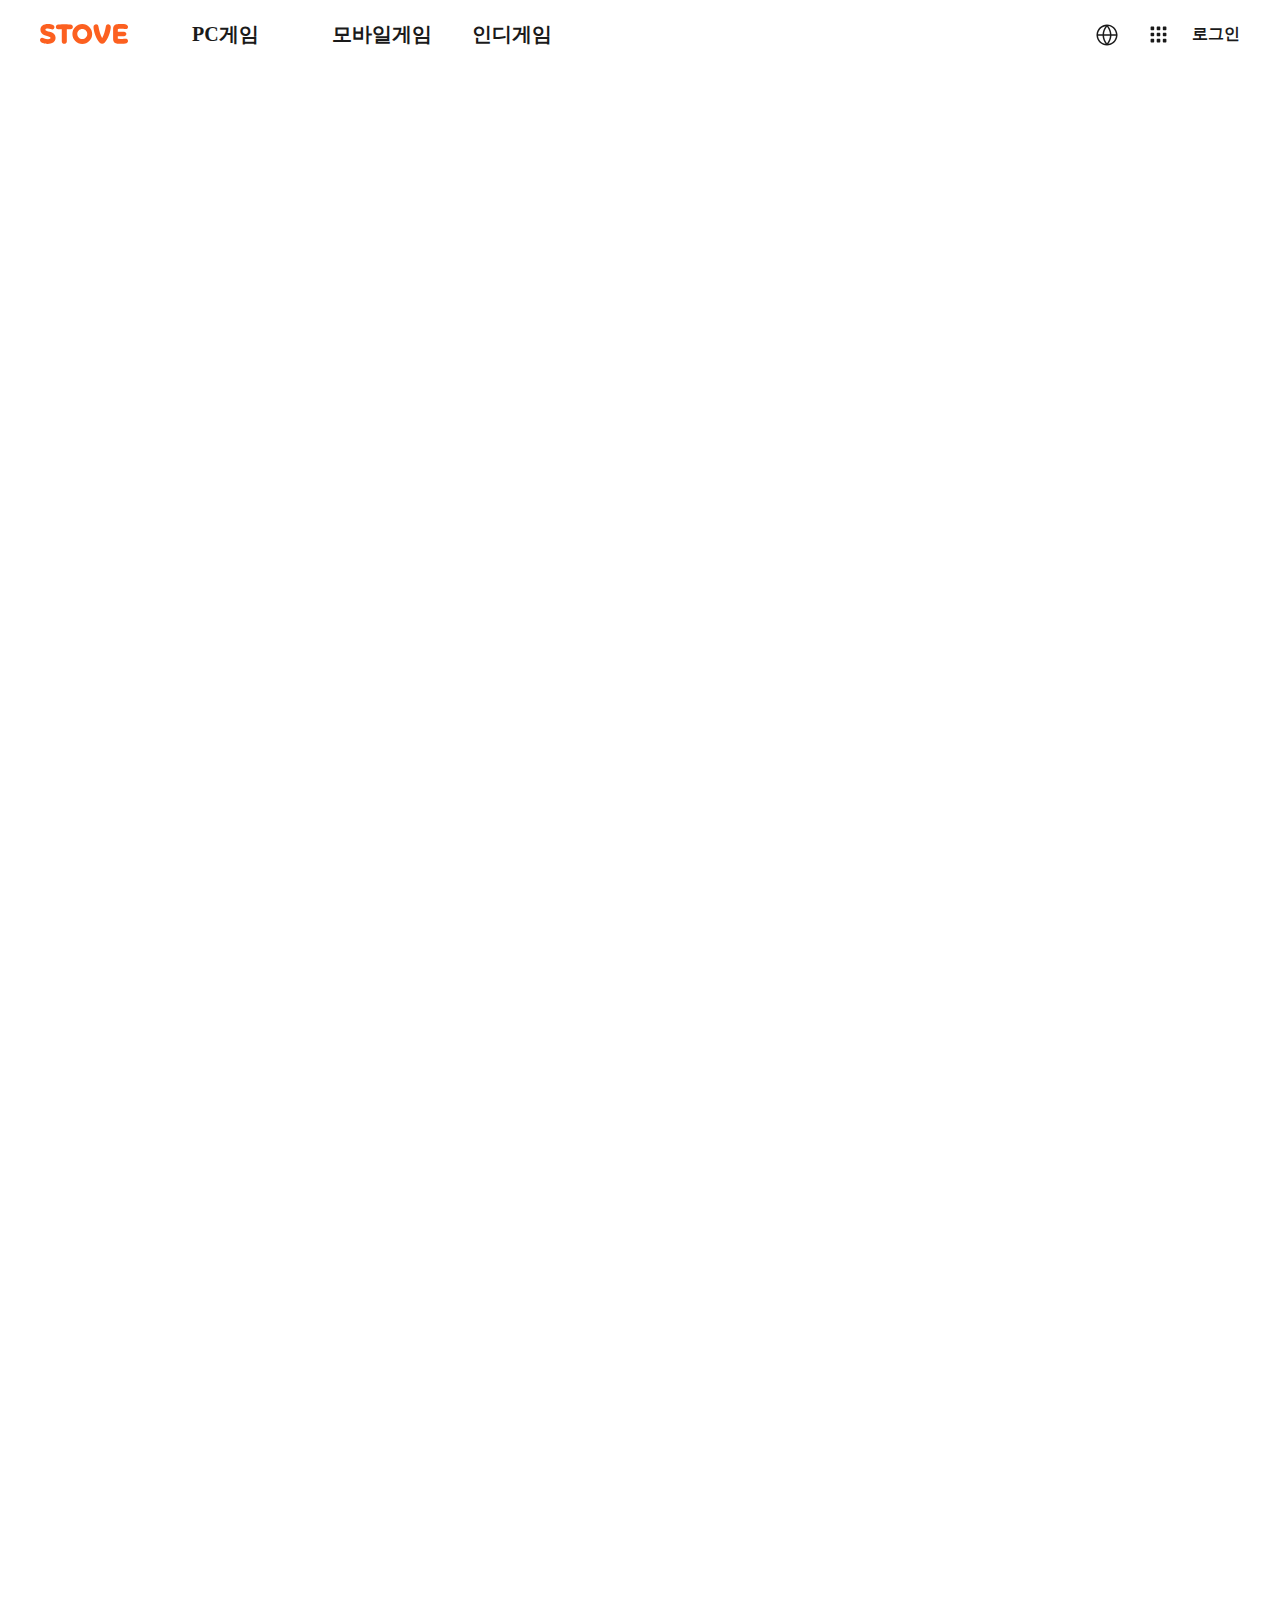
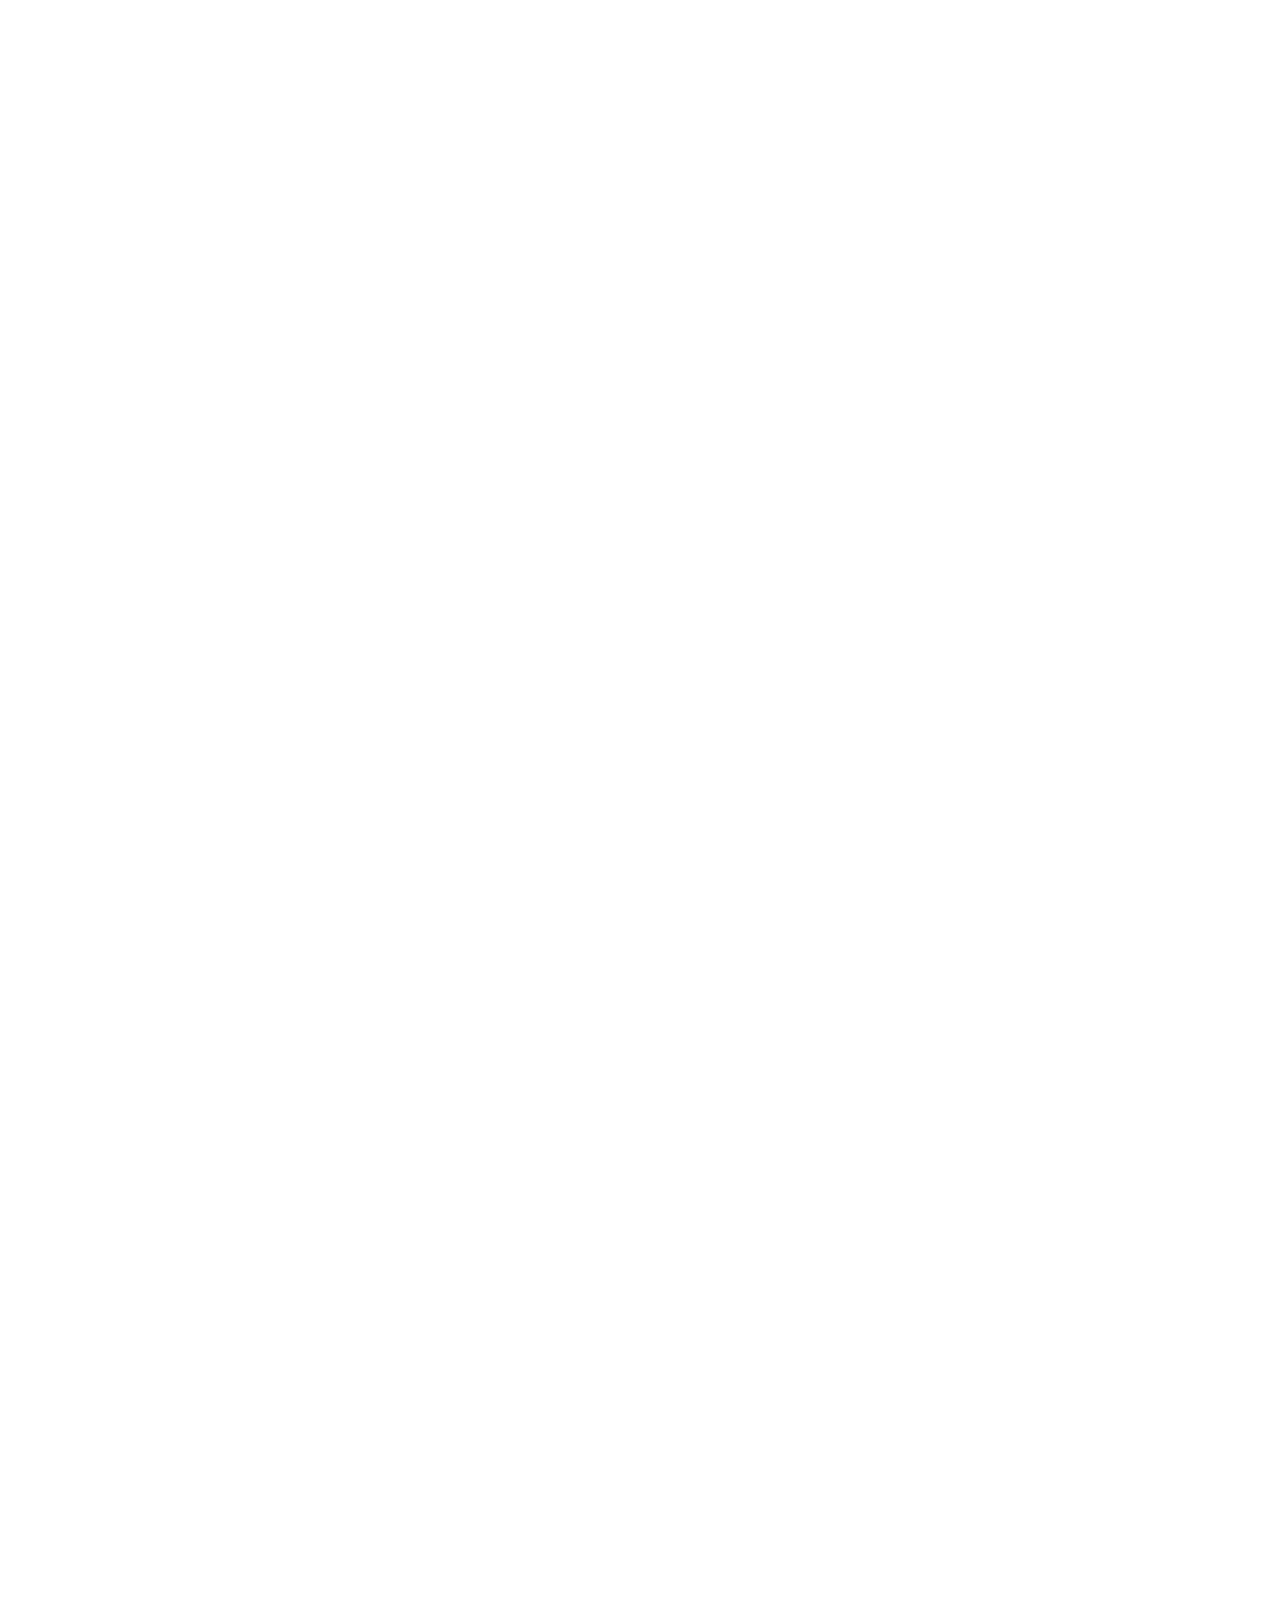
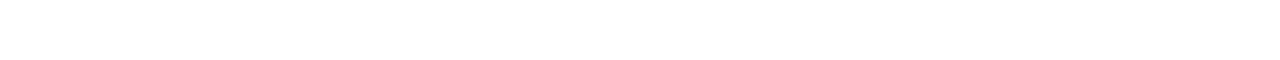
==== index.html @ 9a907efb "save" ====
<!DOCTYPE html>
<html lang="en">
<head>
    <meta charset="UTF-8">
    <meta http-equiv="X-UA-Compatible" content="IE=edge">
    <meta name="viewport" content="width=device-width, initial-scale=1.0">
    <title>STOVE - 스토브, 식지 않는 재미</title>
    <Link href="./TestCss/Test-01.css" rel="stylesheet">
    <meta name="viewport" content="width=device-width, initial-scale=1">

    <meta property="og:url"                content="https://tkdguswjs1212.github.io/cloneStove/" />
    <meta property="og:type"               content="website" />
    <meta property="og:title"              content="STOVE" />
    <meta property="og:description"        content="STOVE main site" />
    <meta property="og:image"              content="./TestImg/메인_01_통합형배너_스토브보안_main_long_LMS.png" />

    <meta property="twitter:url"                content="https://tkdguswjs1212.github.io/cloneStove/" />
    <meta property="twitter:card"               content="summary" />
    <meta property="twitter:site"               content="STOVE">
    <meta property="twitter:title"              content="STOVE" />
    <meta property="twitter:description"        content="STOVE main site" />
    <meta property="twitter:image"              content="./TestImg/메인_01_통합형배너_스토브보안_main_long_LMS.png" />
    <link rel ="icon" href="./TestImg/rogo.jpg">
    <link
    rel="stylesheet"
    href="https://cdn.jsdelivr.net/npm/swiper/swiper-bundle.min.css"
   
  />  
</head>
<body class ='bodyMain'>
    <div class="main">
        <header class="mheader">
            <div class="mhdiv">
                <h1>
                    <a><img src="./TestImg/bi.svg"></a>
                </h1>
               
               
                <div class="hdiv-01">
                    <div>
                        <span class="menu-01"><a href="#">PC게임</a></span>                         
                        <ul class="HideMune-01">
                            <li>
                                <a><img src="./TestImg/500_500_1597184530.png"></a>
                                <div>
                                    <b>LOST ARK</b>
                                    <span>UPDATE</span>
                                    <button>공식 홈페이지</button>
                                    <button>커뮤니티</button>
                                </div>
                            </li>
                            <li>
                                <a><img src="./TestImg/img_thumb_tr_1588025867.jpeg"></a>
                                <div>
                                    <b>테일즈런너</b>
                                    <span>UPDATE</span>
                                    <button>공식 홈페이지</button>
                                    <button>커뮤니티</button>
                                </div>
                            </li>
                            <li>
                                <a><img src="./TestImg/caoa_500_500.jpg"></a>
                                <div>
                                    <b>센추리: 에이지 오브 애쉬즈</b>
                                    <span class="Ocolor">NEW</span>
                                    <button>공식 홈페이지</button>
                                    <button>커뮤니티</button>
                                </div>
                            </li>
                            <li>
                                <a><img src="./TestImg/GNB_대표이미지_500_500.jpg"></a>
                                <div>
                                    <b>KARDS</b>
                                    <span>UPDATE</span>
                                    <div>
                                        <button>공식 홈페이지</button>
                                        <button>커뮤니티</button>
                                    </div>                                    
                                </div>
                            </li>
                            <li>
                                <a><img src="./TestImg/03___ ___ ___(500X500)_1607475483.png"></a>
                                <div>
                                    <b>소울워커</b>
                                    <span></span>
                                    <div>
                                        <button>공식 홈페이지</button>                                    
                                    </div>                                    
                                </div>
                            </li>
                        </ul>                                                                
                    </div>                    
                    <div>
                        <span class="menu-02"><a>모바일게임</a></span>
                        <ul class="HideMune-02">
                            <li>
                                <a><img src="./TestImg/500_500_1597184530.png"></a>
                                <div>
                                    <b>LOST ARK</b>
                                    <span>UPDATE</span>
                                    <button>공식 홈페이지</button>
                                    <button>커뮤니티</button>
                                </div>
                            </li>
                            <li>
                                <a><img src="./TestImg/img_thumb_tr_1588025867.jpeg"></a>
                                <div>
                                    <b>테일즈런너</b>
                                    <span>UPDATE</span>
                                    <button>공식 홈페이지</button>
                                    <button>커뮤니티</button>
                                </div>
                            </li>
                            <li>
                                <a><img src="./TestImg/caoa_500_500.jpg"></a>
                                <div>
                                    <b>센추리: 에이지 오브 애쉬즈</b>
                                    <span class="Ocolor">NEW</span>
                                    <button>공식 홈페이지</button>
                                    <button>커뮤니티</button>
                                </div>
                            </li>
                            <li>
                                <a><img src="./TestImg/GNB_대표이미지_500_500.jpg"></a>
                                <div>
                                    <b>KARDS</b>
                                    <span>UPDATE</span>
                                    <div>
                                        <button>공식 홈페이지</button>
                                        <button>커뮤니티</button>
                                    </div>                                    
                                </div>
                            </li>
                            <li>
                                <a><img src="./TestImg/03___ ___ ___(500X500)_1607475483.png"></a>
                                <div>
                                    <b>소울워커</b>
                                    <span></span>
                                    <div>
                                        <button>공식 홈페이지</button>                                    
                                    </div>                                    
                                </div>
                            </li>
                        </ul> 
                      
                    </div>
                    <div>
                        <span class="menu-03"><a>인디게임</a></span>
                        <ul class="HideMune-03">
                            <li>
                                <a><img src="./TestImg/500_500_1597184530.png"></a>
                                <div>
                                    <b>LOST ARK</b>
                                    <span>UPDATE</span>
                                    <button>공식 홈페이지</button>
                                    <button>커뮤니티</button>
                                </div>
                            </li>
                            <li>
                                <a><img src="./TestImg/img_thumb_tr_1588025867.jpeg"></a>
                                <div>
                                    <b>테일즈런너</b>
                                    <span>UPDATE</span>
                                    <button>공식 홈페이지</button>
                                    <button>커뮤니티</button>
                                </div>
                            </li>
                            <li>
                                <a><img src="./TestImg/caoa_500_500.jpg"></a>
                                <div>
                                    <b>센추리: 에이지 오브 애쉬즈</b>
                                    <span class="Ocolor">NEW</span>
                                    <button>공식 홈페이지</button>
                                    <button>커뮤니티</button>
                                </div>
                            </li>
                            <li>
                                <a><img src="./TestImg/GNB_대표이미지_500_500.jpg"></a>
                                <div>
                                    <b>KARDS</b>
                                    <span>UPDATE</span>
                                    <div>
                                        <button>공식 홈페이지</button>
                                        <button>커뮤니티</button>
                                    </div>                                    
                                </div>
                            </li>
                            <li>
                                <a><img src="./TestImg/03___ ___ ___(500X500)_1607475483.png"></a>
                                <div>
                                    <b>소울워커</b>
                                    <span></span>
                                    <div>
                                        <button>공식 홈페이지</button>                                    
                                    </div>                                    
                                </div>
                            </li>
                        </ul> 
                          
                    </div>
                </div>
                <div class="hdiv-02">
                    <div>
                        <button><img src="./TestImg/ic-navigation-language-line-enabled.svg"></button>
                        <ul class="hdiv-02-menu01">
                            <li>
                                <a>
                                    <div><img src="https://static-cdn.onstove.com/0.0.1/img/gnb-responsive/ic-control-check-line.svg"></div>
                                    <span>한국어</span>
                                </a>                                
                            </li>
                            <li>
                                <a>
                                    <div><img src="https://static-cdn.onstove.com/0.0.1/img/gnb-responsive/ic-control-check-line.svg"></div>
                                    <span>Detucsh</span>
                                </a>
                            </li>
                            <li>
                                <a>
                                    <div><img src="https://static-cdn.onstove.com/0.0.1/img/gnb-responsive/ic-control-check-line.svg"></div>
                                    <span>English (US)</span>
                                </a>
                            </li>
                            <li>
                                <a>
                                    <div><img src="https://static-cdn.onstove.com/0.0.1/img/gnb-responsive/ic-control-check-line.svg"></div>
                                    <span>Español (LA)</span>
                                </a>
                            </li>
                            <li>
                                <a>
                                    <div><img src="https://static-cdn.onstove.com/0.0.1/img/gnb-responsive/ic-control-check-line.svg"></div>
                                    <span>Français</span>
                                </a>
                            </li>
                            <li>
                                <a>
                                    <div><img src="https://static-cdn.onstove.com/0.0.1/img/gnb-responsive/ic-control-check-line.svg"></div>
                                    <span>Português (BR)</span>
                                </a>
                            </li>
                            <li>
                                <a>
                                    <div><img src="https://static-cdn.onstove.com/0.0.1/img/gnb-responsive/ic-control-check-line.svg"></div>
                                    <span>中文 (繁體)</span>
                                </a>
                            </li>
                            <li>
                                <a>
                                    <div><img src="https://static-cdn.onstove.com/0.0.1/img/gnb-responsive/ic-control-check-line.svg"></div>
                                    <span>日本語</span>
                                </a>
                            </li>
                            <li>
                                <a>
                                    <div><img src="https://static-cdn.onstove.com/0.0.1/img/gnb-responsive/ic-control-check-line.svg"></div>
                                    <span>ภาษาไทย</span>
                                </a>
                            </li>
                            <li>
                                <a>
                                    <div><img src="https://static-cdn.onstove.com/0.0.1/img/gnb-responsive/ic-control-check-line.svg"></div>
                                    <span>Italiano</span>
                                </a>
                            </li>
                        </ul>
                    </div>
                    <div class=" hdiv-02-02" >
                        <button class="bmenuSpan"><img src="./TestImg/ic-navigation-apps-fill-enabled.svg"></button>
                        <div class="hdiv-02-02-m">
                            <div class="hdiv-02-02-m-01">
                                <ul>
                                    <b>PC게임</b>                                    
                                    <li>
                                        <div>
                                            <span>LOST ARK</span>
                                            <p>UPDATE</p>
                                        </div>                                       
                                        <a><img src="./TestImg/ic-navigation-community-line-enabled.svg"></a>
                                    </li>
                                    <li>
                                        <div>
                                            <span>테일즈런너</span>
                                            <p>UPDATE</p>
                                        </div>                                       
                                        <a><img src="./TestImg/ic-navigation-community-line-enabled.svg"></a>
                                    </li>
                                    <li>
                                        <div>
                                            <span>센추리:에이지 오브 애쉬즈</span>
                                            <p>NEW</p>
                                        </div>                                       
                                        <a><img src="./TestImg/ic-navigation-community-line-enabled.svg"></a>
                                    </li>
                                    <li>
                                        <div>
                                            <span>KARDS</span>
                                            <p>UPDATE</p>
                                        </div>                                       
                                        <a><img src="./TestImg/ic-navigation-community-line-enabled.svg"></a>
                                    </li>
                                    <li>
                                        <div>
                                            <span>소울워커</span>
                                           <!--  <p>UPDATE</p> -->
                                        </div>                                       
                                        <!-- <a><img src="./TestImg/ic-navigation-community-line-enabled.svg"></a> -->
                                    </li>
                                </ul>
                                <ul>
                                    <b>모바일 게임</b>                                    
                                    <li>
                                        <div>
                                            <span>와일드본</span>
                                            <p>UPDATE</p>
                                        </div>                                       
                                        <a><img src="./TestImg/ic-navigation-community-line-enabled.svg"></a>
                                    </li>
                                    <li>
                                        <div>
                                            <span>에피겟븐</span>
                                            <p>UPDATE</p>
                                        </div>                                       
                                        <!-- <a><img src="./TestImg/ic-navigation-community-line-enabled.svg"></a> -->
                                    </li>
                                    <li>
                                        <div>
                                            <span>마술양품점</span>
                                            <p>NEW</p>
                                        </div>                                       
                                        <!-- <a><img src="./TestImg/ic-navigation-community-line-enabled.svg"></a> -->
                                    </li>
                                    <li>
                                        <div>
                                            <span>슈퍼탱크대작전</span>
                                            <!-- <p>UPDATE</p> -->
                                        </div>                                       
                                        <!-- <a><img src="./TestImg/ic-navigation-community-line-enabled.svg"></a> -->
                                    </li>
                                    <li>
                                        <div>
                                            <span>큐라레를 추억하는 사서들</span>
                                           <!--  <p>UPDATE</p> -->
                                        </div>                                       
                                        <!-- <a><img src="./TestImg/ic-navigation-community-line-enabled.svg"></a> -->
                                    </li>
                                </ul>                               
                            </div>
                            <div class="hdiv-02-02-m-02">
                                <ul>
                                    <b>서비스</b>                                    
                                    <li>
                                        <a>
                                            <span>인디게임</span>                                            
                                        </a>                                                                               
                                    </li>
                                    <li>
                                        <a>
                                            <span>툰스푼</span>                                            
                                        </a>                                        
                                    </li>                                   
                                </ul>
                                <ul>
                                    <b>STOVE</b>                                    
                                    <li>
                                        <a>
                                            <span>홈</span>
                                            
                                        </a>                                       
                                        
                                    </li>
                                    <li>
                                        <a>
                                            <span>공식커뮤니티</span>
                                            
                                        </a>                                       
                                        
                                    </li>
                                    <li>
                                        <a>
                                            <span>클라이언트 설치</span>
                                       
                                        </a>                                       
                                        
                                    </li>                                  
                                </ul>                               
                            </div>
                        </div>
                    </div>
                    <div>
                        <span><a href="Test-02.html">로그인</a></span>
                    </div>
                </div>
            </div>           
        </header>
   
        <div class="bgmenu" id="bgmenu"> <!-- 버거메뉴 -->
            <div class="Bmenu">
                <div>
                    <div><img src="./TestImg/miss_profile_36x36.png"></div>
                    <div><span>로그인</span>후 이용하세요</div>
                    <div class="exit"><button><img src="./TestImg/ic-control-close-line.svg"></button>                        
                    </div>                    
                </div>
                <ul>
                    <li>
                        <div><img src="./TestImg/ic-navigation-home-line-enabled.svg"></div>
                        <span>STOVE</span>
                    </li>
                    <li>
                        <div><img src="./TestImg/ic-navigation-board-timeline-line-disabled.svg"></div>
                        <span>타임라인</span>
                    </li>
                    <li>
                        <div><img src="./TestImg/ic-community-person-line-disabled.svg"></div>
                        <span>내정보</span>
                    </li>
                    <li>
                        <div><img src="./TestImg/ic-navigation-alarm-line-disabled.svg"></div>
                        <span>알림</span>
                    </li>
                </ul>
                <div>
                    <div>
                        <p>STOVE 모바일앱으로<br>더욱 편리한 게임생활을 즐겨보세요</p>
                    </div>                     
                    <script>
                        
                        const hideMenuBtn = document.querySelector('.menu-01');                     
                        const hideMenu = document.querySelector('.HideMune-01');
                        const hideMenuBtn1 = document.querySelector('.menu-02');                     
                        const hideMenu1 = document.querySelector('.HideMune-02');
                        const hideMenuBtn2 = document.querySelector('.menu-03');                     
                        const hideMenu2 = document.querySelector('.HideMune-03');
                        const menu02btn = document.querySelector('.hdiv-02 > div > button');                     
                        const menu02menu = document.querySelector('.hdiv-02-menu01');
                        const menu03btn = document.querySelector('.bmenuSpan');                     
                        const menu03menu = document.querySelector('.hdiv-02-02-m');

                        let btns = [hideMenuBtn,hideMenuBtn1,hideMenuBtn2,menu02btn,menu03btn];
                        let hideMenus = [hideMenu,hideMenu1,hideMenu2,menu02menu,menu03menu];
                        let ck = 3,num=0;                        
                        btns.forEach((ele,key)=>{
                            if(window.innerWidth > 768 ){
                                
                                ele.addEventListener('click',function(){                         
                                
                            
                                hideMenus[ck].style.display =`none`;                                                  
                                if(key==4){                                                                        
                                hideMenus[key].style.display = `flex`;                                
                                }else{
                                hideMenus[key].style.display = `block`;                                
                                }   
                                                         
                                if(ck == key){
                                    num++;
                                    hideMenus[key].style.display =`none`;  
                                        
                                    if(num == 2){
                                        num = 0;
                                        if(key==4){                                                                        
                                        hideMenus[key].style.display = `flex`;                                
                                        }else{
                                        hideMenus[key].style.display = `block`;                                
                                        }
                                       
                                    }else{
                                        hideMenus[key].style.display =`none`;  
                                        }                                        
                                }
                                ck =key;
                                
                            });
                            }                           
                        });                    
                            
                        // bmenuSpan hdiv-01
                        const Condition01 = document.querySelector('.hdiv-01');
                        const Condition02 = document.querySelector('.bmenuSpan');
                        const Exit = document.querySelector('.exit');
                        
                         
                        function scrollenventTO(){                                                                  
                            if(window.pageYOffset > 50){                                            
                                window.scrollTo({
                                left:0,
                                top:50,                   
                                });
                            }                                 
                                                                  
                        };
                        function test(){                                                       
                           
                            
                            Condition02.addEventListener('click',function(){
                                document.getElementById("bgmenu").style.display ='block';                                   
                                window.addEventListener('scroll',scrollenventTO);
                            });
                            Exit.addEventListener('click',function(){
                                document.getElementById("bgmenu").style.display ='none';
                                window.removeEventListener('scroll',scrollenventTO);
                            });
                            
                        };                        
                        if(window.innerWidth <= 768 ){
                            test();
                        }
                                                  
                    </script>                  
                </div>
                <div>
                    <ul>
                        <li>
                            <a><img src="./TestImg/ic-hardware-smartphone-line-enabled-m.svg" alt=""></a>
                            <span>모바일게임</span>
                        </li>
                        <li>
                            <a><img src="./TestImg/ic-hardware-desktop-line-enabled-m.svg" alt=""></a>
                            <span>PC게임</span>
                        </li>
                        <li>
                            <a><img src="./TestImg/ic-object-game-line-enabled-m.svg" alt=""></a>
                            <span>인디게임</span>
                        </li>
                        <li>
                            <a><img src="./TestImg/ic-navigation-toonspoon-line-enabled-m.svg" alt=""></a>
                            <span>툰스푼</span>
                        </li>
                    </ul>
                </div>
                <div>
                    <ul>
                        <li>
                            <a><img src="./TestImg/ic-navigation-security-line-enabled-m.svg" alt=""></a>
                            <span>보안설정</span>
                        </li>
                        <li>
                            <a><img src="./TestImg/ic-object-help-center-line-enabled-m.svg" alt=""></a>
                            <span>고객센터</span>
                        </li>
                        <li>
                            <a><img src="./TestImg/ic-object-report-line-enabled-m.svg" alt=""></a>
                            <span>신고센터</span>
                        </li>
                        <li>
                            <a><img src="./TestImg/ic-navigation-language-line-enabled.svg" alt=""></a>
                            <span>한국어</span>
                        </li>
                    </ul>
                </div>
                <footer>
                    <div>
                        <a href="Test-02.html"><span>로그인</span></a>
                    </div>                   
                </footer>
                
            </div>
        </div>
        <div class="middiv">
            <div class="condiv">
                <div class="condiv-01">
                    <div class="slider">
                        <div class="swiper mySwiper">
                            <div class="swiper-wrapper">
                              <div class="swiper-slide"><img src=""></div>
                              <div class="swiper-slide"><img src=""></div>
                              <div class="swiper-slide"><img src=""></div>  
                              <div class="swiper-slide"><img src=""></div>
                              <div class="swiper-slide"><img src=""></div>  
                              <div class="swiper-slide"><img src=""></div>                                   
                            </div>
                            <div class="swiper-button-next"></div>
                            <div class="swiper-button-prev"></div>
                            <div class="swiper-pagination"></div>
                          </div>  
                           <!-- Swiper JS -->
                        <script src="https://cdn.jsdelivr.net/npm/swiper/swiper-bundle.min.js"></script>

                        <!-- Initialize Swiper -->
                        <script>
                        var swiper = new Swiper(".mySwiper", {
                            slidesPerView: 1,
                            spaceBetween: 30,
                            autoplay : true,
                            loop: true,
                            pagination: {
                            el: ".swiper-pagination",
                            clickable: true,
                            },
                            navigation: {
                            nextEl: ".swiper-button-next",
                            prevEl: ".swiper-button-prev",
                            },
                        });
                        let num2=1;
                        const swiperwrapper = document.querySelectorAll('.swiper-wrapper > div > img')
                      /*   function time(sec){
                            setTimeout(function(){
                            
                            if(num2 < 6){
                                num2++;
                            }else{
                                num2 =1;
                            }
                            time(num2);
                            console.log(num2);
                            },2000);
                            
                            swiperwrapper.forEach((ele,key)=>{
                            ele.src = `./TestImg/0${num2}.jpg`;
                           
                            if(key == 7)
                            {
                                ele.src = `./TestImg/0${1}.jpg`;
                            }else if(key == 0)
                            {
                                ele.src = `./TestImg/0${6}.jpg`;
                            }           
                            
                        })
                        };
                       
                        time();
                         */
                        swiperwrapper.forEach((ele,key)=>{
                            ele.src = `./TestImg/0${key}.jpg`;
                           
                            if(key == 7)
                            {
                                ele.src = `./TestImg/0${1}.jpg`;
                            }else if(key == 0)
                            {
                                ele.src = `./TestImg/0${6}.jpg`;
                            }
                         }); 
                       
                        
                        
                        </script>                     
                    </div>
                    <div>
                        <a><img src="https://d2x8kymwjom7h7.cloudfront.net/live/application_no/10009/application_no/10009/iop-center-front/(CAoA)드래곤관찰일지_온스토브메인_세로형(1).png")드래곤관찰일지_온스토브메인_세로형(1).png"></a>
                    </div>
                    <div>
                        <a><img src="https://d2x8kymwjom7h7.cloudfront.net/live/application_no/10009/application_no/10009/iop-center-front/메인_01_통합형배너_kards2_main_short_LM.png"></a>
                    </div>                    
                </div>
                <div class="condiv-02">
                    <h2>STOVE 인기게임!</h2>
                    <div class="condivm-02-Menu">
                        <div class="condivm-02-menu">
                            <button>LOST ARK</button>
                            <button>센츄리:에이지 오브 애쉬즈</button>
                            <button>테일즈런너</button>
                        </div>                        
                    </div>
                    <div class="condivm-02">
                       
                        <ul class="condiv-02-01">
                            <li><button><span>LOST ARK</span></button></li>
                            <li><button><span>센츄리:에이지 오브 애쉬즈</span></button></li>
                            <li><button><span>테일즈런너</span></button></li>
                        </ul>
                        <div>
                            <a class="simg-01"><img src="./TestImg/메인_01_썸네일-1.png"></a>                              
                        </div>                        
                    </div>
                    <script>
                        btn = document.querySelectorAll('.condiv-02-01 li  button');
                        btn02 = document.querySelectorAll('.condivm-02-menu  button');
                        elSpan = document.querySelectorAll('.condiv-02-01 li button span');
                        elimg = document.querySelector('.simg-01 img');   
                        
                        btn02.forEach((ele,key)=>{                                                       
                            ele.addEventListener('click',function(){  
                                elimg.src = `./TestImg/메인_0${key+1}_썸네일.png`;                                                             
                               
                            });
                        });
                        
                        let btnck=0;  
                        btn[0].style =`background-color:#1f1f1f;`;
                        elSpan[0].style = `color:#fff;`;                                    
                        btn.forEach((ele,key)=>{                                                       
                            ele.addEventListener('click',function(){  
                                elimg.src = `./TestImg/메인_0${key+1}_썸네일-1.png`;
                                btn[btnck].style = `background-color:#fff; `; 
                                elSpan[btnck].style = `color:626262;`;
                                this.style = `
                                    background-color:#1f1f1f;                                    
                                `;
                                elSpan[key].style = `color:#fff;`;
                                btnck = key;                                
                               
                            });
                        });
                       
                    </script>                  
                </div>
            </div>
        </div>
        <div class="mhdiv-01">
            <div class="mhdiv-01-bg"> 
                <div>
                    <div>
                        <a><span>승리를 위하여!<br>캐시 +50% 추가 지급 이벤트</span></a>
                    </div>                    
                    <a><img src="./TestImg/메인_03_풀사이즈배너형_full_obj_kards.png"></a>        
                </div>                              
            </div>
        </div>
        <div class="mhdiv-02">
            <div>
                <h2>INDIE GAME 리뷰</h2>
            </div>            
            <div class="mhdiv-00">                
                <div class="mhdiv-02-bg" >
                    <div class="mhdiv-02-c">
                        <div class="mhdiv-02-01">                            
                            <span><img src="./TestImg/메인_06_인디게임리뷰_orx_review_BI.png"></span>
                            <div>
                                <span>덱 빌딩 로그라이크의 새로운 패러다임</span>
                            </div>
                            <div>
                                <button><span>자세히보기</span></button>
                                <button><span>커뮤니티</span></button>
                            </div>                        
                        </div>
                    </div>
                    <div class="mhdiv-02-02">
                        <ul>
                            <li>
                                <div>
                                    <span>덱빌딩 + 로그라이크 + 타워디펜스 장르입니다. 하지만 게임에서 느껴지는 맛은 보드게임에 더 가깝습니다. 룰을 보드게임에서 차용해서 그런거같습니다.팩션에 따라 운영법이 완전히 다릅니다. 처음 주는 룬 원더스 팩션은 성을 지어서 옥스(ORX)를 막는 방식이라면, 두번째로 해금되는 듄 팩션은 전사를 뽑아 강화시키는 방식입니다.여타 덱빌딩 장르처럼 선택에 따라 덱의 컨셉이 바뀐다지만, 카드에 의해 컨셉이 바뀐다기보단 선택한 아티팩트에 의해 컨셉이 변하는게 특이했습니다.게임 진행이 느린것 같지만 속도 조절을 할 수 있어서 플레이가 어느정도 손에 익으면 속도감있게 즐기실 수 있습니다.타워 디펜스 장르가 단점이 아무리 길어도 10시간 정도 하면 다깨서 다시 플레이 할 이유가 없어진다는 건데, 옥스는 오래 즐기실 수 있을 것 같습니다.</span>
                                </div>                                
                                <div>
                                    <span><img src="./TestImg/img_default03.png"></span>
                                    <b>찍먹원툴</b>
                                </div>
                            </li>
                            <li>
                                <div>
                                    <span>덱빌딩 + 로그라이크 + 타워디펜스 장르입니다. 하지만 게임에서 느껴지는 맛은 보드게임에 더 가깝습니다. 룰을 보드게임에서 차용해서 그런거같습니다.팩션에 따라 운영법이 완전히 다릅니다. 처음 주는 룬 원더스 팩션은 성을 지어서 옥스(ORX)를 막는 방식이라면, 두번째로 해금되는 듄 팩션은 전사를 뽑아 강화시키는 방식입니다.여타 덱빌딩 장르처럼 선택에 따라 덱의 컨셉이 바뀐다지만, 카드에 의해 컨셉이 바뀐다기보단 선택한 아티팩트에 의해 컨셉이 변하는게 특이했습니다.게임 진행이 느린것 같지만 속도 조절을 할 수 있어서 플레이가 어느정도 손에 익으면 속도감있게 즐기실 수 있습니다.타워 디펜스 장르가 단점이 아무리 길어도 10시간 정도 하면 다깨서 다시 플레이 할 이유가 없어진다는 건데, 옥스는 오래 즐기실 수 있을 것 같습니다.</span>
                                </div>                                
                                <div>
                                    <span><img src="./TestImg/img_default03.png"></span>
                                    <b>찍먹원툴</b>
                                </div>
                            </li>
                            <li>
                                <div>
                                    <span>덱빌딩 + 로그라이크 + 타워디펜스 장르입니다. 하지만 게임에서 느껴지는 맛은 보드게임에 더 가깝습니다. 룰을 보드게임에서 차용해서 그런거같습니다.팩션에 따라 운영법이 완전히 다릅니다. 처음 주는 룬 원더스 팩션은 성을 지어서 옥스(ORX)를 막는 방식이라면, 두번째로 해금되는 듄 팩션은 전사를 뽑아 강화시키는 방식입니다.여타 덱빌딩 장르처럼 선택에 따라 덱의 컨셉이 바뀐다지만, 카드에 의해 컨셉이 바뀐다기보단 선택한 아티팩트에 의해 컨셉이 변하는게 특이했습니다.게임 진행이 느린것 같지만 속도 조절을 할 수 있어서 플레이가 어느정도 손에 익으면 속도감있게 즐기실 수 있습니다.타워 디펜스 장르가 단점이 아무리 길어도 10시간 정도 하면 다깨서 다시 플레이 할 이유가 없어진다는 건데, 옥스는 오래 즐기실 수 있을 것 같습니다.</span>
                                </div>                                
                                <div>
                                    <span><img src="./TestImg/img_default03.png"></span>
                                    <b>찍먹원툴</b>
                                </div>
                            </li>
                        </ul>                            
                    </div>                    
                </div>                    
                    
                </div>                
            </div>
        </div>
        <div class="mhdiv-03">            
            <div>
                <h2>STOVE추천게임</h2>
            </div>
            <ul class="mhdiv-03-btn01">
                <li>
                    <button><span>이달의 신작 인디게임</span></button>
                </li>
                <li>
                    <button><span>오직 스토브에서만</span></button>
                </li>
                <li>
                    <button><span>#스토브는한글이야</span></button>
                </li>
                <li>
                    <button><span>PC 온라인 게임</span></button>
                </li>
              
            </ul>
            <ul class="mhdiv-03-btn01M">
                <li>
                    <div>                        
                        <span><img src="https://d2x8kymwjom7h7.cloudfront.net/live/application_no/10009/application_no/10009/iop-center-front/귀곡임시이미지_1664432818696.jpg"></span>
                        <b>SALE</b>
                    </div>
                    <div class="mhdiv-03-ul-02">
                        <div>
                            <h3>귀곡팔황(Tale of Immortal)</h3>
                            <p>#스토브한글화 #시간순삭 #소문의띵작</p>
                        </div>
                        <div>
                            <span>-20%</span>
                            <span>￦16.400</span>
                        </div>
                    </div>
                </li>
                <li>
                    <div>                        
                        <span><img src="https://d2x8kymwjom7h7.cloudfront.net/live/application_no/10009/application_no/10009/iop-center-front/메인_05_카드형큐레이션배너_나흘벅card-curation_default.jpg"></span>
                        <b>SALE</b>
                    </div>
                    <div class="mhdiv-03-ul-02">
                        <div>
                            <h3>던전 오브 나흘벅: 더 아뮬렛 오브 카오스</h3>
                            <p>#턴제 #소문의띵작 #스토브한글화</ㅔ>
                        </div>
                        <div>
                            <span>-60%</span>
                            <span>￦14.400</span>
                        </div>

                    </div>
                </li>
                <li>
                    <div>                        
                        <span><img src="https://d2x8kymwjom7h7.cloudfront.net/live/application_no/10009/application_no/10009/iop-center-front/메인_05_카드형큐레이션배너_NomadSurvivalcard_NomadSurvival_default_1664251504178.jpg"></span>
                        <b>SALE</b>
                    </div>
                    <div class="mhdiv-03-ul-02">
                        <div>
                            <h3>노마드 서바이벌 (Nomad Survival)</h3>
                            <p>#2D #픽셀그래픽 #스토브한글화</p>
                        </div>
                        <div>
                            <span>-10%</span>
                            <span>￦2.970</span>
                        </div>

                    </div>
                </li>
                <li>
                    <div>                        
                        <span><img src="https://d2x8kymwjom7h7.cloudfront.net/live/application_no/10009/application_no/10009/iop-center-front/메인_05_카드형큐레이션배너_elcard_Ynglet_default_1664861051245.jpg"></span>
                        <b>SALE</b>
                    </div>
                    <div class="mhdiv-03-ul-02">
                        <div>
                            <h3>잉글렛</h3>
                            <p>#힐링 #영상미 #스토브한글화</p>
                        </div>
                        <div>
                            <span>-25%</span>
                            <span>￦5,010</span>
                        </div>

                    </div>
                </li>
            </ul>
            <!-- STOVE추천게임 스크립트 -->
            <script>
                mhdi01MB = document.querySelectorAll('.mhdiv-03-btn01M > li > div > b');
                mhdi01Mbtn = document.querySelectorAll('.mhdiv-03-btn01 li button');
                mhdi01MImg = document.querySelectorAll('.mhdiv-03-btn01M > li > div > span > img');
                mhdi01MTextH = document.querySelectorAll('.mhdiv-03-btn01M > li > div > div > h3');
                mhdi01MTextP = document.querySelectorAll('.mhdiv-03-btn01M > li > div > div > p');
                mhdi01MTextS = document.querySelectorAll('.mhdiv-03-btn01M > li > div > div > span');
                
                let mhdi01MImgIn = [["https://d2x8kymwjom7h7.cloudfront.net/live/application_no/10009/application_no/10009/iop-center-front/귀곡임시이미지_1664432818696.jpg"],
                                    ["https://d2x8kymwjom7h7.cloudfront.net/live/application_no/10009/application_no/10009/iop-center-front/메인_05_카드형큐레이션배너_나흘벅card-curation_default.jpg"],
                                    ["https://d2x8kymwjom7h7.cloudfront.net/live/application_no/10009/application_no/10009/iop-center-front/메인_05_카드형큐레이션배너_NomadSurvivalcard_NomadSurvival_default_1664251504178.jpg"],
                                    ["https://d2x8kymwjom7h7.cloudfront.net/live/application_no/10009/application_no/10009/iop-center-front/메인_05_카드형큐레이션배너_elcard_Ynglet_default_1664861051245.jpg"],
                                    ["https://d2x8kymwjom7h7.cloudfront.net/live/application_no/10009/application_no/10009/iop-center-front/메인_05_카드형큐레이션배너_블카_card-curation.jpg"],
                                    ["https://d2x8kymwjom7h7.cloudfront.net/live/application_no/10009/application_no/10009/iop-center-front/메인_05_카드형큐레이션배너_30일어나더card-curation_default.jpg"],
                                    ["https://d2x8kymwjom7h7.cloudfront.net/live/application_no/10009/application_no/10009/iop-center-front/메인_05_카드형큐레이션배너card-curation_default_1665634071363.jpg"],
                                    ["https://d2x8kymwjom7h7.cloudfront.net/live/application_no/10009/application_no/10009/iop-center-front/메인_05_카드형큐레이션배너card-curation_default_1666671373066.jpg"],
                                    ["https://d2x8kymwjom7h7.cloudfront.net/live/application_no/10009/application_no/10009/iop-center-front/카드기본_1666069829167.jpg"],
                                    ["https://d2x8kymwjom7h7.cloudfront.net/live/application_no/10009/iop-center-front/메인_05_카드형큐레이션배너_vampirecard_lovein_default_1666314215723.jpg"],
                                    ["https://d2x8kymwjom7h7.cloudfront.net/live/application_no/10009/iop-center-front/메인_05_카드형큐레이션배너_songcard_song_default_1666670888240.jpg"],
                                    ["https://d2x8kymwjom7h7.cloudfront.net/live/application_no/10009/iop-center-front/메인_05_카드형큐레이션배너_warcard_war_default_1666671104299.jpg"],
                                    ["https://d2x8kymwjom7h7.cloudfront.net/live/application_no/10009/application_no/10009/iop-center-front/card-curation_century.png"],
                                    ["https://d2x8kymwjom7h7.cloudfront.net/live/application_no/10009/application_no/10009/iop-center-front/card-curation_lostark_1658480641524.png"],
                                    ["https://d2x8kymwjom7h7.cloudfront.net/live/application_no/10009/application_no/10009/iop-center-front/card-curation_kards.png"],
                                    ["https://d2x8kymwjom7h7.cloudfront.net/live/application_no/10009/application_no/10009/iop-center-front/card-curation_talesrunner_1658480602819.png"]
                                    
                                ];

                let mhdi01MTextHIn = [  ['귀곡팔황(Tale of Immortal)'],
                                        ['던전 오브 나흘벅: 더 아뮬렛 오브 카오스'],
                                        ['노마드 서바이벌 (Nomad Survival)'],
                                        ['잉글렛'],
                                        ['블랙 아카데미'],
                                        ['30일 어나더'],
                                        ['문경새재'],
                                        ['블루트릭스'],
                                        ['이모탈 라이프-신령의 밭'],
                                        ['뱀파이어 서바이버즈'],
                                        ['그녀가 다시 노래할 때까지'],
                                        ['눈 떠보니 임진왜란이었다'],                                        
                                        ['센추리:에이지 오브 애쉬즈'],
                                        ['LOST ARK'],
                                        ['KARDS'],
                                        ['테일즈런너']
                                    ];
                let mhdi01MTextPIn = [  ['#스토브한글화 #시간순삭 #소문의띵작'],
                                        ['#멀티엔딩 #감동적인서사'],
                                        ['#2D #픽셀그래픽 #조작중심'],
                                        ['#2D #높은난이도 #힐링'],
                                        ['#2D #남성취향'],
                                        ['#턴제 #소문의띵작 #스토브한글화'],
                                        ['#2D #픽셀그래픽 #스토브한글화'],
                                        ['#힐링 #영상미 #스토브한글화'],
                                        ['#스토브한글화 #소문의띵작'],
                                        ['#2D #픽셀그래프 #싱글플레이'],
                                        ['#2D #남성취향 #멀티엔딩'],
                                        ['#조작중심 #콘트롤러지원 #싱글플레이'],
                                        ['#PC #슈팅'],
                                        ['#PC #MMORPG'],
                                        ['#PC #2차세계대전_카드배틀_CCG'],
                                        ['#PC #Racing']                                          
                                    ];

                let mhdi01MTextSIn = [  ['-20%'],
                                        ['-60%'],
                                        ['-10%'],
                                        ['-25%'],
                                        [''],
                                        [''],
                                        ['-50%'],
                                        ['-40%'],
                                        ['-20%'],
                                        ['-20%'],
                                        ['-10%'],
                                        ['-10%'],
                                        [''],
                                        [''],
                                        [''],
                                        ['']
                                        ];
                let mhdi01MTextSIn1 = [ ['￦16,400'],
                                        ['￦14,400'],
                                        ['￦2,970'],
                                        ['￦5,010'],
                                        ['￦15,000'],
                                        ['￦18,500'],
                                        ['￦8,250'],
                                        ['￦2,340'],
                                        ['￦5,010'],
                                        ['￦15,750'],
                                        ['￦4,000'],
                                        ['￦4,500'],
                                        [''],
                                        [''],
                                        [''],
                                        [''],
                                        ['']                                        
                                        ];
                let k =0, j=4, l=0;
                let displayNone = `none`;
                let displayblock = `block`;
                let mhdi01MBSU = [['SALE'],['UPDATE']];
                function mouseOver(Img,i){
                    Img[i].addEventListener('mouseover',()=>{
                        Img[i].src = "https://d2x8kymwjom7h7.cloudfront.net/live/application_no/10009/application_no/10009/iop-center-front/card-curation_century_hover_1658480644093.gif";
                                
                    });
                };
                function mouseOut(Img,i){
                    Img[i].addEventListener('mouseout',()=>{
                        Img[i].src = "https://d2x8kymwjom7h7.cloudfront.net/live/application_no/10009/application_no/10009/iop-center-front/card-curation_lostark_1658480641524.png";
                                
                    });
                };

                

                mhdi01Mbtn.forEach((ele,key)=>{
                  
                  
                    ele.addEventListener('click',()=>{
                     
                        for(let m=0; m<4; m++){
                                mhdi01MB[m].style = `background:#ff0000`;                            
                            }     
                        if(key == 0 ){
                            k =0; j=4; l=0;
                            mhdi01MB[0].style.display = displayblock;
                            mhdi01MB[1].style.display = displayblock;
                            mhdi01MB[2].style.display = displayblock;
                            mhdi01MB[3].style.display = displayblock;
                          
                            
                        }
                        else if(key == 1){
                          
                            k =4;j=8; l=0;
                            mhdi01MB[0].style.display = displayNone;
                            mhdi01MB[1].style.display = displayNone;
                            mhdi01MB[2].style.display = displayblock;
                            mhdi01MB[3].style.display = displayblock;
                         
                        }
                        else if(key == 2){
                          
                            k =8;j=12;l=0;
                            mhdi01MB[0].style.display = displayblock;
                            mhdi01MB[1].style.display = displayblock;
                            mhdi01MB[2].style.display = displayblock;
                            mhdi01MB[3].style.display = displayblock;  
                                                   
                        }
                        else if(key == 3){
                            k =12;j=16; l=1;
                            mhdi01MB[0].style.display = displayNone;
                            mhdi01MB[1].style = `background:#d869d8`;
                            mhdi01MB[2].style = `background:#d869d8`;
                            mhdi01MB[3].style = `background:#d869d8`;
                           
                           
                        }
                            
                        
                        
                        for(let i=0; i<j;i++){
                            mhdi01MImg[i].src = mhdi01MImgIn[i+k];
                            mhdi01MTextH[i].innerText = mhdi01MTextHIn[i+k];
                            mhdi01MTextP[i].innerText = mhdi01MTextPIn[i+k];
                            mhdi01MTextS[i*2].innerText = mhdi01MTextSIn[i+k];
                            mhdi01MTextS[i*2+1].innerText = mhdi01MTextSIn1[i+k];                           
                            mhdi01MB[i].innerText = mhdi01MBSU[l];
                        }
                    })
                   
                })    
           
                 
                
                

            </script>            
            <!-- STOVE추천게임 스크립트 -->
        </div>
        <div class="mhdiv-04">
            <div class="mhdiv-04-013">
                <a><button>인디 게임</button></a>
                <a><button>PC 게임</button></a>
                <a><button>모바일 게임</button></a>
            </div>
            <ul class="mhdiv-04-02">
                <li>
                        <a>
                            <img src="https://d2x8kymwjom7h7.cloudfront.net/live/application_no/10009/application_no/10009/iop-center-front/Untitled-2_1664432826428.jpg">
                            <span>귀곡팔황</span>
                        </a>                         
                                      
                </li>
                <li>
                    <a>
                        <img src ="https://d2x8kymwjom7h7.cloudfront.net/live/application_no/10009/application_no/10009/iop-center-front/_card_curation_러브딜리버리.png">
                        <span>러브 딜리버리</span>
                    </a>
                </li>
                <li>
                    <a>
                        <img src="https://d2x8kymwjom7h7.cloudfront.net/live/application_no/10009/application_no/10009/iop-center-front/03_별에게소원을_game_display.png">
                        <span>별에게 소원을</span>
                    </a>
                </li>
                <li>
                    <a>
                        <img src="https://d2x8kymwjom7h7.cloudfront.net/live/application_no/10009/application_no/10009/iop-center-front/02_블랙아카데미시크릿_game_display.png">
                        <span>블랙 아카데미</span>
                    </a>
                </li>
                <li>
                    <a>
                        <img src="https://d2x8kymwjom7h7.cloudfront.net/live/application_no/10009/application_no/10009/iop-center-front/메인_07_게임전시_나흘벅.png">
                        <span>던전 오브 나흘벅</span>
                    </a>
                </li>
                <li>
                    <a>
                        <img src="https://d2x8kymwjom7h7.cloudfront.net/live/application_no/10009/application_no/10009/iop-center-front/메인_07_게임전시_serial_card_serial_1663893975734.jpg">
                        <span>연쇄청소부들</span>
                    </a>
                </li>
                <li>
                    <a>
                        <img src="https://d2x8kymwjom7h7.cloudfront.net/live/application_no/10009/application_no/10009/iop-center-front/메인_07_게임전시_rage_card_rage_1663238985234.jpg">
                        <span>브레이브 레이지</span>
                    </a>
                </li>
                <li>
                    <a>
                        <img src="https://d2x8kymwjom7h7.cloudfront.net/live/application_no/10009/application_no/10009/iop-center-front/메인_07_게임전시_백팩히어로.jpg">
                        <span>백팩 히어로</span>
                    </a>
                </li>
                <li>
                    <a>
                        <img src="https://d2x8kymwjom7h7.cloudfront.net/live/application_no/10009/application_no/10009/iop-center-front/메인_07_게임전시_1661832284305.jpg">
                        <span>옥스</span>
                    </a>
                </li>
                <li>
                    <a>
                        <img src="https://d2x8kymwjom7h7.cloudfront.net/live/application_no/10009/application_no/10009/iop-center-front/메인_07_게임전시_1663647039324.jpg">
                        <span>비포 유어 아이즈</span>
                    </a>
                </li>
                <li>
                    <a>
                        <img src="https://d2x8kymwjom7h7.cloudfront.net/live/application_no/10009/application_no/10009/iop-center-front/메인_07_게임전시_Clapping_card_Clapping_1664856656461.jpg">
                        <span>원 핸드 클래핑</span>
                    </a>
                </li>
                <li>
                    <a>
                        <img src="https://www.onstove.com/assets/images/main/game-exhibition-img13.png">
                        <span>STOVE 인디게임<br>더 보러가기</span>
                    </a>
                </li>   
                <div class="mhdiv-05">
                    <ul>
                        <li>
                            <a><img src="https://d2x8kymwjom7h7.cloudfront.net/live/application_no/10009/application_no/10009/iop-center-front/메인_08_2단배너__스토브커뮤니티_main_2nd_PC_1658265108207.png"></a>
                            <span>STOVE 커뮤니티에서<br>새로운 소식을 확인하세요.</span>
                        </li>
                        <li>
                            <a><img src="https://d2x8kymwjom7h7.cloudfront.net/live/application_no/10009/application_no/10009/iop-center-front/메인_08_2단배너_클라이언트_main_2nd_PC_1658265115805.png"></a>
                            <span>STOVE 클라이언트와<br>앱을 설치해 보세요.</span>
                        </li>
                    </ul>
                </div> 
                                           
            </ul>          
        </div>
        
        <div class="enddiv">
            <footer>
                <ul>
                    <li class="notice">
                        <b>공지사항</b>
                        <b></b>
                    </li>
                    <li>
                        <a><span>회사소개</span></a>
                        <a><span>이용약관</span></a>
                        <a><span>개인정보처리방침</span></a>
                        <a><span>청소년보호정책</span></a>
                        <a><span>운영정책</span></a>
                        <a><span>게임시간선택제</span></a>
                        <a><span>고객센터</span></a>
                    </li>
                    <li>
                        <div>
                            <span>(주)스마일게이트 스토브</span>
                            <span>대표이사 : 한영운</span>
                            <span>주소: 경기도 성남시 분당구 판교로 344, 스마일게이트 캠퍼스 10층</span>
                        </div>
                        <div>
                            <span>사업자등록번호 : 423-81-00537</span>
                            <span>통신판매업 신고번호 : 제2016-경기성남-0367호</span>
                            <a>사업자정보확인</a>
                        </div>
                        <div>
                            <span>대표번호 : <a>1670-0399</a></span>
                            <span>팩스 : <a>02-6020-8213</a></span>
                            <span>이메일 : <a>stove@smilegate.com</a></span>
                        </div>
                        <div>
                            <span>© Smilegate Stove. All Rights Reserved.</span>
                        </div>
                        <div>
                            <a><img src="./TestImg/ci-sgs.png"></a>
                        </div>                    
                    </li>
                </ul>
            </footer>
        </div>
        <script>
            mhdiv04Btn = document.querySelectorAll('.mhdiv-04-013 > a > button');
            mhdiv04Img = document.querySelectorAll('.mhdiv-04-02 > li > a > img');
            mhdiv04Span = document.querySelectorAll('.mhdiv-04-02 > li > a > span');
            mhdiv04Li = document.querySelectorAll('.mhdiv-04-02 li');            
            console.log(mhdiv04Li);
            let mhdiv04Span01 = [
                ['귀곡팔황'],
                ['러브 딜리버리'],
                ['별에게 소원을'],
                ['블랙 아카데미'],
                ['던전 오브 나흘벅'],
                ['연쇄청소부들'],
                ['브레이브 레이지'],
                ['백팩 히어로'],
                ['옥스'],
                ['비포 유어 아이즈'],
                ['원 핸드 클래핑'],
                [`STOVE 인디게임<br>더 보러가기`],
            ];
            let mhdiv04Span02 = [
                ['LOST ARK'],
                ['테일즈런너'],
                ['센추리'],
                ['KARDS'],
                ['소울워커'],
                ['툰스푼']
            ];
            let mhdiv04Span03 = [
                ['와일드본'],
                ['에픽세븐'],
                ['마술양품점'],
                ['슈퍼탱크작전'],
                ['큐라레를 추억하는 사서들'],
                ['']
            ];
            
            let mhdiv04Img01 = [
                ["https://d2x8kymwjom7h7.cloudfront.net/live/application_no/10009/application_no/10009/iop-center-front/Untitled-2_1664432826428.jpg"],                
                ["https://d2x8kymwjom7h7.cloudfront.net/live/application_no/10009/application_no/10009/iop-center-front/_card_curation_러브딜리버리.png"],
                ["https://d2x8kymwjom7h7.cloudfront.net/live/application_no/10009/application_no/10009/iop-center-front/03_별에게소원을_game_display.png"],
                ["https://d2x8kymwjom7h7.cloudfront.net/live/application_no/10009/application_no/10009/iop-center-front/02_블랙아카데미시크릿_game_display.png"],
                ["https://d2x8kymwjom7h7.cloudfront.net/live/application_no/10009/application_no/10009/iop-center-front/메인_07_게임전시_나흘벅.png"],
                ["https://d2x8kymwjom7h7.cloudfront.net/live/application_no/10009/application_no/10009/iop-center-front/메인_07_게임전시_serial_card_serial_1663893975734.jpg"],
                ["https://d2x8kymwjom7h7.cloudfront.net/live/application_no/10009/application_no/10009/iop-center-front/메인_07_게임전시_rage_card_rage_1663238985234.jpg"],
                ["https://d2x8kymwjom7h7.cloudfront.net/live/application_no/10009/application_no/10009/iop-center-front/메인_07_게임전시_백팩히어로.jpg"],
                ["https://d2x8kymwjom7h7.cloudfront.net/live/application_no/10009/application_no/10009/iop-center-front/메인_07_게임전시_1661832284305.jpg"],
                ["https://d2x8kymwjom7h7.cloudfront.net/live/application_no/10009/application_no/10009/iop-center-front/메인_07_게임전시_1663647039324.jpg"],
                ["https://d2x8kymwjom7h7.cloudfront.net/live/application_no/10009/application_no/10009/iop-center-front/메인_07_게임전시_Clapping_card_Clapping_1664856656461.jpg"],
                ["https://www.onstove.com/assets/images/main/game-exhibition-img13.png"]
            ];
            let mhdiv04Img02 = [
                ["https://d2x8kymwjom7h7.cloudfront.net/live/application_no/10009/application_no/10009/iop-center-front/lostark_game_display_1658265478223.png"],                
                ["https://d2x8kymwjom7h7.cloudfront.net/live/application_no/10009/application_no/10009/iop-center-front/talesrunner_game_display_1658265532311.png"],
                ["https://d2x8kymwjom7h7.cloudfront.net/live/application_no/10009/application_no/10009/iop-center-front/century_game_display.png"],
                ["https://d2x8kymwjom7h7.cloudfront.net/live/application_no/10009/application_no/10009/iop-center-front/kards_game_display.png"],
                ["https://d2x8kymwjom7h7.cloudfront.net/live/application_no/10009/application_no/10009/iop-center-front/soulwalker_game_display_1658265560379.png"],
                ["https://d2x8kymwjom7h7.cloudfront.net/live/application_no/10009/application_no/10009/iop-center-front/toonspoon_game_display.png"],                         
                
            ];
            let mhdiv04Img03 = [
                ["https://d2x8kymwjom7h7.cloudfront.net/live/application_no/10009/application_no/10009/iop-center-front/wildborn_game_display.png"],                
                ["https://d2x8kymwjom7h7.cloudfront.net/live/application_no/10009/application_no/10009/iop-center-front/epicseven_game_display_1658265610181.png"],
                ["https://d2x8kymwjom7h7.cloudfront.net/live/application_no/10009/application_no/10009/iop-center-front/MagicalAtelier_game_display_1658265696615.png"],
                ["https://d2x8kymwjom7h7.cloudfront.net/live/application_no/10009/application_no/10009/iop-center-front/SuperTankRumble_game_display_1658265725949.png"],
                ["https://d2x8kymwjom7h7.cloudfront.net/live/application_no/10009/application_no/10009/iop-center-front/qurare_game_display_1658265754639.png"],
                ["./TestImg/ffffffffffffffffffffff.png"]             
            ];
            let imgI, imgK,spanI, LiNum, LiNimmini;
            mhdiv04Btn.forEach((ele,key)=>{                 
                  
                  ele.addEventListener('click',()=>{  
                    if(key == 0){
                        imgK = 12;
                        imgI = mhdiv04Img01;
                        spanI = mhdiv04Span01;
                    }else if(key == 1){
                        imgK = 6;
                        imgI = mhdiv04Img02;
                        spanI = mhdiv04Span02;
                    }else if(key == 2){
                        imgK = 6;
                       
                        imgI = mhdiv04Img03;
                        spanI = mhdiv04Span03;
                    }
                       
                      
                      for(let i=0; i<imgK;i++){              
                        LiNum = i+imgK;
                        mhdiv04Img[i].src = imgI[i];
                        mhdiv04Span[i].innerText = spanI[i]; 
                        if(LiNum >=12 ){
                            LiNum = 0;
                        }
                        mhdiv04Li[i].style.display = 'block';
                        if(imgK != 12) mhdiv04Li[LiNum].style.display = 'none';
                                              
                      }
                  })
                 
              })    
         
            
            window.onresize = function(){
                document.location.reload();
            };

            btn03 = document.querySelectorAll('.mhdiv-03-btn01 li button');
            elSpan03 = document.querySelectorAll('.mhdiv-03-btn01 li button span');
            notice = document.querySelectorAll('.notice b');
            let textNum = [
                            ['10/19(수) 가상계좌 서비스 보안 강화에 따른 캐시 충전 서비스 점검 안내(완료)'],
                            ['10/15(토) 카카오페이 결제 시스템 이용 불가 안내(해결)'],
                            ['10/10(월) 한글날 대체 공휴일 관련 고객센터 휴무 안내'],
                            ['9/27(화) 보안 업데이트 완료']
                        ];
            let numt=0, textNumlength = 4;                        
            notice[1].innerText = textNum[numt];  
            setInterval(()=>{                
                if(numt<textNumlength-1){
                    numt++;    
                }else{
                    numt = 0;
                }
                notice[1].innerText = textNum[numt];                          
            },3000);


              
            let btn0303=0;  
            btn03[0].style =`background-color:#1f1f1f;`;
            elSpan03[0].style = `color:#fff;`;                                    
                btn03.forEach((ele,key)=>{                                                       
                    ele.addEventListener('click',function(){                                  
                        btn03[btn0303].style = `background-color:#fff; `; 
                        elSpan03[btn0303].style = `color:626262;`;
                        this.style = `
                            background-color:#1f1f1f;                                    
                        `;
                        elSpan03[key].style = `color:#fff;`;
                        btn0303 = key;                                
                       
                    });
                });

            
                         
        </script>  
    </div>
    
</body>
</html>
---- TestCss/Test-01.css ----
@charset "utf-8";
@import url(./common.css);


img{
    width: 100%;
    
   
}
.mhdiv-04-013{
    border-bottom: 1px solid #90939b;
    padding-bottom: 10px;
}

.mhdiv-04-013 > a > button{
    color: #1f1f1f;
    font-weight: bold;
}

.condivm-02-menu{display: none;  margin-right: 0;}

button{
    background-color: #fff;
    border: 0;
}
a:hover , button:hover{
    cursor: pointer;
}

.main{
   margin: 0 auto;
   padding: 0;
   background-color:  #f6f7fa;
   
}

.mhdiv{
    display: flex;
    justify-content: space-between;
    align-items: center;
    height: 68px;
    max-width: 1380px;
    padding-left: 40px;
    padding-right: 40px;
    margin: 0 auto;    
}


.mheader{
    background-color: #fff;
    position: relative;
}
/* 숨김메뉴 */

/* 숨김메뉴 */

/* 버거메뉴 */
.bgmenu{
    background-color:rgba(0, 0, 0, 0.2);
    width: 100%; 
    height: 900px;
    z-index: 51;
    position: absolute;    
    top: 0;  
    display: none;
    
}


.Bmenu{
    position: absolute;
    left:  50%;
    top: 0;
    background-color: #f5f5f5;
    width: 50%;
    height: 100%;
    z-index: 50;
    position: relative;
}

.Bmenu img{    width: 100%;}

.Bmenu div:nth-of-type(1){
   margin: 0 10px;
   padding-top: 15px;
    display: flex;
    align-items: center;
    position: relative;
}

.Bmenu div:nth-of-type(1) > div:nth-of-type(1){
    width: 36px;
    height: 36px;
    display: flex;
    align-items: center;
    

}
.Bmenu div:nth-of-type(1) > div:nth-of-type(3){
    width: 36px;
    height: 36px;
    display: flex;
    align-items: center;
    position: absolute;
    right: 0;
    top: 0;
}

.Bmenu ul:nth-of-type(1){
    display: flex;
    margin-top: 20px;
}
.Bmenu ul:nth-of-type(1) > li{
    width: 94px;
    height: 70px;
    margin: 0 0;
    padding: 12px 16px;
    display: flex;
    flex-wrap: wrap;
    justify-content: center;    
    
}
.Bmenu ul:nth-of-type(1) > li> span{
    font-size: 12px;
    margin-top: 15px;
}
    

.Bmenu ul:nth-of-type(1) > li > div{
    width: 24px;
    height: 24px;
}

.Bmenu > div:nth-child(3){
    display: flex; 
    justify-content: end;  
    margin-top: 40px; 
    width: 100%;
    height: 100px;
    background-color: #fe763c;
}



.Bmenu > div:nth-child(3) > div{
    margin: 0;    
    background-image: url(../TestImg/img-banner-app-icon.png);
    background-size: 100% 100%;
    background-repeat: no-repeat;
    
    
}

.Bmenu > div:nth-child(3) > div > p{
    margin-right: 130px;
    color: #fff;
    font-size: 14px;
    font-weight: bold;
}
.Bmenu > div:nth-child(4){
    margin-top: 10px ;   
}
.Bmenu > div:nth-child(4) > ul{
    display: flex;
    flex-wrap: wrap;
    padding: 12px 24px;    
}

.Bmenu > div:nth-child(4) > ul > li{
    padding: 0;
    width: 343px; 
    height: 49px;   
    display: flex;
    justify-content: flex-start;
    align-items: center;
    background-color: #fff;
    padding-left: 25px;
    border-bottom: 1px solid #d7d9df;
   
}
.Bmenu > div:nth-child(4) > ul > li:nth-of-type(4){
    border-bottom: 0;
}
.Bmenu > div:nth-child(4) > ul > li > span{
    font-size: 16px;
    color: #000;    
    margin-left: 12px ;
}

.Bmenu > div:nth-child(5){
    margin-top: 10px ;   
}
.Bmenu > div:nth-child(5) > ul{
    display: flex;
    flex-wrap: wrap;
    
    padding: 12px 24px;    
}

.Bmenu > div:nth-child(5) > ul > li{
    padding: 0;
    width: 343px; 
    height: 49px;   
    display: flex;
    justify-content: flex-start;
    align-items: center;
    background-color: #fff;
    padding-left: 25px;
    border-bottom: 1px solid #d7d9df;
   
}
.Bmenu > div:nth-child(5) > ul > li:nth-of-type(4){
    border-bottom: 0;
}
.Bmenu > div:nth-child(5) > ul > li > span{
    font-size: 16px;
    color: #000;    
    margin-left: 12px ;
}

.Bmenu footer{
    margin: 30px 0;
    width: 100%;
    height: 49px;
    display: flex;
    justify-content: center;   
    
}


/* 버거메뉴 */
.hdiv-02 > div:nth-of-type(1){
    position: relative;
}
.hdiv-02-menu01{

    position: absolute;
    margin-top: 12px ;
    right: 10%;    
    background-color: #fff;
    border-radius: 5px;
    border: 1px solid #d7d9df;
    width: 162px;
    height: 416px;
    padding: 8px 0;
    display: none;  
}
.hdiv-02 > div:nth-of-type(1) > ul > li{
    height: 40px;
    padding: 0 15px;
    display: flex;
    align-items: center;
}

.hdiv-02-02 > span:nth-of-type(1){
    position: relative;
}


.hdiv-02-02-m-02 > ul{
    width: 297px;
    

}

.hdiv-02-02-m-02 > ul > b{
    margin: 0 18px;
}

.hdiv-02-02-m-02 > ul > li{
   display: flex;
   justify-content: space-between;
   margin: 18px 18px;
}

.hdiv-02-02-m-02 > ul:nth-of-type(2){
    margin-top: 36px;
    

}


.hdiv-02-02-m{
    display: flex;    
    overflow: hidden;
    display: none;
}

.hdiv-02-02-m-01{
    
    border-right: 1px solid #aaa;
    width: 343px;  
    height: 510px;
}

.hdiv-02-02-m-01 ul{
    width: 343px;
    height: 265px;
    
    
}

.hdiv-02-02 b{
    color: #1a1a1a;
    font-size: 19px;
}
.hdiv-02-02 span{
    color: #1a1a1a;
    font-weight: bold;
    font-size: 17px;
    
    
}
.hdiv-02-02 p{
    font-size: 17px;
    color: #9b54f6;
    font-weight: bold;
    margin-left: 12px;
}

.hdiv-02-02-m-01 >ul > li{
   display: flex;
   justify-content: space-between;
   margin: 18px 0;
   
}

.hdiv-02-02-m-01 >ul > li > div{
    width: 261px;
    display: flex;
    
}
.hdiv-02-02-m-01 >ul > li > a{
    margin: 0 24px;
}



.hdiv-02-02 > div:nth-of-type(1){
    width: 716px;
    height: 554px;
    background-color: #fff;
    border: 1px solid #d7d9df;
    border-radius: 5px;
    position: absolute;
    left: 43%;
    padding: 24px;
    margin-top: 12px;
    z-index: 30;

}

.hdiv-02-02 img{width: 23px;}




.hdiv-02-menu01 div{
    width: 16px;
    margin-right: 10px;
}


.hdiv-02-menu01 li:nth-of-type(1){
    background-color: #edeef1;
}

.hdiv-02-menu01 a{
    display: flex;
    justify-content: flex-start;
    
}

.hdiv-02 > div:nth-of-type(1) > ul img{
    width: 0;
}

.hdiv-02 > div:nth-of-type(1) > ul >li:nth-of-type(1) img{
    width: 100%;
}



.hdiv-01  a{
    font-size: 20px;
    font-weight: bold;
    color: #1a1a1a;    
}

.hdiv-02-menu01 span{
    font-size: 14px;
    font-weight: bold;
    color: rgb(128, 126, 126);
}

.hdiv-02-menu01 li:nth-of-type(1) span{    
    color: #1a1a1a;
}

.hdiv-01{
    display: flex;
    justify-content: flex-start;   
    
    width: 100%;
}

.hdiv-01  > div{
    min-width: 100px;
    margin-right: 40px;
}


.mhdiv > h1 > a{
    display: flex;
    align-items: center;
    width: 88px;
    margin-right: 64px;
}

.hdiv-02{
    display: flex;
    justify-content: flex-end;
    align-items: center;
    width: 100%;
}

.hdiv-02 a:nth-of-type(1) {   
   
   font-size: 16px;
   font-weight: bold;
   color: #1a1a1a;
}
.hdiv-02 div:nth-of-type(2) {   
   
    margin-left: 16px;
    margin-right: 16px;
 }

.middiv{
      
    max-width: 1300px; 
    margin-top: 68px;
    margin: 0 auto;
}

.condiv{
    margin-top: 2.0rem;
}

.condiv-01{
    display: flex;
    justify-content: space-between;
    width: 1300px;
    height: 360px;
    
    

}
.condiv-01 img{
    border-radius: 5px;
}

.condiv-01 div:nth-of-type(3){
    width: 200px;
}
.condiv-01 div:nth-of-type(2){
    width: 200px;    
   
}
.condiv-01 div:nth-of-type(1){
    width: 860px;
}

.hdiv-02 div:nth-of-type(1):hover > button > img{
    filter: invert(16%) sepia(89%) saturate(6054%) hue-rotate(358deg) brightness(97%) contrast(113%);
    cursor: pointer;
    
}

.hdiv-02 div:nth-of-type(2):hover > span > img{
    filter: invert(16%) sepia(89%) saturate(6054%) hue-rotate(358deg) brightness(97%) contrast(113%);
    cursor: pointer;
}

.hdiv-02 div:nth-of-type(3):hover > span > a{
    text-decoration:underline;
    color: #000;
}
.hdiv-01 div:nth-of-type(1){
    position: relative;
    
}
.hdiv-01 div:nth-of-type(2){
    position: relative;
    
}
.hdiv-01 div:nth-of-type(3){
    position: relative;
    
}
/* 슬라이더 */
.swiper {
    width: 100%;
    height: 100%;
  }

  .swiper-slide {
    text-align: center;
    font-size: 18px;
    background: #fff;

    /* Center slide text vertically */
    display: -webkit-box;
    display: -ms-flexbox;
    display: -webkit-flex;
    display: flex;
    -webkit-box-pack: center;
    -ms-flex-pack: center;
    -webkit-justify-content: center;
    justify-content: center;
    -webkit-box-align: center;
    -ms-flex-align: center;
    -webkit-align-items: center;
    align-items: center;
  }

  .swiper-slide img {
    display: block;
    width: 100%;
    height: 100%;
    object-fit: cover;
  }

  .swiper {
    margin-left: auto;
    margin-right: auto;
  }  

  .swiper-button-prev::after{
    color: #fff;       
    width: 150px;
    text-align: left;
    }
    
    

  .swiper-button-next::after{
    color: #ddd;  
    width: 150px;
    text-align: right;
    
  }
  /* 슬라이드 */
/* ----------왼쪽상단메뉴 ----------*/
        /* 01번메뉴 */
.HideMune-01{
    width: 340px;
    height: 464px;

    background-color: #fff;
    border-radius: 15px;
    z-index: 3;  
}
.HideMune-01{
    padding: 24px;        
    margin-top: 26px;
    display: flex;
    flex-wrap: wrap;
    
    position: absolute;
    top: 15px;   
    display: none;
}
.HideMune-01 >li{ 

    display: flex;
    width: 292px;
    height: 80px;
}
.HideMune-01  img{
    margin-right: 15px ;
    width: 50px;
    height: 50px;
}

.HideMune-01  span{
    color: rgb(216, 105, 216);
    font-size: 13px;
    font-weight: bold;
}
.HideMune-01 button{
    margin-top: 8px;    
    background-color:  #f6f7fa   
}

.HideMune-01  b{
    font-size: 15px;
}
        /* 01번메뉴 */
        /* 02번메뉴 */
.HideMune-02{
    width: 340px;
    height: 464px;
    background-color: #fff;
    border-radius: 15px;
    z-index: 3;  
}
.HideMune-02{
    padding: 24px;    
    margin-top: 26px;
    display: flex;
    flex-wrap: wrap;
    position: absolute;
    top: 15px;   
    display: none;
}
.HideMune-02 >li{    
    display: flex;
    width: 292px;
    height: 80px;
}
.HideMune-02  img{
    margin-right: 15px ;
    width: 50px;
    height: 50px;
}

.HideMune-02  span{
    color: rgb(216, 105, 216);
    font-size: 13px;
    font-weight: bold;
}
.HideMune-02 button{
    margin-top: 8px;    
    background-color:  #f6f7fa   
}

.HideMune-02  b{
    font-size: 15px;
}
        /* 02번메뉴 */
        /* 03번메뉴 */
.HideMune-03{
    width: 340px;
    height: 464px;
    background-color: #fff;
    border-radius: 15px;
    z-index: 3;  
}
.HideMune-03{
    padding: 24px;    
    margin-top: 26px;
    display: flex;
    flex-wrap: wrap;
    position: absolute;
    top: 15px;   
    display: none;
}
.HideMune-03 >li{    
    display: flex;
    width: 292px;
    height: 80px;
}
.HideMune-03  img{
    margin-right: 15px ;
    width: 50px;
    height: 50px;
}

.HideMune-03  span{
    color: rgb(216, 105, 216);
    font-size: 13px;
    font-weight: bold;
}
.HideMune-03 button{
    margin-top: 8px;    
    background-color:  #f6f7fa   
}

.HideMune-03  b{
    font-size: 15px;
}
    /* 03번메뉴 */
/* 두번째 배너 */

.condiv-02{
    margin-top: 4.2rem;
    height: 225px; 
  
   
}

.condiv-02-01{
    width: 236px;    
    margin-top: 18px;
    
}

.condivm-02{
    display: flex;
    margin: 0 auto;
    width: 100%;
}
h2{
    color: #000;
}
.condiv-02-01 li{
    background-color: #fff;    
    height: 75px;
    display: flex;
    align-items: center;
    justify-content: center;
     
    
}
.condiv-02-01 > li:nth-of-type(1) > button {
    width: 100%;
    height: 100%;    
    border-radius: 0.4rem 0.4rem 0 0;
    
    
}

.condiv-02-01 > li:nth-of-type(2) > button {
    width: 100%;
    height: 100%;
    
    border-radius: 0.4rem 0.4rem 0 0;
    
    
}
.condiv-02-01 > li:nth-of-type(3) > button {
    width: 100%;
    height: 100%;
    
    border-radius: 0.4rem 0.4rem 0 0;
    
    
}
.condiv-02-01 > li:nth-of-type(1) > button:hover {
    background-color: #1a1a1a;
}

.condiv-02-01 > li:nth-of-type(3) > button {
    border-radius: 0 0 0.4rem 0.4rem ;
   
}

.condiv-02-01 > li:nth-of-type(1) > button > span{
    
    
}

.condiv-02-01 > li:nth-of-type(2) > button > span{
    overflow: hidden;
    text-overflow: ellipsis;
    display: -webkit-box;    
    -webkit-line-clamp: 1; 
    -webkit-box-orient: vertical;  
}

.condiv-02-01 > li > button > span{
    font-size: 1.4rem;    
    font-weight: 500;
    font-weight: bold; 
}

.simg-01 img{
    width: 1064px;
    height: 250px;
}

.mhdiv-01{
    margin-top: 6.8rem;
    background-color: #14160D;
    display: flex;
    justify-content: center;
    
    
    
}

.mhdiv-01-bg{
    background-image: url(../TestImg/메인_03_풀사이즈배너형_full_BG_kards_14160d.jpg);
    background-repeat: no-repeat;
    width: 1300px;
    height: 120px;
    display: flex;
    justify-content: center;
}

.mhdiv-01-bg >div {
    width: 1300px;
    height: 120px;
    margin: 0;
    padding: 0 100px;
    display: flex;
    justify-content: space-between;
    align-items: flex-end;

}

.mhdiv-01-bg >div > div {
    
    height: 130px;
    display: flex;
    justify-content: center;
    align-items: center;    
}

.mhdiv-01-bg >div > div > a >span{    
    color: #fff;
    font-size: 1.4rem;
}

.mhdiv-01-bg > div > a > img{
    width: 404px;
    height: 170px;
   
}


.mhdiv-02{
    margin-top: 6.8rem;
   
}



.mhdiv-02-bg{
    background-image: url(../TestImg/메인_06_인디게임리뷰_orx_review_c92e30.jpg);
    
    background-position: center;    
    width: 100%;
    height: 360px;
    display: flex;
    justify-content: center;
    background-repeat: no-repeat;
    margin: 0;
    
}



.mhdiv-02-01{
    width: 640px;
    height: 328px;
    padding: 36px 0px;
    
}

.mhdiv-02-02{
    width: 660px;
    height: 328px;
    padding: 36px 0;
}

.mhdiv-02-01 > span > img{
    width: 300px;
    height: 120px;
    
}

.mhdiv-00{
    background-color: rgb(70, 14, 15);
    width: 100%;
    height: 360px;
    display: flex;
    justify-content: center;
    
}

.mhdiv-02-c{
    
    display: flex;
    
    justify-content: space-between;
    align-items: center;
}

.mhdiv-02-02 > ul {
    width: 660px;
    height: 292px;
    display: flex;
    justify-content: space-between;
    
}

.mhdiv-02-02 > ul > li{
    width: 200px;
    height: 292px;  
    background-color: #fff;
    border-radius: 10px;
    padding: 20px;
    
    
}
.mhdiv-02-02 > ul > li > div:nth-of-type(1) {
   height: 218px;   
  
  
    
}
.mhdiv-02-02 > ul > li > div:nth-of-type(1) > span{
    width: 160px;
    overflow: hidden;
    text-overflow: ellipsis;
    display: -webkit-box;
    line-height: 16px;
    max-height: 218px;
    -webkit-line-clamp: 13; 
    -webkit-box-orient: vertical;  
}

.mhdiv-02-02 > ul > li > div:nth-of-type(2) {
    display: flex;
    align-items: center;
    padding-top: 5px;   
}
       
.mhdiv-02-02 > ul > li > div:nth-of-type(2) > b {
    margin-left: 10px;
}

.mhdiv-02-02 > ul > li > div > span > img{
    width: 45px;
    height: 45px;
    border-radius: 25px;
}

.mhdiv-02 > div:nth-of-type(1){    
    width: 1300px;
    margin: auto;
    margin-bottom: 20px;
}

.mhdiv-02-01 > div{    
    margin-left: 5px; 
    margin-top: 20px;
}

.mhdiv-02-01 > div:nth-of-type(1) > span{
    color: #fff;
    font-size: 14px;
      
}
.mhdiv-02-01 > div:nth-of-type(2){
    width: 210px;
    display: flex;
    justify-content: space-between;    
}

.mhdiv-02-01 button{
    width: 100px;
    height: 32px;
    border: 1px solid #fff;
    background-color:transparent;
    
}

.mhdiv-03{
    margin-top: 3.2rem;    
    
}

.mhdiv-03 > div:nth-of-type(1){    
    width: 1300px;
    margin: 20px auto;
    
}

.mhdiv-03 > ul:nth-of-type(1){
    width: 1300px;
    
    display: flex;
    justify-content: center;
    margin:  0 auto;
}

.mhdiv-03 > ul:nth-of-type(1) > li{
    width: 325px;
    height: 56px;
    
    
}

.mhdiv-03 > ul:nth-of-type(1) > li > button{
    width: 325px;
    height: 56px;    
    background-color: #f6f7fa;
}
.mhdiv-03 > ul:nth-of-type(1) > li:nth-of-type(1) > button{
    
    background-color: #1f1f1f;
}

.mhdiv-03 > ul:nth-of-type(1) > li:nth-of-type(1) > button > span{
    
    
}

.mhdiv-03 > ul:nth-of-type(1) > li > button > span{
    font-size: 20px;
    
    font-weight:bolder;

}

.mhdiv-03 > ul:nth-of-type(2) {
    width: 1300px;
    display: flex;
    justify-content: space-between;  
    margin:  0 auto;    
    
}

.mhdiv-03 > ul:nth-of-type(2) > li {
    width: 310px;
    height: 353px;
    margin-top: 20px;
    position: relative;
    background-color: #fff;
    border: 1px solid #90939b;
    border-radius: 10px;
}

.mhdiv-03 > ul:nth-of-type(2) b {
    position: absolute;
    left: 5%;
    top: 3%;
    color: #fff;
    background-color: #f00;
    min-width: 45px;
    padding: 0 10px;
    height: 20px;
    text-align: center;
    font-size: 13px;
    
}

.mhdiv-03 > ul:nth-of-type(2) img{
    width: 308px;
    height: 174px;
    border-top-left-radius: 10px;  
    border-top-right-radius: 10px;  
}

.mhdiv-03-ul-02{
    width: 310px;
    height: 159px;
    margin-top: 10px;
    margin-left: 10px ;
    padding: 15px 5px;    
    display: flex;
    flex-wrap: wrap;
    justify-content: left;    
    align-content: space-between;
}

.mhdiv-03-ul-02 h3{
    color: #000;
    width: 280px;
    margin-bottom: 5px;
    font-weight: bold;
    overflow: hidden;
    text-overflow: ellipsis;
    display: -webkit-box;    
    -webkit-line-clamp: 1; 
    -webkit-box-orient: vertical;
}

.mhdiv-03-ul-02 > div:nth-of-type(2){
    font-size: 22px;
}
.mhdiv-03-ul-02 > div:nth-of-type(1) span{
    font-size: 13px;
    font-weight: bold;
    
}
.mhdiv-03-ul-02 > div:nth-of-type(2) > span:nth-of-type(1){
    color: orangered;
}
.mhdiv-03-ul-02 > div:nth-of-type(2) > span:nth-of-type(2){
    color: #1a1a1a;
}

.mhdiv-04{
    margin: 0 auto;
    margin-top: 6.4rem;
    width: 1300px;
    
    

}
.mhdiv-04-01{
    width: 1300px;
    height: 48px;
    display: flex;
    justify-content: flex-start;
    align-items: center;
    border-bottom: 1px solid #aaa;
}

.mhdiv-04-01 a{
    margin: 0 24px;
}

.mhdiv-04-01 a:nth-of-type(1){
    margin-left: 0;
}

.mhdiv-04-02{
    margin-top: 1.6rem;
    width: 1380px;
    height: 480px;
    display: flex;
    flex-wrap: wrap;    
}

.mhdiv-04-02 li{
    width: 310px;
    height: 130px;
    margin-right: 1rem;
    margin-bottom: 1rem;
}

.mhdiv-04-02 > li > div{
    height: 130px;
    

}

.mhdiv-04-01 span{
    font-weight:bold;
    color: #000;

}

.mhdiv-04-02 span{
    position: absolute;
    left: 10%;
    top: 80%;
    color: #000;
    font-size: 17px;
    font-weight: bold;
}

.mhdiv-04-02 a{    
    position: relative;
    border-radius: 10px;
}

.mhdiv-04-02 img{width: 100%; height: 100%; border-radius: 5px;} 

.mhdiv-05{
    
    margin: 0 0;
    width: 1300px;
    height: 150px;
   
    
}
.mhdiv-05 > ul{
    margin-top: 3.2rem;
    display: flex;
    justify-content: space-between;
}

.mhdiv-05 > ul > li{
    width: 642px;
    position: relative;
}
.mhdiv-05 img{
    border-radius: 10px;
    
}

.mhdiv-05 span{
    color: #fff;
    width: 300px;
    font-weight: bold;
    font-size: 22px;
    position: absolute;
    left: 45%;
    top: 30%;
}

.enddiv{
    margin-top: 16.6rem;
    width: 100%;
    background-color: #1f1f1f;
    padding-top: 32px;
    padding-bottom: 24px;
    
}

.enddiv span, a{
    font-weight: bold;
    font-size: 0.8rem;
    color: hsla(0,0%,100%,0.5) ;
}

.enddiv li:nth-of-type(3) > div:nth-of-type(3) > span > a{
    border-bottom: 1px solid #aaa;
}

.enddiv li:nth-of-type(3) > div:nth-of-type(2) >  a{
    border-bottom: 1px solid #aaa;
}

.enddiv footer{
    margin: 0 auto;
    width: 1300px;    
}

.enddiv li:nth-of-type(1) {
    border-bottom: 1px solid rgb(102, 100, 100);
    padding-bottom: 16px;
    margin-bottom: 16px;
}

.enddiv li:nth-of-type(1) > b{
    color: #fff;
}
.enddiv li:nth-of-type(1) > b:nth-of-type(1){
    margin-right: 24px;
}

.enddiv li:nth-of-type(2) > a{
    margin-right: 12px;
    margin-bottom: 8px;
}

.enddiv li:nth-of-type(2) {
    border-bottom: 1px solid rgb(102, 100, 100);
    padding-bottom: 16px;
    margin-bottom: 16px;
}
.enddiv li:nth-of-type(3) span{
    margin-right: 12px;
}

.enddiv li:nth-of-type(3) > div:nth-of-type(4){
    margin: 20px 0;
}

.enddiv li:nth-of-type(3) > div:nth-of-type(5) {
    width: 107px;
    height: 44px;
}

.enddiv img{
    width: 100%;
}

/* ====================768==================== */

@media (max-width:768px){
    .exit > button {background-color: #f5f5f5;}
    button{
        background-color: #fff;
        border: 0;
        
    }
    a:hover , button:hover{
        cursor: pointer;
    }
    
    .main{
       margin: 0 auto;
       padding: 0;
       background-color:  #f6f7fa;
       
    }
    
    .mhdiv{
        display: flex;
        justify-content: space-between;
        align-items: center;
        height: 68px;
        max-width: 1380px;
        padding-left: 40px;
        padding-right: 40px;
        margin: 0 auto;    
    }
    
    
    .mheader{
        background-color: #fff;
    }
    
    
    .hdiv-02 > div:nth-of-type(1){
        position: relative;
        display: none;
    }

    .hdiv-02 > div:nth-of-type(2){
        
    }
    .hdiv-02 > div:nth-of-type(3){
        display: none;
    }
    .hdiv-02 > div:nth-of-type(1) > ul{
    
        position: absolute;
        margin-top: 12px ;
        right: 10%;    
        background-color: #fff;
        border-radius: 5px;
        border: 1px solid #d7d9df;
        width: 162px;
        height: 416px;
        padding: 8px 0;
        display: none;  
    }
    .hdiv-02 > div:nth-of-type(1) > ul > li{
        height: 40px;
        padding: 0 15px;
        display: flex;
        align-items: center;
    }
    
    .hdiv-02-02 > span:nth-of-type(1){
        position: relative;
    }
    
    
    .hdiv-02-02-m-02 > ul{
        width: 297px;
    
    }
    
    .hdiv-02-02-m-02 > ul > b{
        margin: 0 18px;
    }
    
    .hdiv-02-02-m-02 > ul > li{
       display: flex;
       justify-content: space-between;
       margin: 18px 18px;
    }
    
    .hdiv-02-02-m-02 > ul:nth-of-type(2){
        margin-top: 36px;
        
    
    }
    
    
    .hdiv-02-02-m{
        display: flex;
        overflow: hidden;
        display: none;
    }
    
    .hdiv-02-02-m-01{
        border-right: 1px solid #aaa;
        width: 343px;  
        height: 510px;
    }
    
    .hdiv-02-02-m-01 ul{
        width: 343px;
        height: 265px;
        
        
    }
    
    .hdiv-02-02 b{
        color: #1a1a1a;
        font-size: 19px;
    }
    .hdiv-02-02 span{
        color: #1a1a1a;
        font-weight: bold;
        font-size: 17px;
        
        
    }
    .hdiv-02-02 p{
        font-size: 17px;
        color: #9b54f6;
        font-weight: bold;
        margin-left: 12px;
    }
    
    .hdiv-02-02-m-01 >ul > li{
       display: flex;
       justify-content: space-between;
       margin: 18px 0;
       
    }
    
    .hdiv-02-02-m-01 >ul > li > div{
        width: 261px;
        display: flex;
        
    }
    .hdiv-02-02-m-01 >ul > li > a{
        margin: 0 24px;
    }
    
    
    
    .hdiv-02-02 > div:nth-of-type(1){
        width: 716px;
        height: 554px;
        background-color: #fff;
        border: 1px solid #d7d9df;
        border-radius: 5px;
        position: absolute;
        left: 43%;
        padding: 24px;
        margin-top: 12px;
        z-index: 30;
    
    }
    
    .hdiv-02-02 img{width: 23px;}
    
    
    
    
    .hdiv-02-menu01 div{
        width: 16px;
        margin-right: 10px;
    }
    
    
    .hdiv-02-menu01 li:nth-of-type(1){
        background-color: #edeef1;
    }
    
    .hdiv-02-menu01 a{
        display: flex;
        justify-content: flex-start;
        
    }
    
    .hdiv-02 > div:nth-of-type(1) > ul img{
        width: 0;
    }
    
    .hdiv-02 > div:nth-of-type(1) > ul >li:nth-of-type(1) img{
        width: 100%;
    }
    
    
    
    .hdiv-01  a{
        font-size: 1.4vw;
        font-weight: bold;
        color: #1a1a1a;    
    }
    
    .hdiv-02-menu01 span{
        font-size: 1.4vw;
        font-weight: bold;
        color: rgb(128, 126, 126);
    }
    
    .hdiv-02-menu01 li:nth-of-type(1) span{    
        color: #1a1a1a;
    }
    
    .hdiv-01{
        display: none;
        justify-content: flex-start;   
        
        width: 100%;
    }
    
    .hdiv-01  > div{
        width: 100%;
        margin-right: 40px;
    }
    
    
    .mhdiv > h1 > a{
        display: flex;
        align-items: center;
        width: 88px;
        margin-right: 64px;
    }
    
    .hdiv-02{
        display: flex;
        justify-content: flex-end;
        align-items: center;
        width: 100%;
    }
    
    
    .hdiv-02 a:nth-of-type(1) {   
       
       font-size: 16px;
       font-weight: bold;
       color: #1a1a1a;
    }    

    .hdiv-02 div:nth-of-type(2) {   
       
        margin-left: 16px;
        margin-right: 16px;
     }
    
    .middiv{
          
        max-width: 100%; 
        margin-top: 68px;
        margin: 0 auto;
    }
    
    .condiv{
        width: 100%;
        margin: 0 auto;
        margin-top: 2.0rem;
    }
    
    .condiv-01{
        display: block;
        padding: 0 20px;
        width: 100%;
        height: 258px;
        
        
        
    
    }
    .condiv-01 img{
        width: 100%;
        
        border-radius: 5px;
    }
    
    .condiv-01 div:nth-of-type(3){
       display: none;
    }
    .condiv-01 div:nth-of-type(2){
        display: none;
       
    }
    .condiv-01 div:nth-of-type(1){
        width: 100%;
    }
    
    .hdiv-02 div:nth-of-type(1):hover > button > img{
        filter: invert(16%) sepia(89%) saturate(6054%) hue-rotate(358deg) brightness(97%) contrast(113%);
        cursor: pointer;
        
    }
    
    .hdiv-02 div:nth-of-type(2):hover > span > img{
        filter: invert(16%) sepia(89%) saturate(6054%) hue-rotate(358deg) brightness(97%) contrast(113%);
        cursor: pointer;
    }
    
    .hdiv-02 div:nth-of-type(3):hover > span > a{
        text-decoration:underline;
        color: #000;
    }
    
    .HideMune-01{
        width: 340px;
        height: 464px;
        background-color: #fff;
        border-radius: 15px;        
        
    }
    .hdiv-01 div:nth-of-type(1){
        position: relative;
        
    }
    
    .HideMune-01{
        padding: 24px;    
        margin-top: 26px;
        display: flex;
        flex-wrap: wrap;
        position: absolute;
        top: 15px;  
        
        
    
    }
    .HideMune-01 >li{    
        display: flex;
        width: 292px;
        height: 76;
    }
    .HideMune-01  img{
        margin-right: 15px ;
        width: 50px;
        height: 50px;
    }
    
    .HideMune-01  span{
        color: rgb(216, 105, 216);
        font-size: 13px;
        font-weight: bold;
    }
    .HideMune-01 button{
        margin-top: 8px;    
        background-color:  #f6f7fa
        
    }
    
    .HideMune-01  b{
        font-size: 15px;
    }
    
    /* 배너 슬라이드 */
    .slider{
        width: 100%;
        min-height: 195px;
        position: relative;
        
        overflow: hidden;
    }
    
    .slider input[type=radio]{
        display: none;
    }
    
    .imgs{
        padding: 0;
        min-height: 195px;
        margin: 0 auto;
        width: 100%;
        list-style: none;
    }
    
    ul.imgs li{
        position: absolute;
        left: 100%;
        transition-delay: 1s;
        margin: 0;        
    
        padding: 0;
        
    }
    
    .bullets{
        position: absolute;
        
        left: 95%;  
        top: 90%;      
        height: 30px;
        width: 100px;
        transform: translateX(-50%);        
        z-index: 2;
    }
    .bullets label{
        display: inline-block;
        border-radius: 50%;
        background-color: rgba(0,0,0,0.55);
        width: 20px;
        height: 20px;
        cursor: pointer;
    }
    /* 현재 선택된 불릿 배경 흰색으로 구분 표시 */
    .slider input[type=radio]:nth-child(1):checked~.bullets>label:nth-child(1){
        background-color: #fff;
    }
    .slider input[type=radio]:nth-child(2):checked~.bullets>label:nth-child(2){
        background-color: #fff;
    }
    .slider input[type=radio]:nth-child(3):checked~.bullets>label:nth-child(3){
        background-color: #fff;
    }
    
    .slider input[type=radio]:nth-child(1):checked~ul.imgs>li:nth-child(1){
        left: 0;        
        transition: 0.5s;
        z-index:1;
    }
    .slider input[type=radio]:nth-child(2):checked~ul.imgs>li:nth-child(2){
        left: 0;
        transition: 0.5s;
        z-index:1;
    }
    .slider input[type=radio]:nth-child(3):checked~ul.imgs>li:nth-child(3){
        left: 0;
        transition: 0.5s;
        z-index:1;
    }
    /* 두번째 배너 */
    
    .condiv-02{
        margin-top: 4.2rem;
        height: 225px; 
      
       
    }
    
    .condiv-02-01{
        width: 236px;    
        margin: 0;
      
        
    }
    
    .condivm-02{
        padding: 0 20px;
        width: 100%;
        margin: 20px auto;
        
    }
    .condiv-02 h2{
        margin-top: 140px;
        
        color: #000;
        padding: 0 24px;
    }
    .condiv-02-01 li{
        background-color: #fff;    
        height: 75px;
        display: flex;
        align-items: center;
        justify-content: center;
         
        
    }
    .condiv-02-01 > li:nth-of-type(1) > button {
        width: 100%;
        height: 100%;
        background-color: #1a1a1a;
        border-radius: 0.4rem 0.4rem 0 0;
        
        
    }
    .condiv-02-01 > li:nth-of-type(3) > button {
        border-radius: 0 0 0.4rem 0.4rem ;
       
    }
    
    .condiv-02-01 > li:nth-of-type(1) > button > span{
       
        
    }
    
    .condiv-02-01 > li:nth-of-type(2) > button > span{
        overflow: hidden;
        text-overflow: ellipsis;
        display: -webkit-box;    
        -webkit-line-clamp: 1; 
        -webkit-box-orient: vertical;  
    }
    
    .condiv-02-01 > li > button > span{
        font-size: 1.0rem;    
        font-weight: 500;
        font-weight: bold; 
    }
    
    .simg-01 img{
        width: 100%;
        height: 225px;
    }
    
    .mhdiv-01{
        margin-top: 8.5rem;
        background-color: #14160D;
        display: flex;
        justify-content: center;
        
        
        
    }
    
    .mhdiv-01-bg{
        background-image: url(../TestImg/메인_03_풀사이즈배너형_full_BG_kards_14160d.jpg);
        background-repeat: no-repeat;
        width: 100%;
        height: 120px;
        display: flex;
        justify-content: center;
    }
    
    .mhdiv-01-bg >div {
        width: 100%;
        height: 120px;
        margin: 0;
        padding: 0 40px;
        display: flex;
        justify-content: space-between;
        align-items: flex-end;
    
    }
    
    .mhdiv-01-bg >div > div {
        width: 300px; 
        height: 120px;
        display: flex;
        justify-content: center;
        align-items: center;    
    }
    
    .mhdiv-01-bg >div > div > a >span{  
        width: 300px;
        color: #fff;
        font-size: 1.2rem;
    }
    
    .mhdiv-01-bg > div > a > img{
        width: 100%;
        height: 170px;
       
    }
    
    
    .mhdiv-02{
        margin-top: 3.8rem;
       
    }

    .mhdiv-02 > div:nth-of-type(1) > h2{
        width: 100%;
        padding: 0 40px;        
    }
    
    
    
    .mhdiv-02-bg{
        background-image: url(../TestImg/메인_06_인디게임리뷰_orx_review_c92e30.jpg);
        
        background-position-x: 15% ;    
        
        
        width: 100%;
        
        display: flex;
        flex-wrap: wrap;
        background-repeat: no-repeat;
        margin: 0;
        
    }
    
    
    
    .mhdiv-02-01{
        width: 640px;
        height: 290px;
        padding: 36px 0px;
        
    }
    
    .mhdiv-02-02{
        
       max-width: 100%;
        height: 268px;
        padding: 36px 0;
    }
    
    .mhdiv-02-01 > span > img{
        width: 300px;
        height: 120px;
        
    }
    
    .mhdiv-00{
        background-color: rgb(70, 14, 15);
        width: 100%;
        height: 650px;
        display: flex;
        justify-content: center;
        
    }
    
    .mhdiv-02-c{
        
        display: flex;
        overflow: hidden;
        justify-content: space-between;
        align-items: center;
    }
    
    .mhdiv-02-02 > ul {
        width: 100%;
        height: 292px;
        display: flex;    
        overflow: hidden;    
        justify-content: space-between;
        
    }
    
    .mhdiv-02-02 > ul > li{
        max-width: 200px;
        height: 292px;  
        overflow: hidden;  
        background-color: #fff;
        border-radius: 10px;
        padding: 20px;
        
        
    }
    .mhdiv-02-02 > ul > li > div:nth-of-type(1) {
       height: 218px;   
      
      
        
    }
    .mhdiv-02-02 > ul > li > div:nth-of-type(1) > span{
        width: 160px;
        overflow: hidden;
        text-overflow: ellipsis;
        display: -webkit-box;
        line-height: 16px;
        max-height: 218px;
        -webkit-line-clamp: 13; 
        -webkit-box-orient: vertical;  
    }
    
    .mhdiv-02-02 > ul > li > div:nth-of-type(2) {
        display: flex;
        align-items: center;
        padding-top: 5px;   
    }
           
    .mhdiv-02-02 > ul > li > div:nth-of-type(2) > b {
        margin-left: 10px;
    }
    
    .mhdiv-02-02 > ul > li > div > span > img{
        width: 45px;
        height: 45px;
        border-radius: 25px;
    }
    
    .mhdiv-02 > div:nth-of-type(1){    
        width: 100%;
        margin: auto;
        margin-bottom: 20px;
    }
    
    .mhdiv-02-01 > div{    
        margin-left: 5px; 
        margin-top: 20px;
    }
    
    .mhdiv-02-01 > div:nth-of-type(1) > span{
        color: #fff;
        font-size: 14px;
          
    }
    .mhdiv-02-01 > div:nth-of-type(2){
        width: 210px;
        display: flex;
        justify-content: space-between;    
    }
    
    .mhdiv-02-01 button{
        width: 100px;
        height: 32px;
        border: 1px solid #fff;
        background-color:transparent;
        
    }
    
    .mhdiv-03{
        margin-top: 3.2rem;    
        
    }
    
    .mhdiv-03 > div:nth-of-type(1){    
        width: 100%;
        margin: 20px auto;
        padding: 0 40px;
        
    }
    
    .mhdiv-03 > ul:nth-of-type(1){
        width: 100%;
        
        display: flex;
        overflow: hidden;
        justify-content: center;
        margin:  0 auto;
    }
    
    .mhdiv-03 > ul:nth-of-type(1) > li{
        width: 180px;
        height: 44px;
        padding: 0 15px;
        margin-right: 5px ;
        
        
    }
    
    .mhdiv-03 > ul:nth-of-type(1) > li > button{
        width: 180px;
        height: 44px;    
        background-color: #f6f7fa;
        border-radius: 30px;
        border: 1px solid #aaa;
        
    }
    .mhdiv-03 > ul:nth-of-type(1) > li:nth-of-type(1) > button{
        border-radius: 30px;
        border: 1px solid #aaa;
        background-color: #1f1f1f;
        
    }
    
    .mhdiv-03 > ul:nth-of-type(1) > li:nth-of-type(1) > button > span{
        
        
    }
    
    .mhdiv-03 > ul:nth-of-type(1) > li > button > span{
        font-size: 14px;
        color: #aaa;
        font-weight:bolder;
    
    }
    
    .mhdiv-03 > ul:nth-of-type(2) {
        width: 100%;
        display: flex;
        overflow: hidden;
        justify-content: space-between;  
        margin:  0 auto;    
        padding: 0 30px;

        
    }
    
    .mhdiv-03 > ul:nth-of-type(2) > li {
        width: 163px;
        height: 212px;
        margin-top: 20px;
        position: relative;
        background-color: #fff;
        border: 1px solid #90939b;
        border-radius: 10px;
    }
    
    .mhdiv-03 > ul:nth-of-type(2) b {
        position: absolute;
        left: 5%;
        top: 3%;
        color: #fff;
        background-color: #f00;
        min-width: 45px;
        padding: 0 10px;
        height: 20px;
        text-align: center;
        font-size: 13px;
    }
    
    .mhdiv-03 > ul:nth-of-type(2) img{
        width: 163px;
        height: 91px;
       
        border-top-left-radius: 10px;  
        border-top-right-radius: 10px;  
    }
    
    .mhdiv-03-ul-02{
        width: 143px;
        height: 65px;
        margin-top: 10px;
        margin-left: 10px ;
        padding: 15px 5px;    
        display: flex;
        flex-wrap: wrap;
        justify-content: left;    
        align-content: space-between;
        overflow: hidden;
        text-overflow: ellipsis;
        display: -webkit-box;    
        -webkit-line-clamp: 1; 
        -webkit-box-orient: vertical;
    }
    
    .mhdiv-03-ul-02 h3{
        color: #000;
        font-size: 17px;
        width: 130px;
        margin-bottom: 5px;
        font-weight: bold;
        overflow: hidden;
        text-overflow: ellipsis;
        display: -webkit-box;    
        -webkit-line-clamp: 1; 
        -webkit-box-orient: vertical;
    }
    
    .mhdiv-03-ul-02 > div:nth-of-type(2){
      display: none;
    }
    .mhdiv-03-ul-02 > div:nth-of-type(1) span{
        font-size: 13px;
        
        font-weight: bold;
        
    }
    .mhdiv-03-ul-02 > div:nth-of-type(2) > span:nth-of-type(1){
        color: orangered;
    }
    .mhdiv-03-ul-02 > div:nth-of-type(2) > span:nth-of-type(2){
        color: #1a1a1a;
    }
    
    .mhdiv-04{
        
        margin: 0 auto;
        margin-top: 3.2rem;
        padding: 0 30px;
        width: 100%;
       
        
    
    }
    .mhdiv-04-01{
        width: 100%;
        height: 48px;
        display: flex;
        justify-content: flex-start;
        align-items: center;
        border-bottom: 1px solid #aaa;
    }
    
    .mhdiv-04-01 a{
        font-size: 16px;
        margin: 0 24px;
    }
    
    .mhdiv-04-01 a:nth-of-type(1){
        margin-left: 0;
    }
    
    .mhdiv-04-02{
       
        margin-top: 1.6rem;
        width: 100%;
        height: 340px;
        display: flex;
        flex-wrap: wrap;
    }
    
    .mhdiv-04-02 li{
        width: 160px;
        height: 98px;
        margin-right: 1rem;
        margin-bottom: 1rem;
    }
    
    .mhdiv-04-02 > li > div{
        height: 98px;
        
    
    }
    
    .mhdiv-04-01 span{
        font-weight:bold;
        color: #000;
    
    }
    
    .mhdiv-04-02 span{
        position: absolute;
        left: 10%;
        top: 80%;
        color: #000;
        font-size: 15px;
        font-weight: bold;
    }
    
    .mhdiv-04-02 a{    
        position: relative;
        border-radius: 10px;
    }
    
    .mhdiv-04-02 img{width: 100%; height: 100%; border-radius: 5px;} 
    
    .mhdiv-05{
        
        margin: a auto;
        width: 100%;
               
        
       
        
    }
    .mhdiv-05 > ul{
        
        height: 95px;
        display: flex;
        justify-content: space-between;
    }
    
    .mhdiv-05 > ul > li{
        max-width: 336px;
        position: relative;
    }
    .mhdiv-05 > ul > li:nth-of-type(1){
        margin-right: 10px;
    }
    .mhdiv-05 img{
        border-radius: 10px;
        max-width: 336px;
        height: 100%;
    }
    
    .mhdiv-05 span{

        color: #fff;
        font-weight: bold;
        font-size: 14px;
        position: absolute;
        left: 40%;
        top: 30%;
        width: 60%;
    }
    
    .enddiv{
        margin-top: 6.8rem;
        width: 100%;
        background-color: #1f1f1f;
        padding-top: 32px;
        padding-bottom: 24px;
        
    }
    
    .enddiv span, a{
        font-weight: bold;
        font-size: 0.8rem;
        color: hsla(0,0%,100%,0.5) ;
    }
    
    .enddiv li:nth-of-type(3) > div:nth-of-type(3) > span > a{
        border-bottom: 1px solid #aaa;
    }
    
    .enddiv li:nth-of-type(3) > div:nth-of-type(2) >  a{
        border-bottom: 1px solid #aaa;
    }
    .enddiv{
        margin-top: 300px;
    }

    .enddiv footer{
       
       
        margin: 0 auto;
        padding: 0 30px;
        width: 100%;    
    }
    
    .enddiv li:nth-of-type(1) {
        border-bottom: 1px solid rgb(102, 100, 100);
        padding-bottom: 16px;
        margin-bottom: 16px;
    }
    
    .enddiv li:nth-of-type(1) > b{
        color: #fff;
    }
    .enddiv li:nth-of-type(1) > b:nth-of-type(1){
        margin-right: 24px;
    }
    
    .enddiv li:nth-of-type(2) > a{
        margin-right: 12px;
        margin-bottom: 8px;
    }
    
    .enddiv li:nth-of-type(2) {
        border-bottom: 1px solid rgb(102, 100, 100);
        padding-bottom: 16px;
        margin-bottom: 16px;
    }
    .enddiv li:nth-of-type(3) span{
        margin-right: 12px;
    }
    
    .enddiv li:nth-of-type(3) > div:nth-of-type(4){
        margin: 20px 0;
    }
    
    .enddiv li:nth-of-type(3) > div:nth-of-type(5) {
        width: 107px;
        height: 44px;
    }
    
    .enddiv img{
        width: 100%;
    }  
}


/* ==================425====================== */

@media (max-width:425px){
      
    button{
        background-color: #fff;
        border: 0;
    }
    a:hover , button:hover{
        cursor: pointer;
    }

    /* 버거메뉴 */
.bgmenu{
    background-color:rgba(0, 0, 0, 0.2);
    width: 100%; 
    height: 900px;
    z-index: 51;
    position: absolute;    
    top: 0;  
    display: none;
    
}

.exit > button {background-color: #f5f5f5;}
.Bmenu{
    position: absolute;
    left:  0;
    top: 0;
    background-color: #f5f5f5;
    width: 100%;
    height: 100%;
    z-index: 50;
    position: relative;
}

.Bmenu img{    width: 100%;}

.Bmenu div:nth-of-type(1){
   margin: 0 10px;
   padding-top: 15px;
    display: flex;
    align-items: center;
    position: relative;
}

.Bmenu div:nth-of-type(1) > div:nth-of-type(1){
    width: 36px;
    height: 36px;
    display: flex;
    align-items: center;
    

}
.Bmenu div:nth-of-type(1) > div:nth-of-type(3){
    width: 36px;
    height: 36px;
    display: flex;
    align-items: center;
    position: absolute;
    right: 0;
    top: 0;
}

.Bmenu ul:nth-of-type(1){
    display: flex;
    margin-top: 20px;
}
.Bmenu ul:nth-of-type(1) > li{
    width: 94px;
    height: 70px;
    margin: 0 0;
    padding: 12px 16px;
    display: flex;
    flex-wrap: wrap;
    justify-content: center;    
    
}
.Bmenu ul:nth-of-type(1) > li> span{
    font-size: 12px;
    margin-top: 15px;
}
    

.Bmenu ul:nth-of-type(1) > li > div{
    width: 24px;
    height: 24px;
}

.Bmenu > div:nth-child(3){
    display: flex; 
    justify-content: end;  
    margin-top: 40px; 
    width: 100%;
    height: 100px;
    background-color: #fe763c;
}



.Bmenu > div:nth-child(3) > div{
    margin: 0;    
    background-image: url(../TestImg/img-banner-app-icon.png);
    background-size: 100% 100%;
    background-repeat: no-repeat;
    
    
}

.Bmenu > div:nth-child(3) > div > p{
    margin-right: 130px;
    color: #fff;
    font-size: 14px;
    font-weight: bold;
}
.Bmenu > div:nth-child(4){
    margin-top: 10px ;   
}
.Bmenu > div:nth-child(4) > ul{
    display: flex;
    flex-wrap: wrap;
    padding: 12px 24px;    
}

.Bmenu > div:nth-child(4) > ul > li{
    padding: 0;
    width: 343px; 
    height: 49px;   
    display: flex;
    justify-content: flex-start;
    align-items: center;
    background-color: #fff;
    padding-left: 25px;
    border-bottom: 1px solid #d7d9df;
   
}
.Bmenu > div:nth-child(4) > ul > li:nth-of-type(4){
    border-bottom: 0;
}
.Bmenu > div:nth-child(4) > ul > li > span{
    font-size: 16px;
    color: #000;    
    margin-left: 12px ;
}

.Bmenu > div:nth-child(5){
    margin-top: 10px ;   
}
.Bmenu > div:nth-child(5) > ul{
    display: flex;
    flex-wrap: wrap;
    
    padding: 12px 24px;    
}

.Bmenu > div:nth-child(5) > ul > li{
    padding: 0;
    width: 343px; 
    height: 49px;   
    display: flex;
    justify-content: flex-start;
    align-items: center;
    background-color: #fff;
    padding-left: 25px;
    border-bottom: 1px solid #d7d9df;
   
}
.Bmenu > div:nth-child(5) > ul > li:nth-of-type(4){
    border-bottom: 0;
}
.Bmenu > div:nth-child(5) > ul > li > span{
    font-size: 16px;
    color: #000;    
    margin-left: 12px ;
}

.Bmenu footer{
    margin: 30px 0;
    width: 100%;
    height: 49px;
    display: flex;
    justify-content: center;   
    
}

.exit > button {background-color: #f5f5f5;}


/* 버거메뉴 */
    
    .main{
       margin: 0 auto;
       padding: 0;
       background-color:  #f6f7fa;
       
    }
    
    .mhdiv{
        display: flex;
        justify-content: space-between;
        align-items: center;
        height: 68px;
        max-width: 1380px;
        padding-left: 40px;
        padding-right: 40px;
        margin: 0 auto;    
    }
    
    
    .mheader{
        background-color: #fff;
    }
    
    
    .hdiv-02 > div:nth-of-type(1){
        position: relative;
        display: none;
    }

    .hdiv-02 > div:nth-of-type(2){
        
    }
    .hdiv-02 > div:nth-of-type(3){
        display: none;
    }
    .hdiv-02 > div:nth-of-type(1) > ul{
    
        position: absolute;
        margin-top: 12px ;
        right: 10%;    
        background-color: #fff;
        border-radius: 5px;
        border: 1px solid #d7d9df;
        width: 162px;
        height: 416px;
        padding: 8px 0;
        display: none;  
    }
    .hdiv-02 > div:nth-of-type(1) > ul > li{
        height: 40px;
        padding: 0 15px;
        display: flex;
        align-items: center;
    }
    
    .hdiv-02-02 > span:nth-of-type(1){
        position: relative;
    }
    
    
    .hdiv-02-02-m-02 > ul{
        width: 297px;
    
    }
    
    .hdiv-02-02-m-02 > ul > b{
        margin: 0 18px;
    }
    
    .hdiv-02-02-m-02 > ul > li{
       display: flex;
       justify-content: space-between;
       margin: 18px 18px;
    }
    
    .hdiv-02-02-m-02 > ul:nth-of-type(2){
        margin-top: 36px;
        
    
    }
    
    
    .hdiv-02-02-m{
        display: flex;
        overflow: hidden;
        display: none;
    }
    
    .hdiv-02-02-m-01{
        border-right: 1px solid #aaa;
        width: 343px;  
        height: 510px;
    }
    
    .hdiv-02-02-m-01 ul{
        width: 343px;
        height: 265px;
        
        
    }
    
    .hdiv-02-02 b{
        color: #1a1a1a;
        font-size: 19px;
    }
    .hdiv-02-02 span{
        color: #1a1a1a;
        font-weight: bold;
        font-size: 17px;
        
        
    }
    .hdiv-02-02 p{
        font-size: 17px;
        color: #9b54f6;
        font-weight: bold;
        margin-left: 12px;
    }
    
    .hdiv-02-02-m-01 >ul > li{
       display: flex;
       justify-content: space-between;
       margin: 18px 0;
       
    }
    
    .hdiv-02-02-m-01 >ul > li > div{
        width: 261px;
        display: flex;
        
    }
    .hdiv-02-02-m-01 >ul > li > a{
        margin: 0 24px;
    }
    
    
    
    .hdiv-02-02 > div:nth-of-type(1){
        width: 716px;
        height: 554px;
        background-color: #fff;
        border: 1px solid #d7d9df;
        border-radius: 5px;
        position: absolute;
        left: 43%;
        padding: 24px;
        margin-top: 12px;
        z-index: 30;
    
    }
    
    .hdiv-02-02 img{width: 23px;}
    
    
    
    
    .hdiv-02-menu01 div{
        width: 16px;
        margin-right: 10px;
    }
    
    
    .hdiv-02-menu01 li:nth-of-type(1){
        background-color: #edeef1;
    }
    
    .hdiv-02-menu01 a{
        display: flex;
        justify-content: flex-start;
        
    }
    
    .hdiv-02 > div:nth-of-type(1) > ul img{
        width: 0;
    }
    
    .hdiv-02 > div:nth-of-type(1) > ul >li:nth-of-type(1) img{
        width: 100%;
    }
    
    
    
    .hdiv-01  a{
        font-size: 1.4vw;
        font-weight: bold;
        color: #1a1a1a;    
    }
    
    .hdiv-02-menu01 span{
        font-size: 1.4vw;
        font-weight: bold;
        color: rgb(128, 126, 126);
    }
    
    .hdiv-02-menu01 li:nth-of-type(1) span{    
        color: #1a1a1a;
    }
    
    .hdiv-01{
        display: none;
        justify-content: flex-start;   
        
        width: 100%;
    }
    
    .hdiv-01  > div{
        margin-right: 40px;
    }
    
    
    .mhdiv > h1 > a{
        display: flex;
        align-items: center;
        width: 88px;
        margin-right: 64px;
    }
    
    .hdiv-02{
        display: flex;
        justify-content: flex-end;
        align-items: center;
        width: 100%;
    }
    
    
    .hdiv-02 a:nth-of-type(1) {   
       
       font-size: 16px;
       font-weight: bold;
       color: #1a1a1a;
    }    

    .hdiv-02 div:nth-of-type(2) {   
       
        margin-left: 16px;
        margin-right: 16px;
     }
    
    .middiv{
          
        max-width: 100%; 
        margin-top: 68px;
        margin: 0 auto;
    }
    
    .condiv{
        width: 100%;
        height: 195px;
        margin: 0 auto;
        margin-top: 2.0rem;
    }
    .condivm-02-Menu{
        border-bottom: 1px solid #90939b; 
        margin-left: 20px;
    }

    .condivm-02-menu{
        display: flex;
       
        justify-content: flex-start;
      
        max-width: 385px; height: 48px;       
       
        padding: 0;
        
    }
    .condivm-02-menu button{
       
        width: 100%;
        font-size: 15px;
        font-weight: bold;
        color: #333333;        
        display: block;/* 블록태그로 만들어준다 */
        text-overflow: ellipsis;/* 말줄임 css */
        white-space: nowrap;/*글자를 한줄로 모아준다*/
        overflow: hidden;
        background-color: #f5f5f5;
        text-align: left;
    }
    
    .condiv-01{
        display: block;
        height: 195px;
        padding: 0 20px;
        width: 100%;
        
        
        
        
    
    }
    .condiv-01 img{
        width: 100%;
        
        border-radius: 5px;
    }
    
    .condiv-01 div:nth-of-type(3){
       display: none;
    }
    .condiv-01 div:nth-of-type(2){
        display: none;
       
    }
    .condiv-01 div:nth-of-type(1){
        width: 100%;
    }
    
    .hdiv-02 div:nth-of-type(1):hover > button > img{
        filter: invert(16%) sepia(89%) saturate(6054%) hue-rotate(358deg) brightness(97%) contrast(113%);
        cursor: pointer;
        
    }
    
    .hdiv-02 div:nth-of-type(2):hover > span > img{
        filter: invert(16%) sepia(89%) saturate(6054%) hue-rotate(358deg) brightness(97%) contrast(113%);
        cursor: pointer;
    }
    
    .hdiv-02 div:nth-of-type(3):hover > span > a{
        text-decoration:underline;
        color: #000;
    }
    
    .HideMune-01{
        width: 340px;
        height: 464px;
        background-color: #fff;
        border-radius: 15px;
        
    }
    .hdiv-01 div:nth-of-type(1){
        position: relative;
        
    }
    
    .HideMune-01{
        padding: 24px;    
        margin-top: 26px;
        display: flex;
        flex-wrap: wrap;
        position: absolute;
        top: 15px;   
        
    
    }
    .HideMune-01 >li{    
        display: flex;
        width: 292px;
        height: 76;
    }
    .HideMune-01  img{
        margin-right: 15px ;
        width: 50px;
        height: 50px;
    }
    
    .HideMune-01  span{
        color: rgb(216, 105, 216);
        font-size: 13px;
        font-weight: bold;
    }
    .HideMune-01 button{
        margin-top: 8px;    
        background-color:  #f6f7fa
        
    }
    
    .HideMune-01  b{
        font-size: 15px;
    }
    
    /* 배너 슬라이드 */
    .slider{
        width: 100%;
        height: 195px;
        
        position: relative;
        
        overflow: hidden;
    }
    
    .slider input[type=radio]{
        display: none;
    }
    
    .imgs{
        padding: 0;
        height: 100%;
        margin: 0 auto;
        width: 100%;
        list-style: none;
    }
    
    ul.imgs li{
        position: absolute;
        left: 100%;
        
        transition-delay: 1s;
        margin: 0;        
    
        padding: 0;
        
    }
    
    .bullets{
        position: absolute;
        
        left: 90%;  
        top: 5%;
        
        width: 100px;
        transform: translateX(-50%);        
        z-index: 2;
    }
    .bullets label{
        display: inline-block;
        border-radius: 50%;
        background-color: rgba(0,0,0,0.55);
        width: 13px;
        height: 13px;
        cursor: pointer;
    }
    /* 현재 선택된 불릿 배경 흰색으로 구분 표시 */
    .slider input[type=radio]:nth-child(1):checked~.bullets>label:nth-child(1){
        background-color: #fff;
    }
    .slider input[type=radio]:nth-child(2):checked~.bullets>label:nth-child(2){
        background-color: #fff;
    }
    .slider input[type=radio]:nth-child(3):checked~.bullets>label:nth-child(3){
        background-color: #fff;
    }
    
    .slider input[type=radio]:nth-child(1):checked~ul.imgs>li:nth-child(1){
        left: 0;        
        transition: 0.5s;
        z-index:1;
    }
    .slider input[type=radio]:nth-child(2):checked~ul.imgs>li:nth-child(2){
        left: 0;
        transition: 0.5s;
        z-index:1;
    }
    .slider input[type=radio]:nth-child(3):checked~ul.imgs>li:nth-child(3){
        left: 0;
        transition: 0.5s;
        z-index:1;
    }
    /* 두번째 배너 */
    
    .condiv-02{
        margin-top: 0.6rem;
        height: 225px; 
      
       
    }
    
    .condiv-02-01{
        display: none;
        width: 236px;    
        margin: 0;
      
        
    }
    
    .condivm-02{
        padding: 0 20px;
        width: 100%;
        margin: 20px auto;
        
    }
    .condiv-02 h2{
        margin-top: 0px;
        
        color: #000;
        padding: 0 24px;
    }
    .condiv-02-01 li{
        background-color: #fff;    
        height: 75px;
        display: flex;
        align-items: center;
        justify-content: center;
        display: none;
         
        
    }
    .condiv-02-01 > li:nth-of-type(1) > button {
        width: 100%;
        height: 100%;
        background-color: #1a1a1a;
        border-radius: 0.4rem 0.4rem 0 0;
        
        
    }
  
    .condiv-02-01 > li:nth-of-type(3) > button {
        border-radius: 0 0 0.4rem 0.4rem ;
       
    }
    
    .condiv-02-01 > li:nth-of-type(1) > button > span{
        color: #fff;
        
    }
    
    .condiv-02-01 > li:nth-of-type(2) > button > span{
        overflow: hidden;
        text-overflow: ellipsis;
        display: -webkit-box;    
        -webkit-line-clamp: 1; 
        -webkit-box-orient: vertical;  
    }
    
    .condiv-02-01 > li > button > span{
        font-size: 1.0rem;    
        font-weight: 500;
        font-weight: bold; 
    }
    
    .simg-01 img{
        width: 100%;
        height: 170px;
    }
    
    .mhdiv-01{
        margin-top: 20.5rem;
        background-color: #14160D;
        display: flex;
        justify-content: center;
        
        
        
    }
    
    .mhdiv-01-bg{
        background-image: url(../TestImg/메인_03_풀사이즈배너형_full_BG_kards_14160d.jpg);
        background-repeat: no-repeat;
        width: 100%;
        height: 120px;
        display: flex;       
        justify-content: center;
    }
    
    .mhdiv-01-bg >div {
        width: 1300px;
        height: 120px;
        
        padding: 0 10px;
        display: flex;
        justify-content: space-between;
        align-items: flex-end;
    
    }
    
    .mhdiv-01-bg >div > div {
        
        height: 120px;
        display: flex;
        justify-content: center;
        align-items: center;    
        padding-left: 5px;
        
    }
    
    .mhdiv-01-bg >div > div > a >span{          
        color: #fff;
        font-size: 0.8rem;
        
    }
    
    .mhdiv-01-bg > div > a > img{
        width: 100%;
        height: 100%;
       
    }
    
    
    .mhdiv-02{
        margin-top: 1.6rem;
        display: none;
       
    }

    .mhdiv-02 > div:nth-of-type(1) > h2{
        width: 100%;
        padding: 0 40px;        
    }
    
    
    
    .mhdiv-02-bg{
        background-image: url(../TestImg/메인_06_인디게임리뷰_orx_review_c92e30.jpg);
        
        background-position-x: 15% ;    
        
        
        width: 100%;
        
        display: flex;
        flex-wrap: wrap;
        background-repeat: no-repeat;
        margin: 0;
        
    }
    
    
    
    .mhdiv-02-01{
        width: 640px;
        height: 290px;
        padding: 36px 0px;
        
    }
    
    .mhdiv-02-02{
        
        width: 660px;
        height: 268px;
        padding: 36px 0;
    }
    
    .mhdiv-02-01 > span > img{
        width: 300px;
        height: 120px;
        
    }
    
    .mhdiv-00{
        background-color: rgb(70, 14, 15);
        width: 100%;
        height: 650px;
        display: flex;
        justify-content: center;
        
    }
    
    .mhdiv-02-c{
        
        display: flex;
        justify-content: space-between;
        align-items: center;
    }
    
    .mhdiv-02-02 > ul {
        width: 660px;
        height: 292px;
        display: flex;
        justify-content: space-between;
        
    }
    
    .mhdiv-02-02 > ul > li{
        width: 200px;
        height: 292px;  
        background-color: #fff;
        border-radius: 10px;
        padding: 20px;
        
        
    }
    .mhdiv-02-02 > ul > li > div:nth-of-type(1) {
       height: 218px;   
      
      
        
    }
    .mhdiv-02-02 > ul > li > div:nth-of-type(1) > span{
        width: 160px;
        overflow: hidden;
        text-overflow: ellipsis;
        display: -webkit-box;
        line-height: 16px;
        max-height: 218px;
        -webkit-line-clamp: 13; 
        -webkit-box-orient: vertical;  
    }
    
    .mhdiv-02-02 > ul > li > div:nth-of-type(2) {
        display: flex;
        align-items: center;
        padding-top: 5px;   
    }
           
    .mhdiv-02-02 > ul > li > div:nth-of-type(2) > b {
        margin-left: 10px;
    }
    
    .mhdiv-02-02 > ul > li > div > span > img{
        width: 45px;
        height: 45px;
        border-radius: 25px;
    }
    
    .mhdiv-02 > div:nth-of-type(1){    
        width: 100%;
        margin: auto;
        margin-bottom: 20px;
    }
    
    .mhdiv-02-01 > div{    
        margin-left: 5px; 
        margin-top: 20px;
    }
    
    .mhdiv-02-01 > div:nth-of-type(1) > span{
        color: #fff;
        font-size: 14px;
          
    }
    .mhdiv-02-01 > div:nth-of-type(2){
        width: 210px;
        display: flex;
        justify-content: space-between;    
    }
    
    .mhdiv-02-01 button{
        width: 100px;
        height: 32px;
        border: 1px solid #fff;
        background-color:transparent;
        
    }
    
    .mhdiv-03{
        margin-top: 3.2rem;   

        
    }
    
    .mhdiv-03 > div:nth-of-type(1){    
        width: 100%;
        margin: 20px auto;
        padding: 0 20px;
        
    }
    
    .mhdiv-03 > ul:nth-of-type(1){
        width: 100%;
        
        display: flex;
        justify-content: left;
        overflow: hidden;
        margin:  0 0;
    }
    
    .mhdiv-03 > ul:nth-of-type(1) > li{
        max-width: 180px;
        height: 44px;
        padding: 0 15px;
        margin-right: 5px ;
        
        
    }
    
    .mhdiv-03 > ul:nth-of-type(1) > li > button{
        max-width: 180px;
        height: 44px;    
        background-color: #f6f7fa;
        border-radius: 30px;
        border: 1px solid #aaa;
    }
    .mhdiv-03 > ul:nth-of-type(1) > li:nth-of-type(1) > button{
        border-radius: 30px;
        border: 1px solid #aaa;
        background-color: #1f1f1f;
    }
    
    .mhdiv-03 > ul:nth-of-type(1) > li:nth-of-type(1) > button > span{
        
    }
    
    .mhdiv-03 > ul:nth-of-type(1) > li > button > span{
        font-size: 14px;
        color: #aaa;
        font-weight:bolder;
    
    }
    
    .mhdiv-03 > ul:nth-of-type(2) {
        width: 100%;
        display: flex;
        justify-content: center;  
        flex-wrap: wrap;
        margin:  0 auto;    
        padding: 0 10px;

        
    }
    
    .mhdiv-03 > ul:nth-of-type(2) > li {
        width: 163px;
        height: 212px;
        margin-top: 20px;
        margin-right: 10px;
        position: relative;
        background-color: #fff;
        border: 1px solid #90939b;
        border-radius: 10px;
    }
    
    .mhdiv-03 > ul:nth-of-type(2) b {
        position: absolute;
        left: 5%;
        top: 3%;
        color: #fff;
        background-color: #f00;
        min-width: 45px;
        padding: 0 10px;
        height: 20px;
        text-align: center;
        font-size: 13px;
    }
    
    .mhdiv-03 > ul:nth-of-type(2) img{
        width: 163px;
        height: 91px;
       
        border-top-left-radius: 10px;  
        border-top-right-radius: 10px;  
    }
    
    .mhdiv-03-ul-02{
        width: 143px;
        height: 61px;
        margin-top: 10px;
        margin-left: 10px ;
        padding: 15px 5px;    
        display: flex;
        flex-wrap: wrap;
        justify-content: left;    
        align-content: space-between;
        overflow: hidden;
        text-overflow: ellipsis;
        display: -webkit-box;    
        -webkit-line-clamp: 1; 
        -webkit-box-orient: vertical;
    }
    
    .mhdiv-03-ul-02 h3{
        color: #000;
        font-size: 17px;
        width: 130px;
        margin-bottom: 5px;
        font-weight: bold;
        overflow: hidden;
        text-overflow: ellipsis;
        display: -webkit-box;    
        -webkit-line-clamp: 1; 
        -webkit-box-orient: vertical;
    }
    
    .mhdiv-03-ul-02 > div:nth-of-type(2){
      display: none;
    }
    .mhdiv-03-ul-02 > div:nth-of-type(1) span{
        font-size: 13px;
        
        font-weight: bold;
        
    }
    .mhdiv-03-ul-02 > div:nth-of-type(2) > span:nth-of-type(1){
        color: orangered;
    }
    .mhdiv-03-ul-02 > div:nth-of-type(2) > span:nth-of-type(2){
        color: #1a1a1a;
    }
    
    .mhdiv-04{
        margin: 0 auto;
        margin-top: 1.6rem;
        padding: 0 10px;
        width: 100%;
        
        
    
    }
    .mhdiv-04-01{
        width: 100%;
        height: 48px;
        display: flex;
        
        justify-content: flex-start;
        align-items: center;
        
        border-bottom: 1px solid #aaa;
        
    }
    
    .mhdiv-04-01 a{
        font-size: 14px;
        margin: 0 24px;
    }
    
    .mhdiv-04-01 a:nth-of-type(1){
        margin-left: 0;
    }
    
    .mhdiv-04-02{
        margin-top: 1.6rem;
        width: 100%;
        height: 340px;
        display: flex;
        justify-content: center;
        flex-wrap: wrap;
    }
    
    .mhdiv-04-02 li{
        width: 160px;
        height: 98px;
        margin-right: 1rem;
        margin-bottom: 1rem;
    }
    
    .mhdiv-04-02 > li > div{
        height: 98px;
        
    
    }
    
    .mhdiv-04-01 span{
        font-weight:bold;
        color: #000;
    
    }
    
    .mhdiv-04-02 span{
        position: absolute;
        left: 10%;
        top: 80%;
        color: #000;
        font-size: 15px;
        font-weight: bold;
    }
    
    .mhdiv-04-02 a{    
        position: relative;
        border-radius: 10px;
    }
    
    .mhdiv-04-02 img{width: 100%; height: 100%; border-radius: 5px;} 
    
    .mhdiv-05{       
        margin: 0 0;
        width: 100%;
        padding: 0 20px;         
    }
    .mhdiv-05 > ul{
        
        display: flex;  
        justify-content: center;  
        flex-wrap: wrap;
       
                 
    }
    .mhdiv-05 > ul > li{
        position: relative;
        margin: 0;
    }

    .mhdiv-05 > ul > li:nth-of-type(1){
        margin: 0;
        margin-bottom: 10px;
    }
  
    .mhdiv-05 img{
        border-radius: 10px;       
        width: 100%;
    }
    
    .mhdiv-05 span{
        display: block;
        position: absolute;
        color: #fff;
        font-weight: bold;
        font-size: 14px;
        left: 41%;
        top: 25%;
        width: 170px;
      
    }
    
    .enddiv{
        margin-top: 12.0rem;
        width: 100%;
        background-color: #1f1f1f;
        padding-top: 32px;
        padding-bottom: 24px;
        
    }
    
    .enddiv span, a{
        font-weight: bold;
        font-size: 0.8rem;
        color: hsla(0,0%,100%,0.5) ;
    }
    
    .enddiv li:nth-of-type(3) > div:nth-of-type(3) > span > a{
        border-bottom: 1px solid #aaa;
    }
    
    .enddiv li:nth-of-type(3) > div:nth-of-type(2) >  a{
        border-bottom: 1px solid #aaa;
    }
    .enddiv{
        margin-top: 44.6rem;
    }
    
    .enddiv footer{
        margin: 0 auto;
        padding: 0 30px;
        width: 100%;    
    }
    
    .enddiv li:nth-of-type(1) {
        border-bottom: 1px solid rgb(102, 100, 100);
        padding-bottom: 16px;
        margin-bottom: 16px;
       
    }
    
    .enddiv li:nth-of-type(1) > b{
        color: #fff;
    }
    .enddiv li:nth-of-type(1) > b:nth-of-type(1){
        margin-right: 24px;
    }
    
    

    .enddiv li:nth-of-type(2) {
        border-bottom: 1px solid rgb(102, 100, 100);
        padding-bottom: 16px;
        margin-bottom: 16px;
        display: flex;
        flex-wrap: wrap;
        
    }

    .enddiv li:nth-of-type(2)  a{
        margin-right: 15px;
        margin-bottom: 8px;
        display: block;
    }
   

    .enddiv li:nth-of-type(2) span{
        font-size: 15px;
    }
    
    .enddiv li:nth-of-type(3) span{
        margin-right: 12px;

    }
    
    .enddiv li:nth-of-type(3) > div:nth-of-type(4){
        margin: 20px 0;
    }
    
    .enddiv li:nth-of-type(3) > div:nth-of-type(5) {
        width: 107px;
        height: 44px;
    }
    
    .enddiv img{
        width: 100%;
    }  

    .enddiv li:nth-of-type(3) > div:nth-of-type(1){display: none;}
    .enddiv li:nth-of-type(3) > div:nth-of-type(2){display: none;}
    .enddiv li:nth-of-type(3) > div:nth-of-type(3){display: none;}
    
}
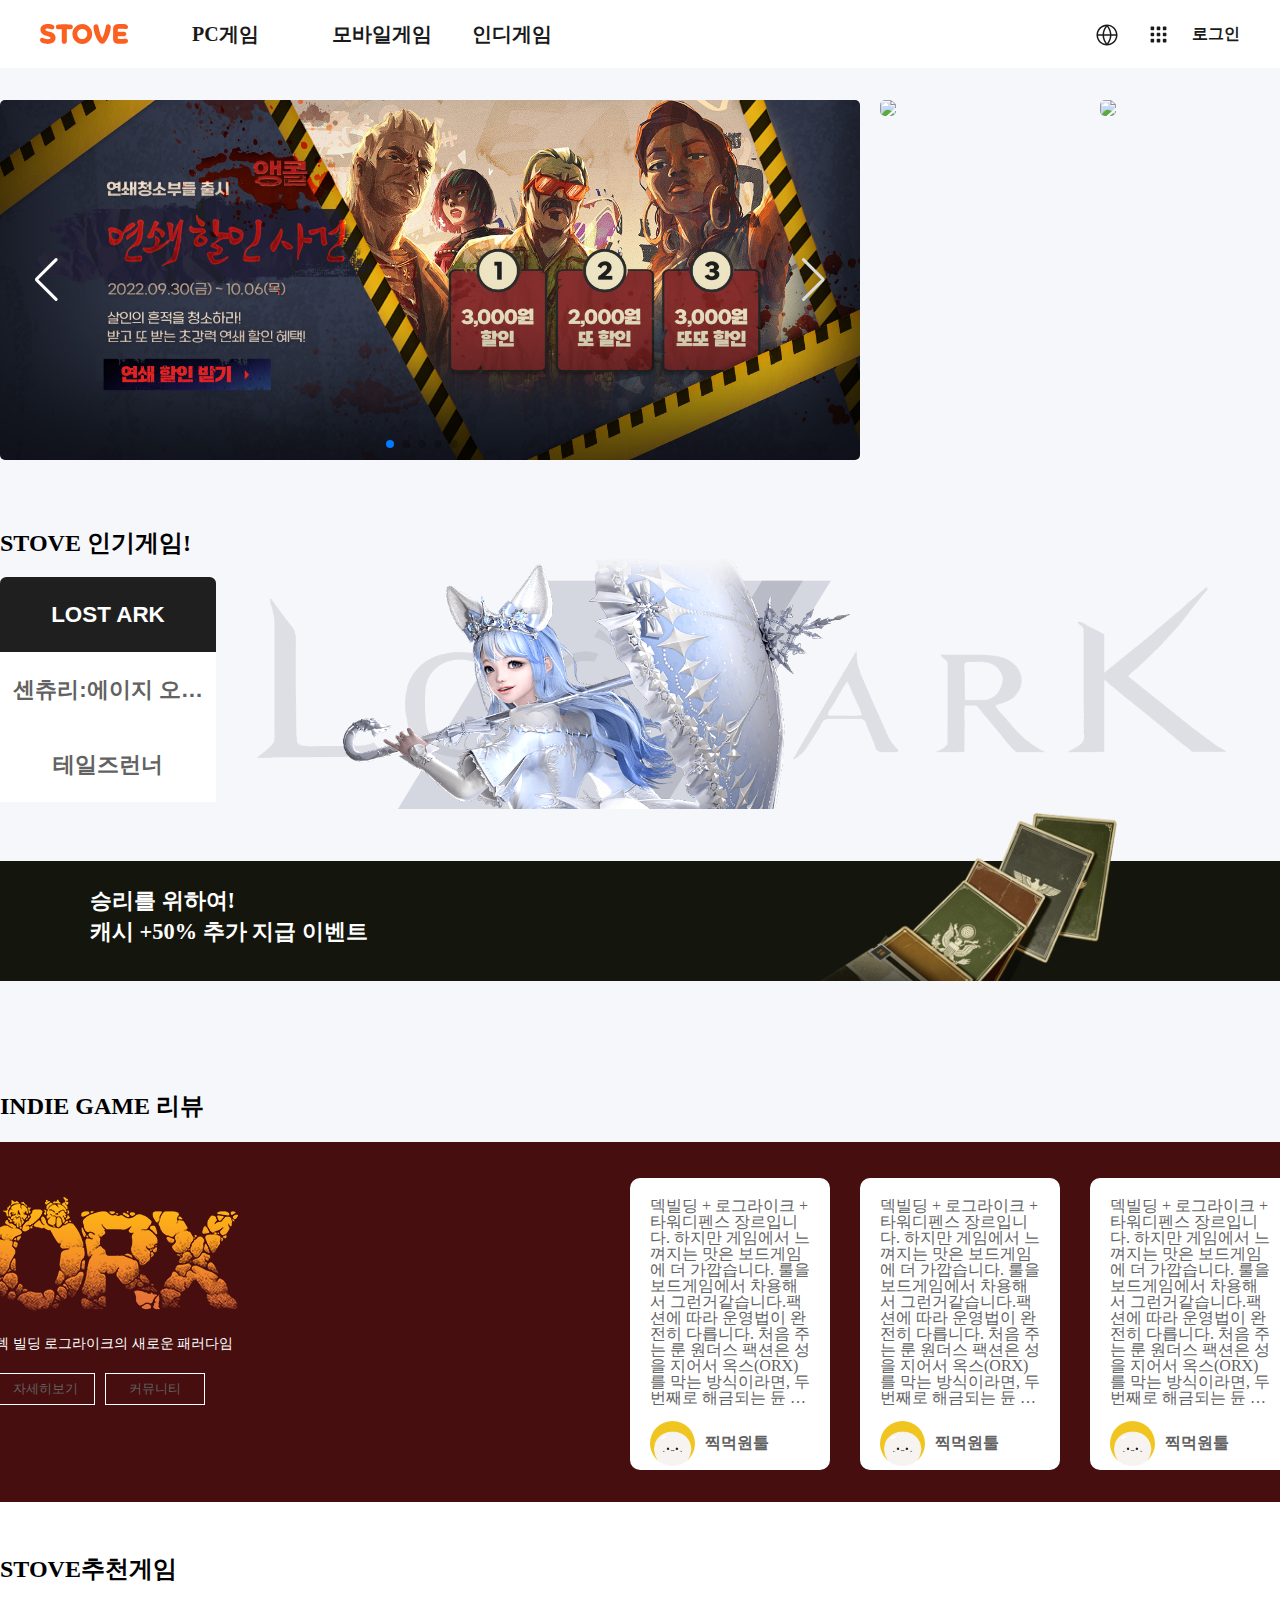
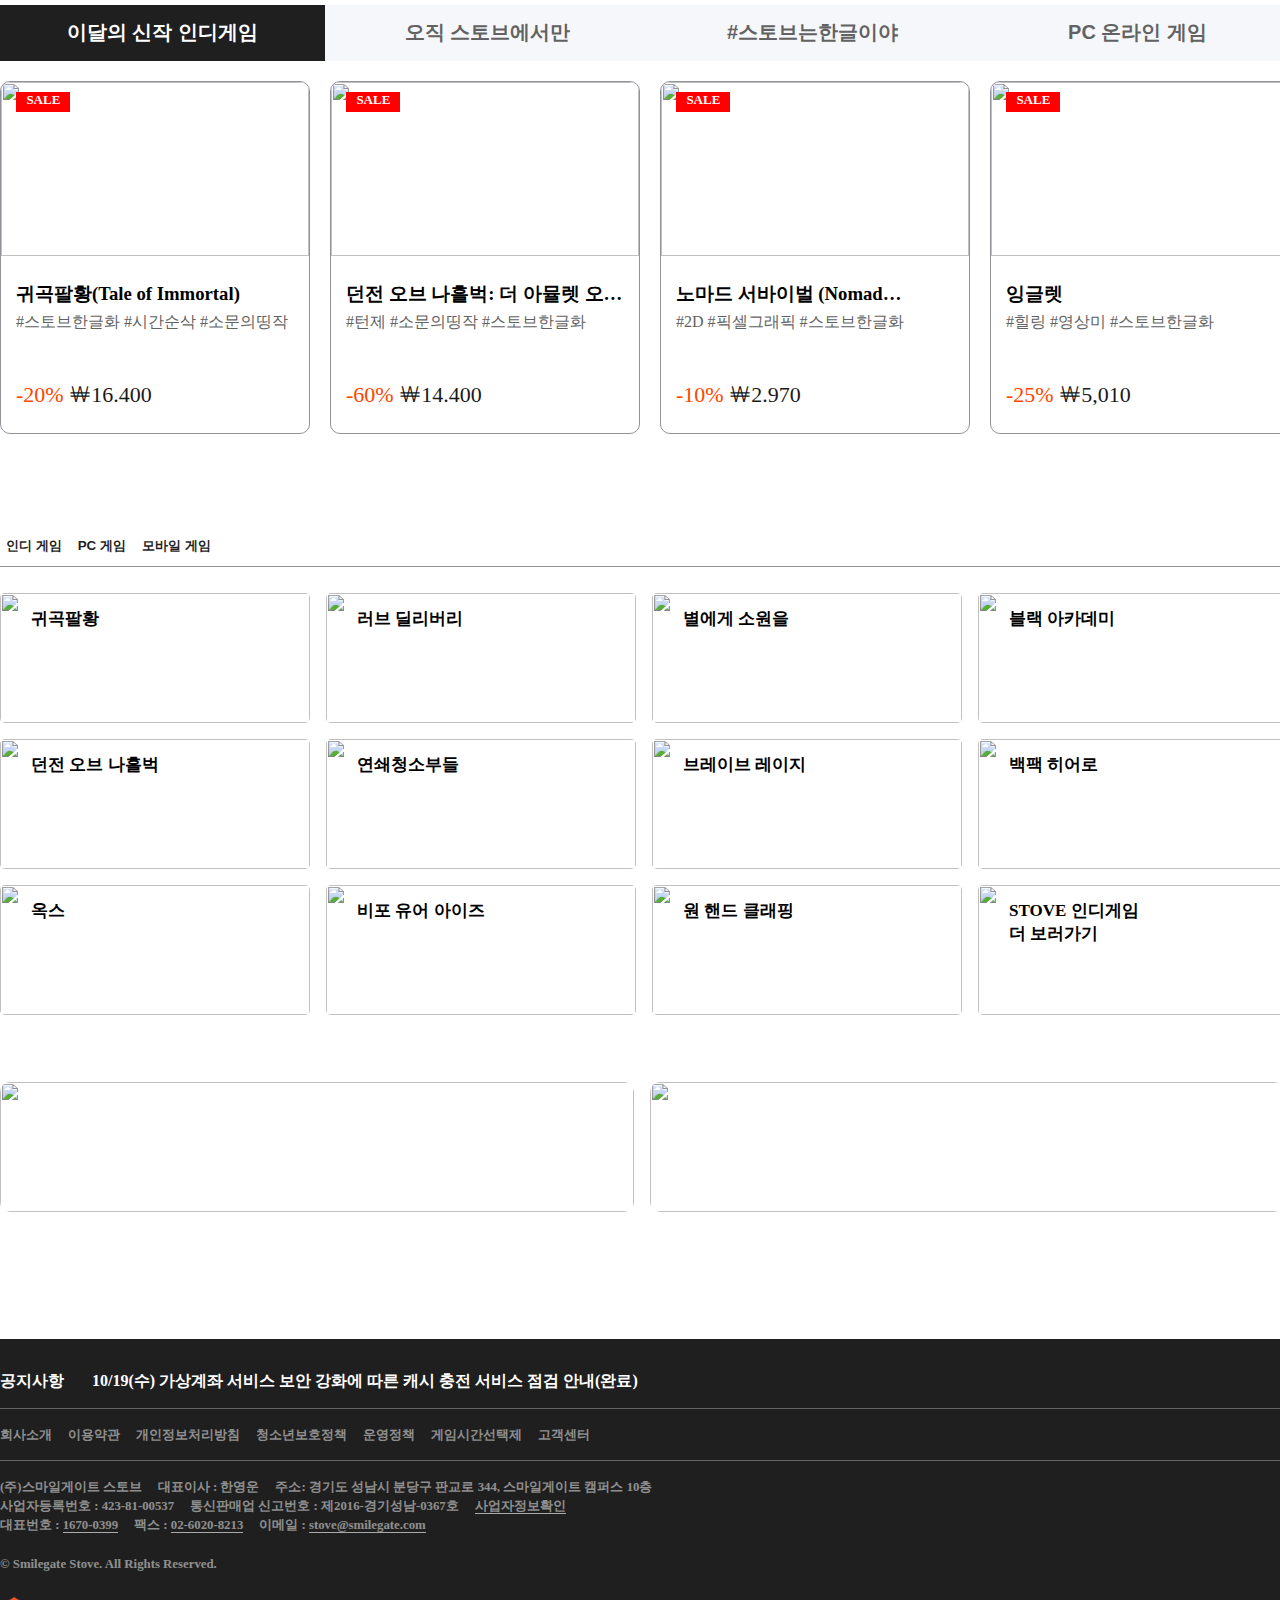
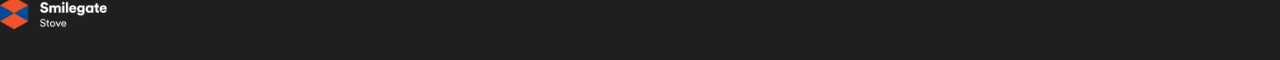
==== commit 2b2c92f1: "save" ====
--- a/index.html
+++ b/index.html
@@ -482,10 +482,10 @@
                         
                          
                         function scrollenventTO(){                                                                  
-                            if(window.pageYOffset > 50){                                            
+                            if(window.pageYOffset > 15){                                            
                                 window.scrollTo({
                                 left:0,
-                                top:50,                   
+                                top:15,                   
                                 });
                             }                                 
                                                                   
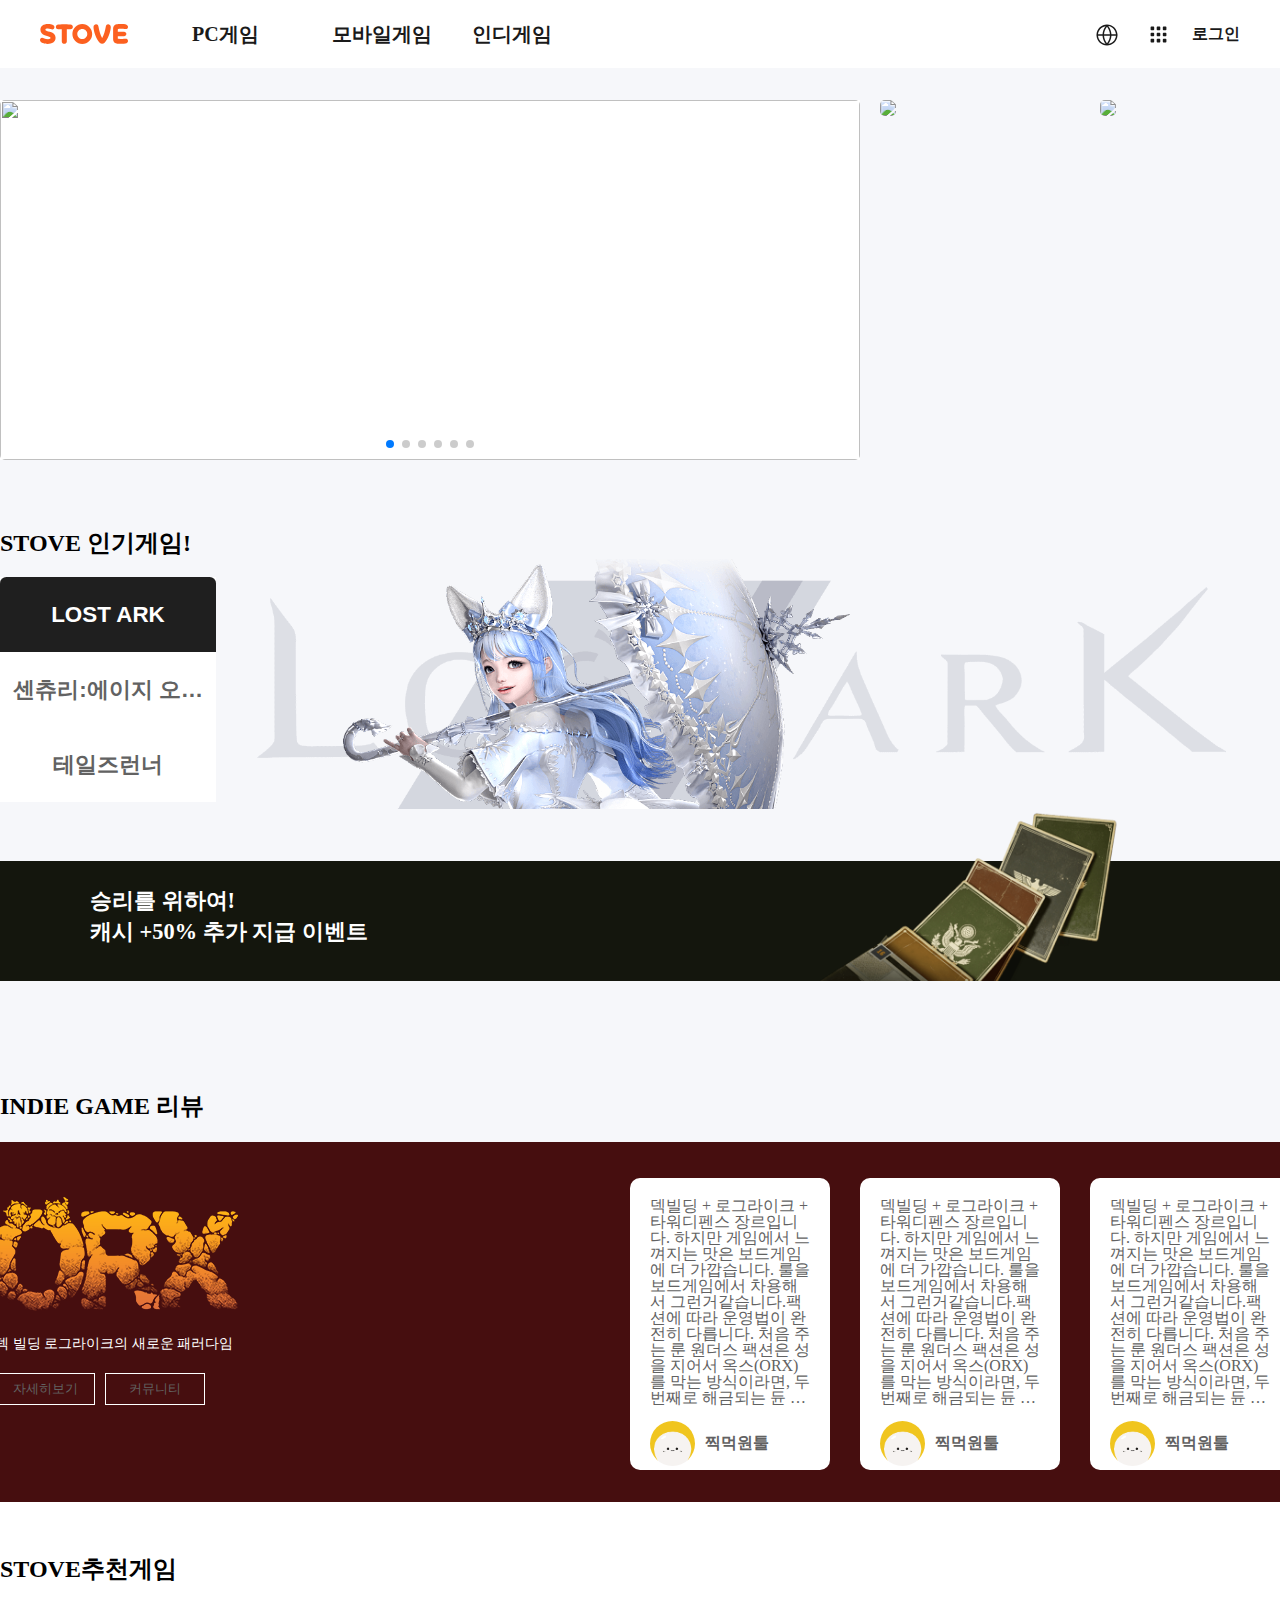
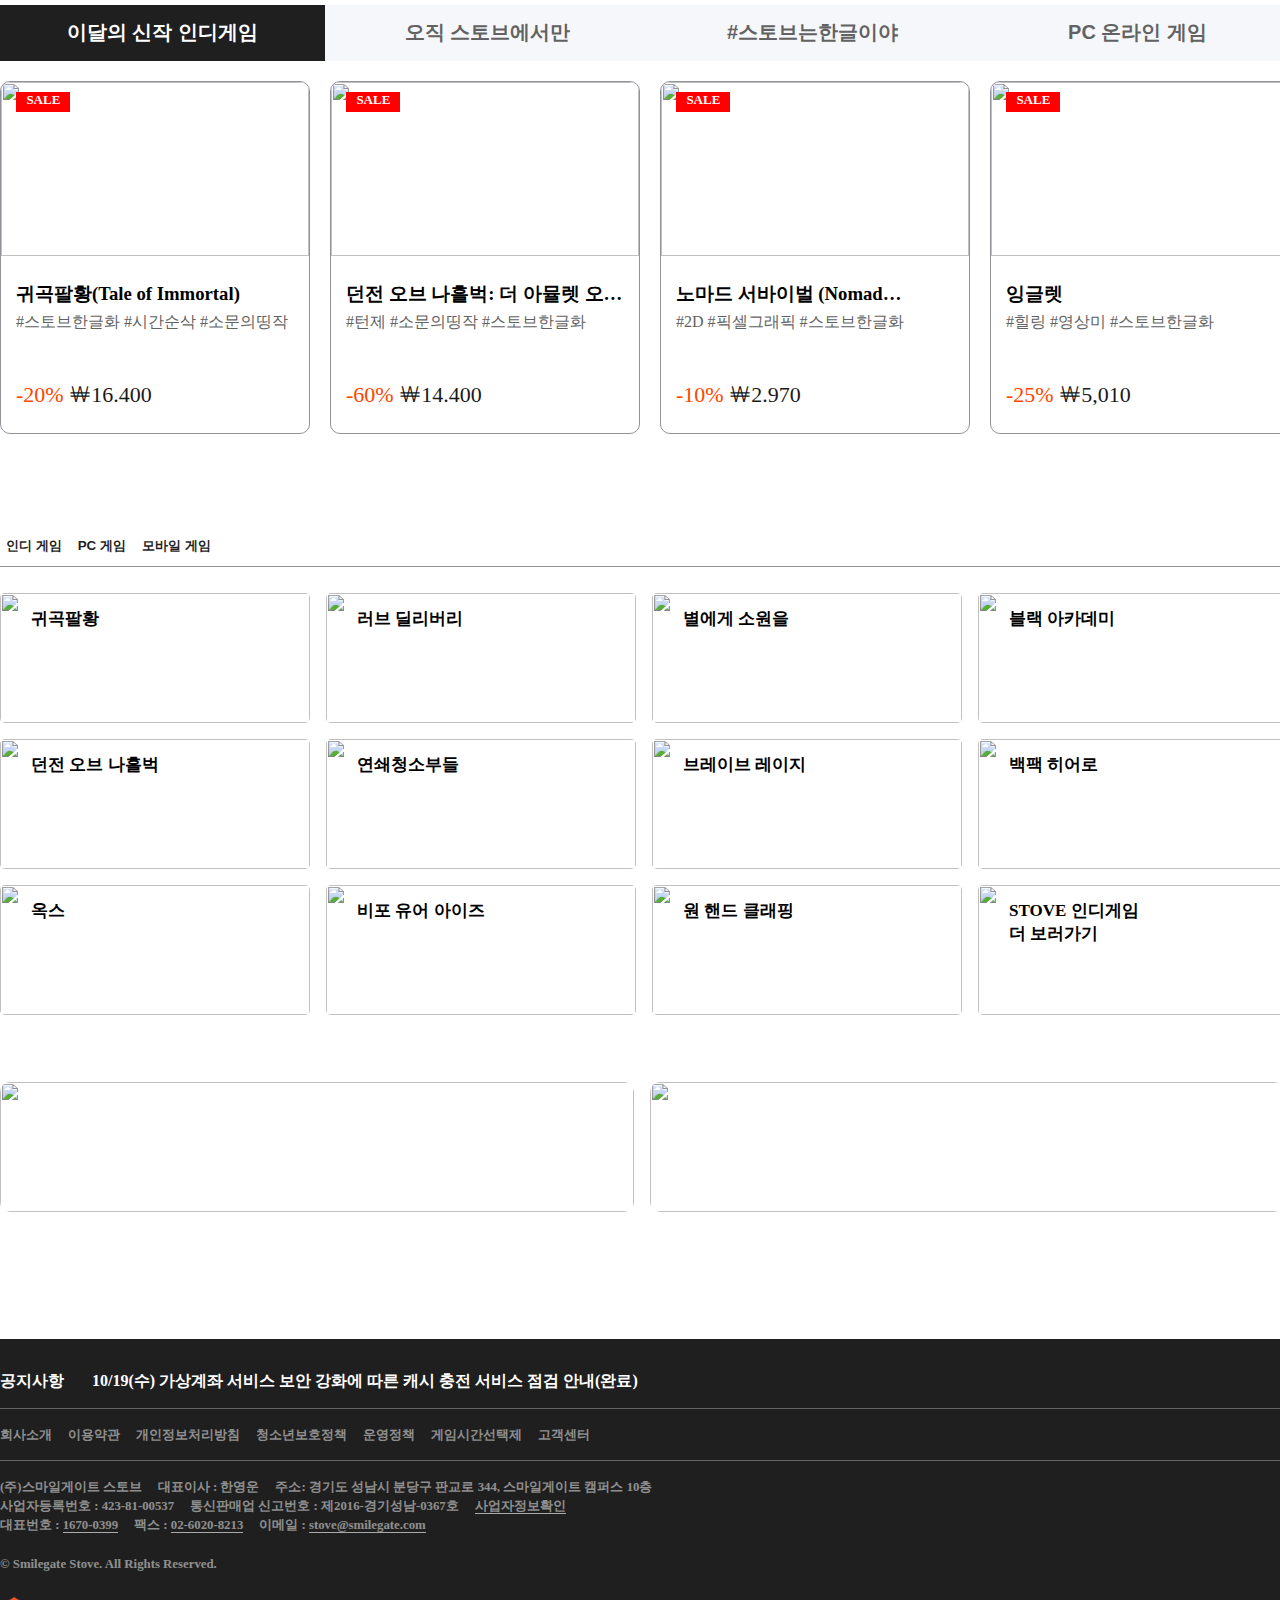
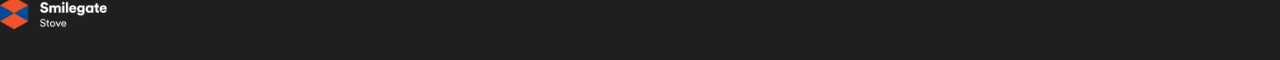
==== commit bf965a6a: "save" ====
--- a/index.html
+++ b/index.html
@@ -20,7 +20,7 @@
     <meta property="twitter:title"              content="STOVE" />
     <meta property="twitter:description"        content="STOVE main site" />
     <meta property="twitter:image"              content="./TestImg/메인_01_통합형배너_스토브보안_main_long_LMS.png" />
-    <link rel ="icon" href="./TestImg/rogo.jpg">
+    <link rel ="icon" href="./TestImg/rogoo.jpg">
     <link
     rel="stylesheet"
     href="https://cdn.jsdelivr.net/npm/swiper/swiper-bundle.min.css"
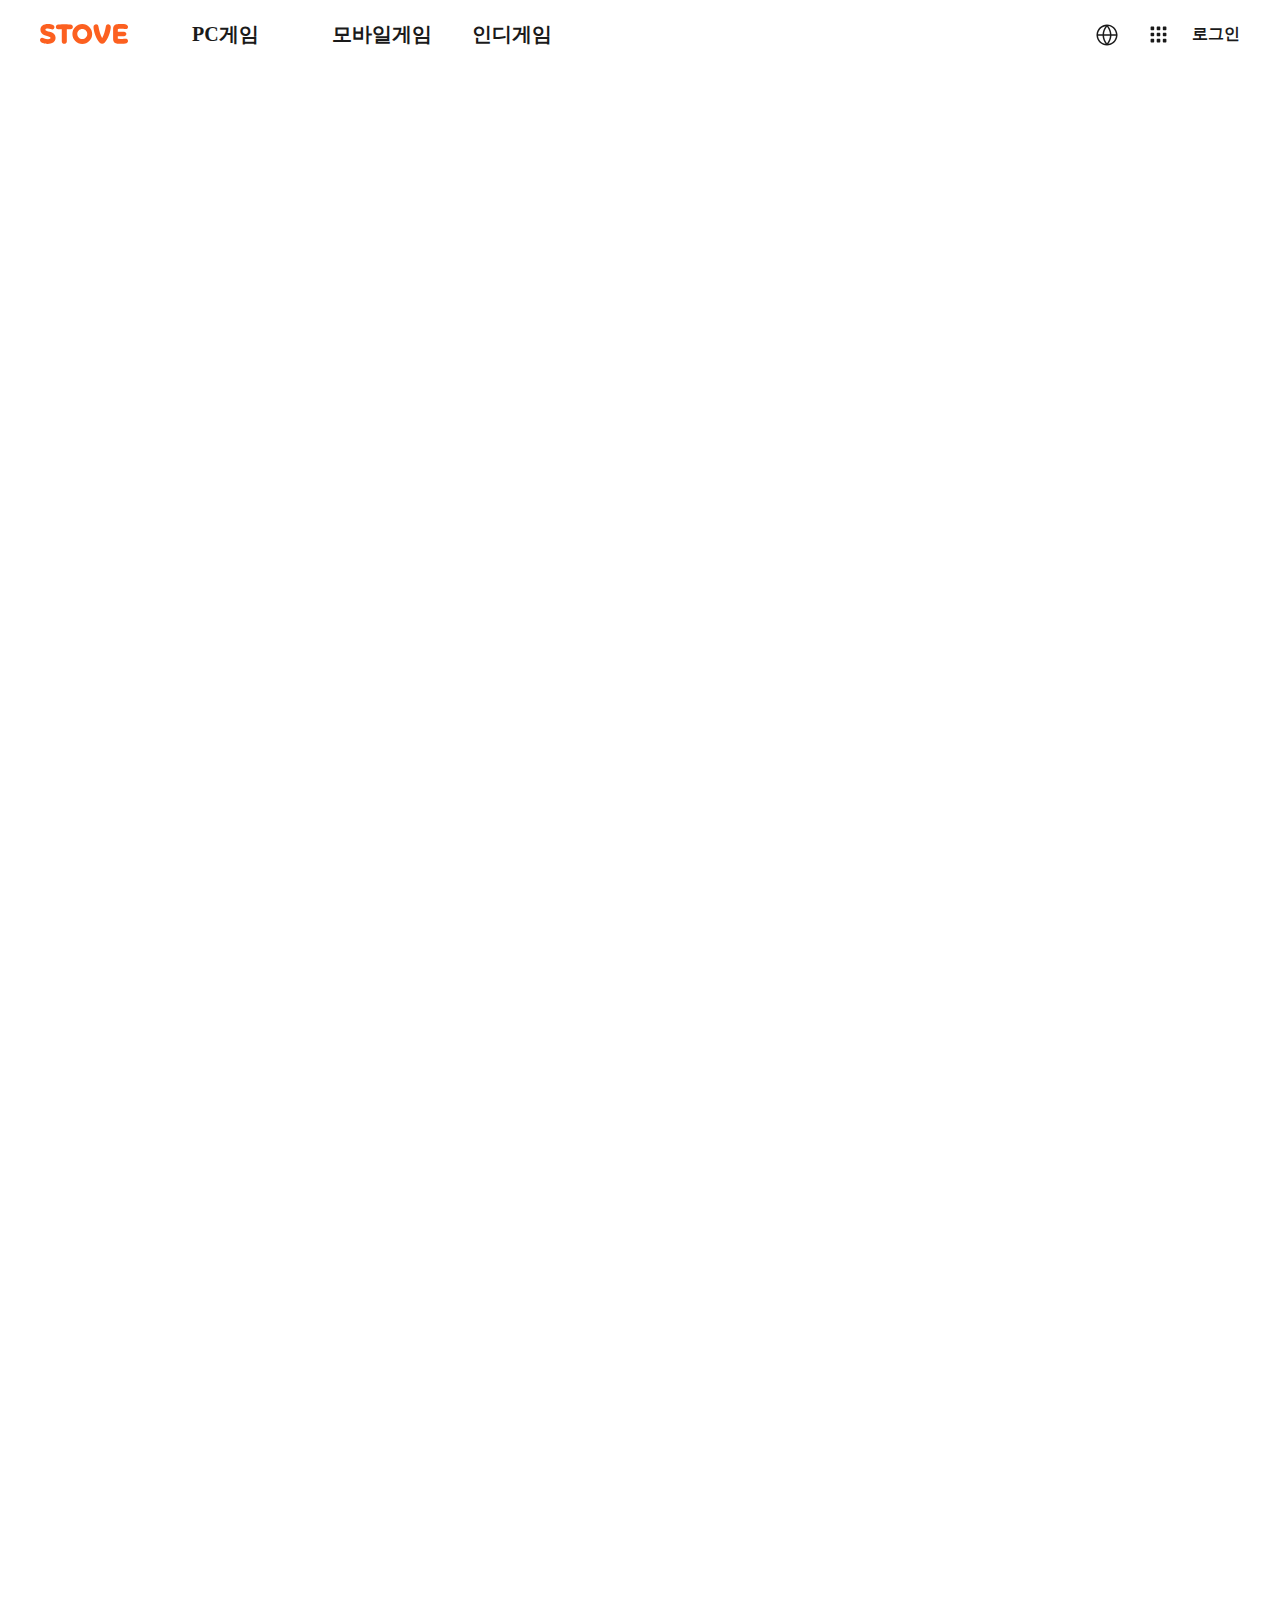
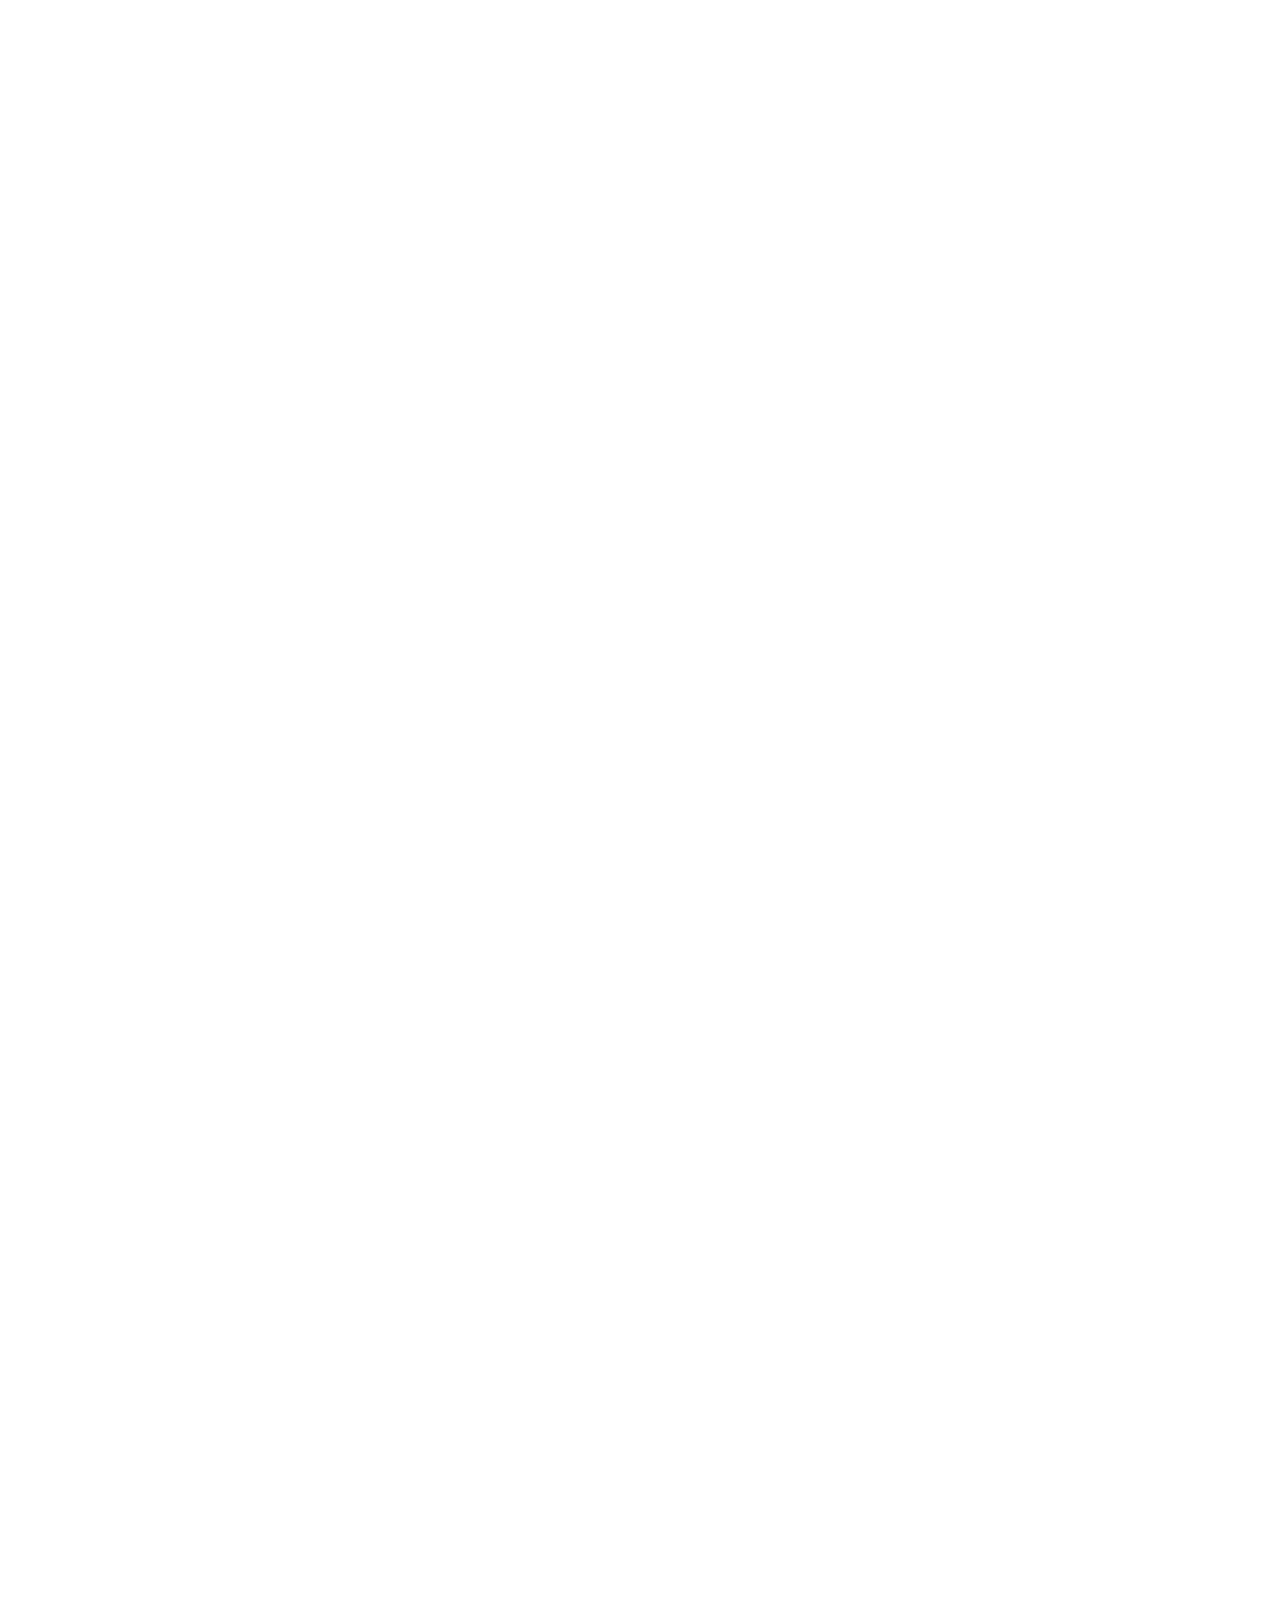
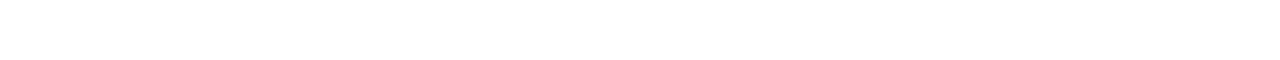
==== commit ada5f567: "save" ====
--- a/index.html
+++ b/index.html
@@ -6,6 +6,7 @@
     <meta name="viewport" content="width=device-width, initial-scale=1.0">
     <title>STOVE - 스토브, 식지 않는 재미</title>
     <Link href="./TestCss/Test-01.css" rel="stylesheet">
+    
     <meta name="viewport" content="width=device-width, initial-scale=1">
 
     <meta property="og:url"                content="https://tkdguswjs1212.github.io/cloneStove/" />
@@ -482,10 +483,10 @@
                         
                          
                         function scrollenventTO(){                                                                  
-                            if(window.pageYOffset > 15){                                            
+                            if(window.pageYOffset > 50){                                            
                                 window.scrollTo({
                                 left:0,
-                                top:15,                   
+                                top:50,                   
                                 });
                             }                                 
                                                                   
@@ -593,36 +594,9 @@
                             prevEl: ".swiper-button-prev",
                             },
                         });
-                        let num2=1;
+                       
                         const swiperwrapper = document.querySelectorAll('.swiper-wrapper > div > img')
-                      /*   function time(sec){
-                            setTimeout(function(){
-                            
-                            if(num2 < 6){
-                                num2++;
-                            }else{
-                                num2 =1;
-                            }
-                            time(num2);
-                            console.log(num2);
-                            },2000);
-                            
-                            swiperwrapper.forEach((ele,key)=>{
-                            ele.src = `./TestImg/0${num2}.jpg`;
-                           
-                            if(key == 7)
-                            {
-                                ele.src = `./TestImg/0${1}.jpg`;
-                            }else if(key == 0)
-                            {
-                                ele.src = `./TestImg/0${6}.jpg`;
-                            }           
-                            
-                        })
-                        };
-                       
-                        time();
-                         */
+                   
                         swiperwrapper.forEach((ele,key)=>{
                             ele.src = `./TestImg/0${key}.jpg`;
                            
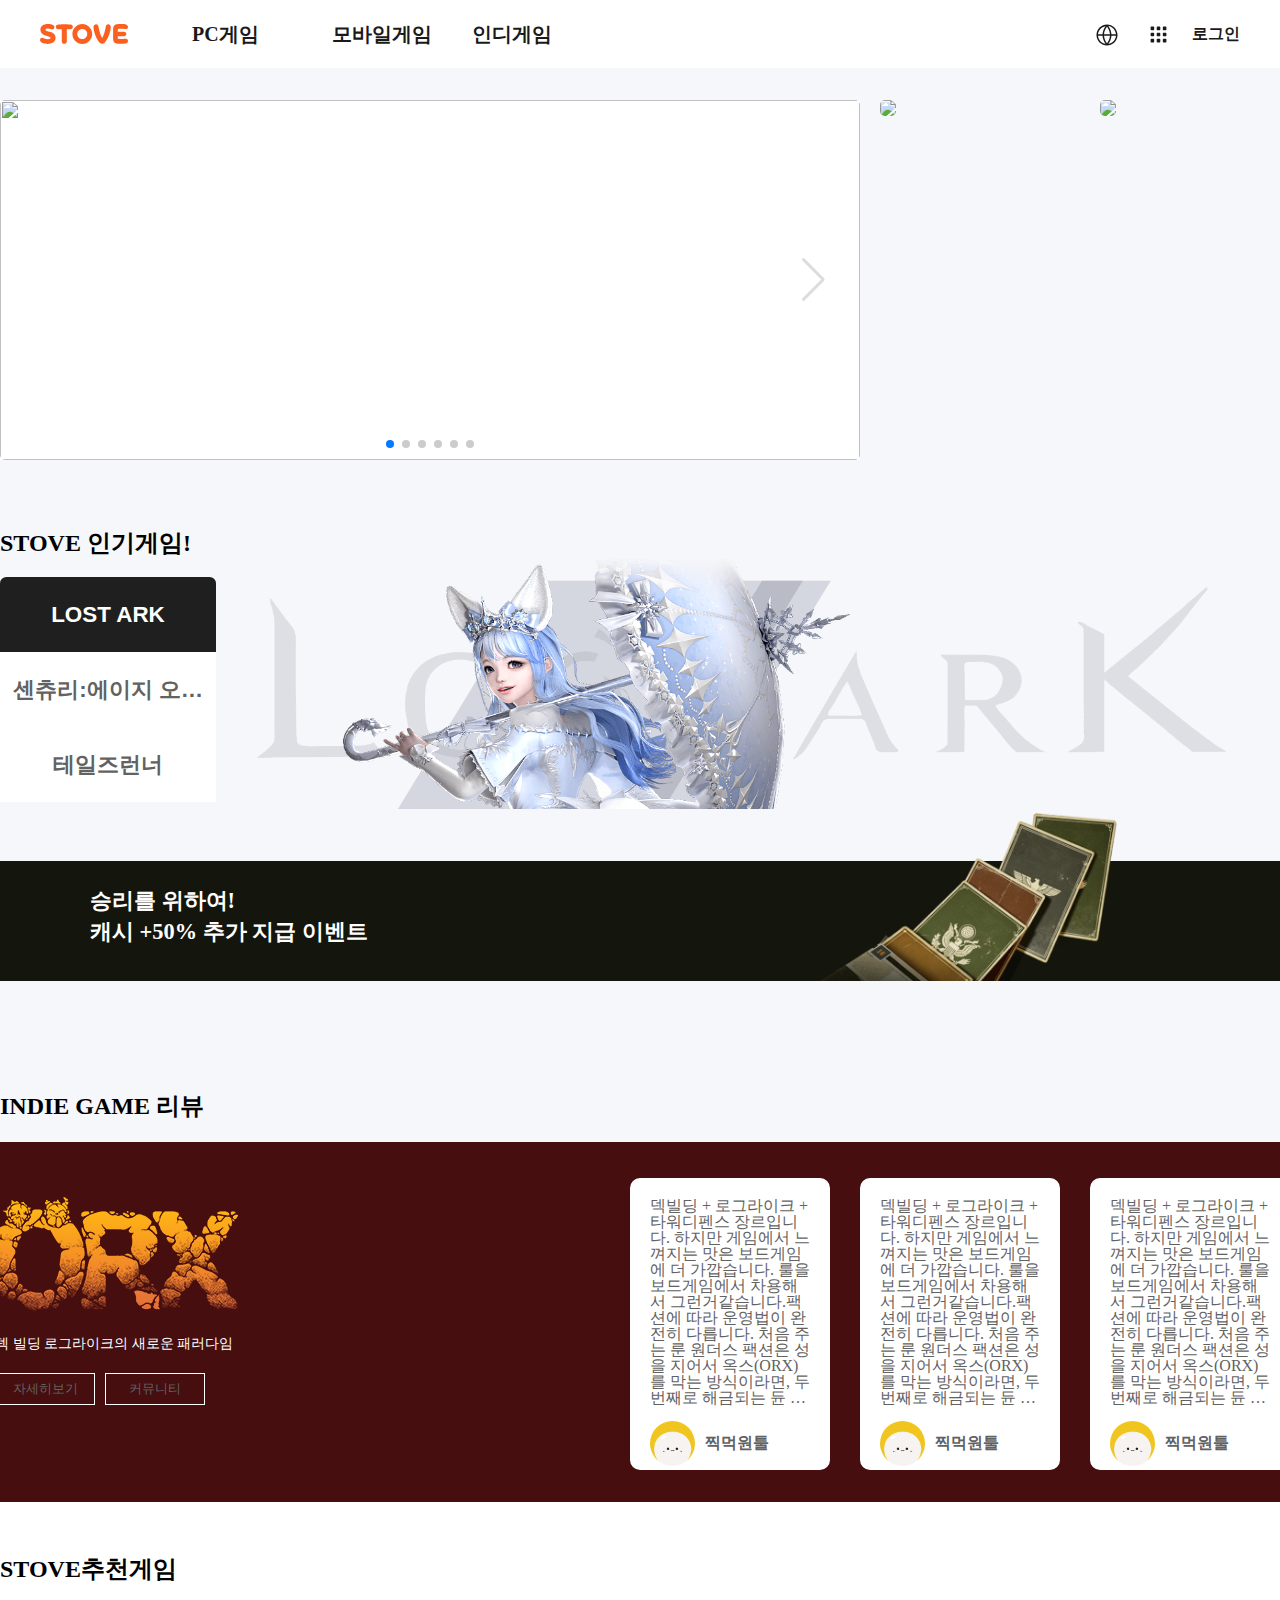
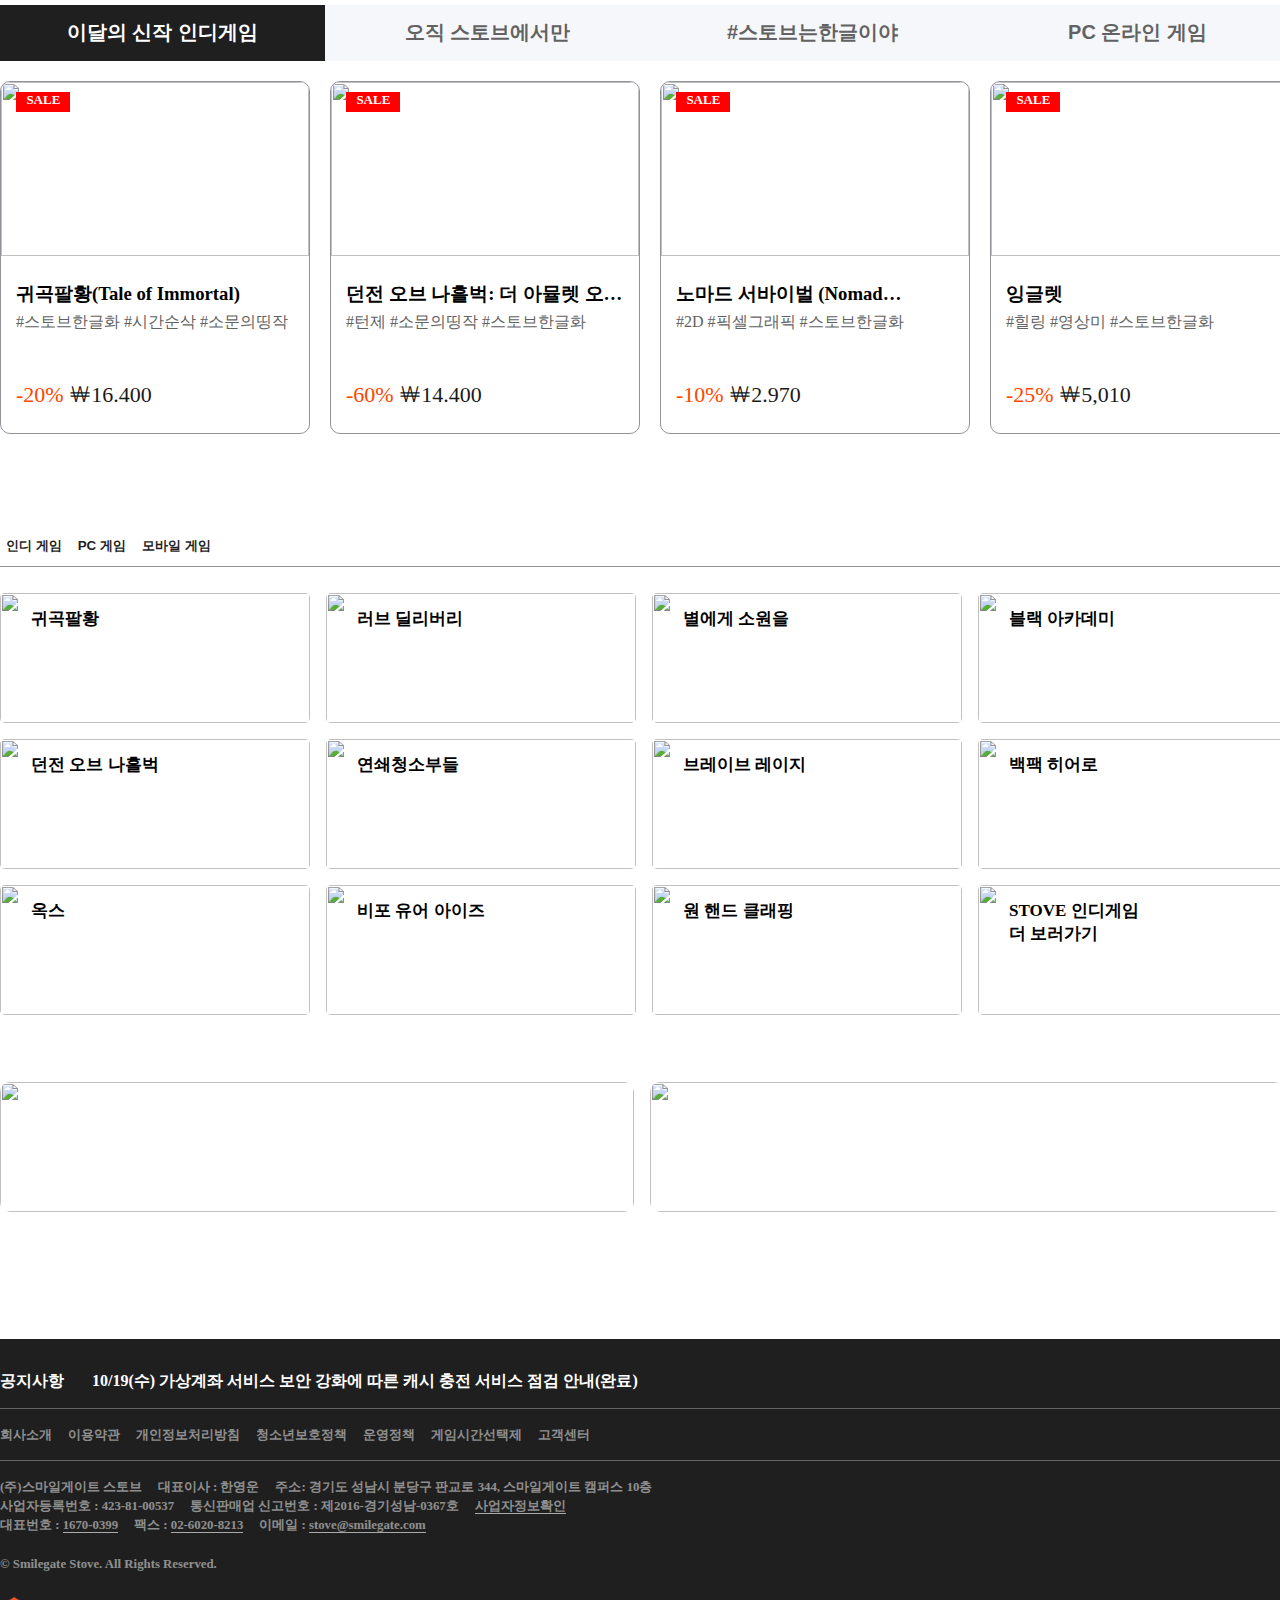
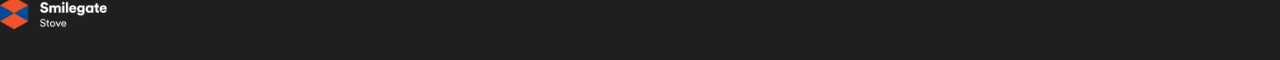
==== commit 0e389c58: "save" ====
--- a/index.html
+++ b/index.html
@@ -483,10 +483,10 @@
                         
                          
                         function scrollenventTO(){                                                                  
-                            if(window.pageYOffset > 50){                                            
+                            if(window.pageYOffset > 60){                                            
                                 window.scrollTo({
                                 left:0,
-                                top:50,                   
+                                top:60,                   
                                 });
                             }                                 
                                                                   
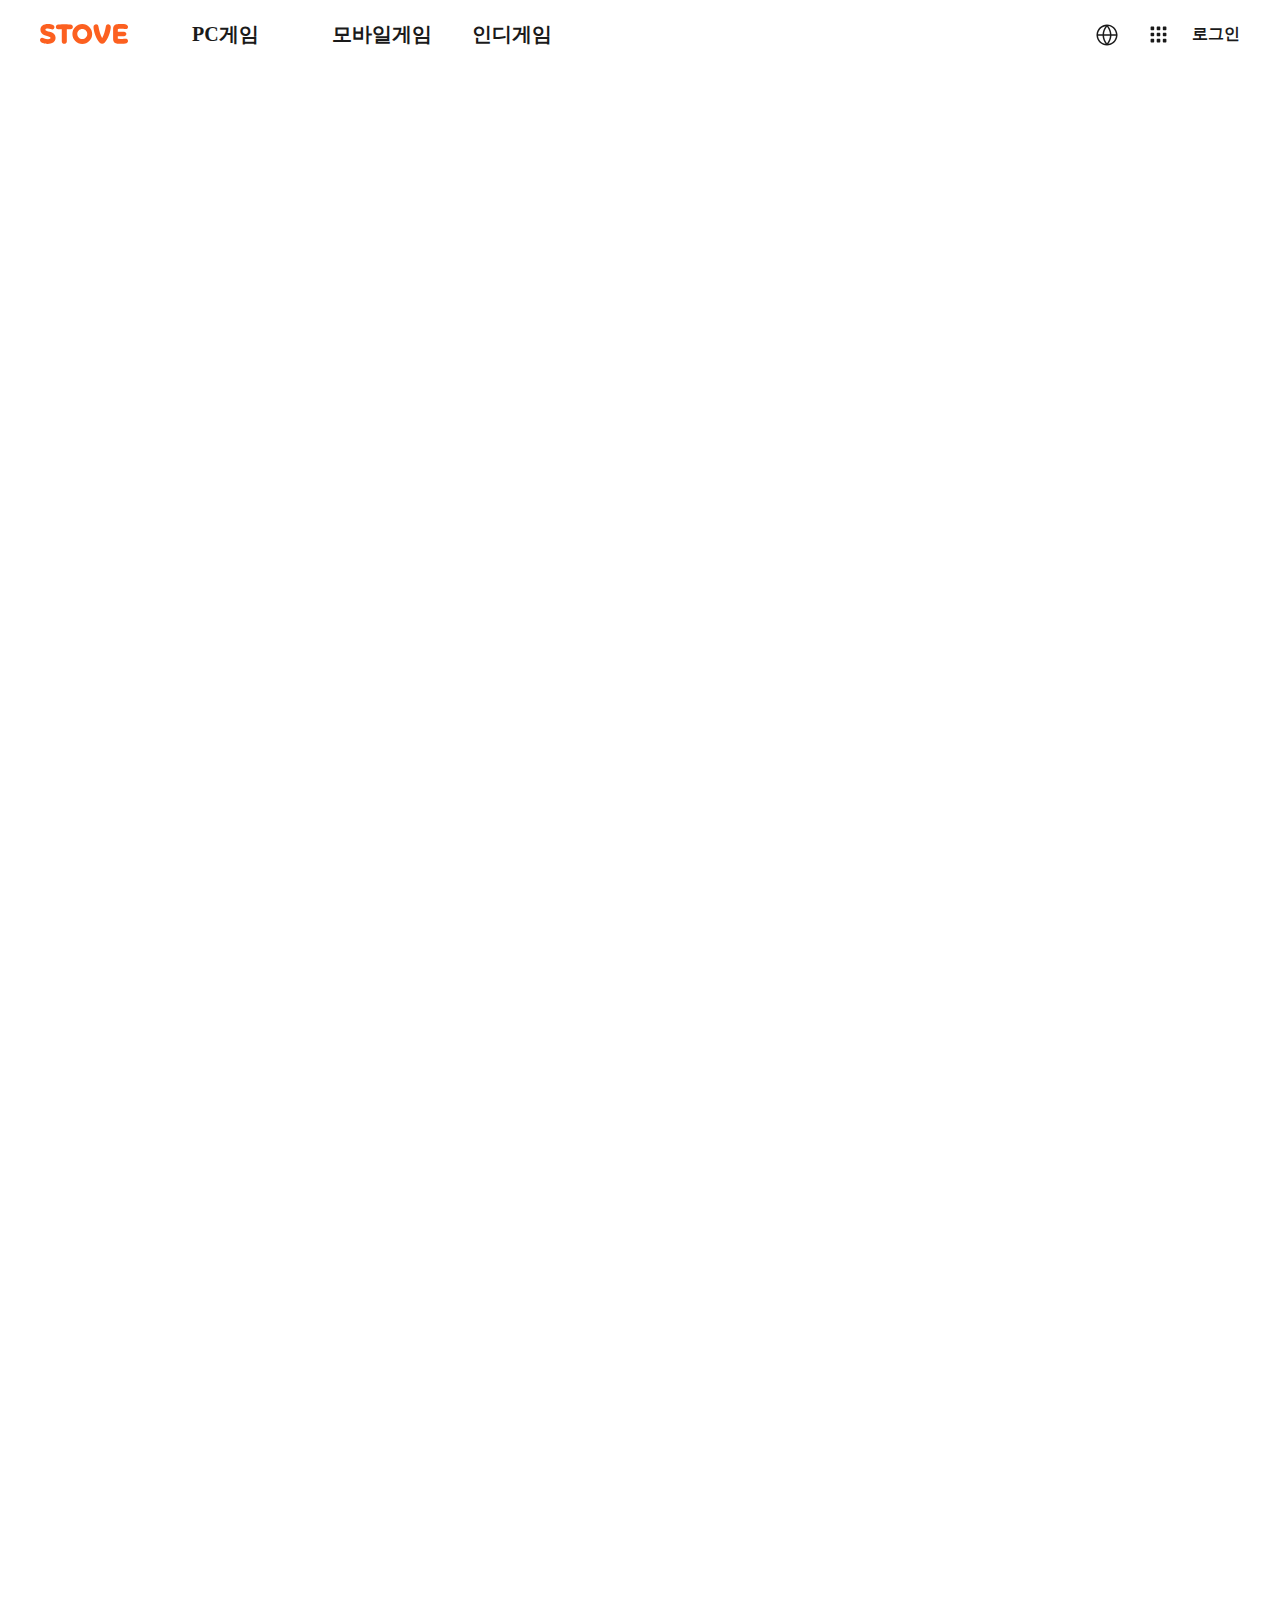
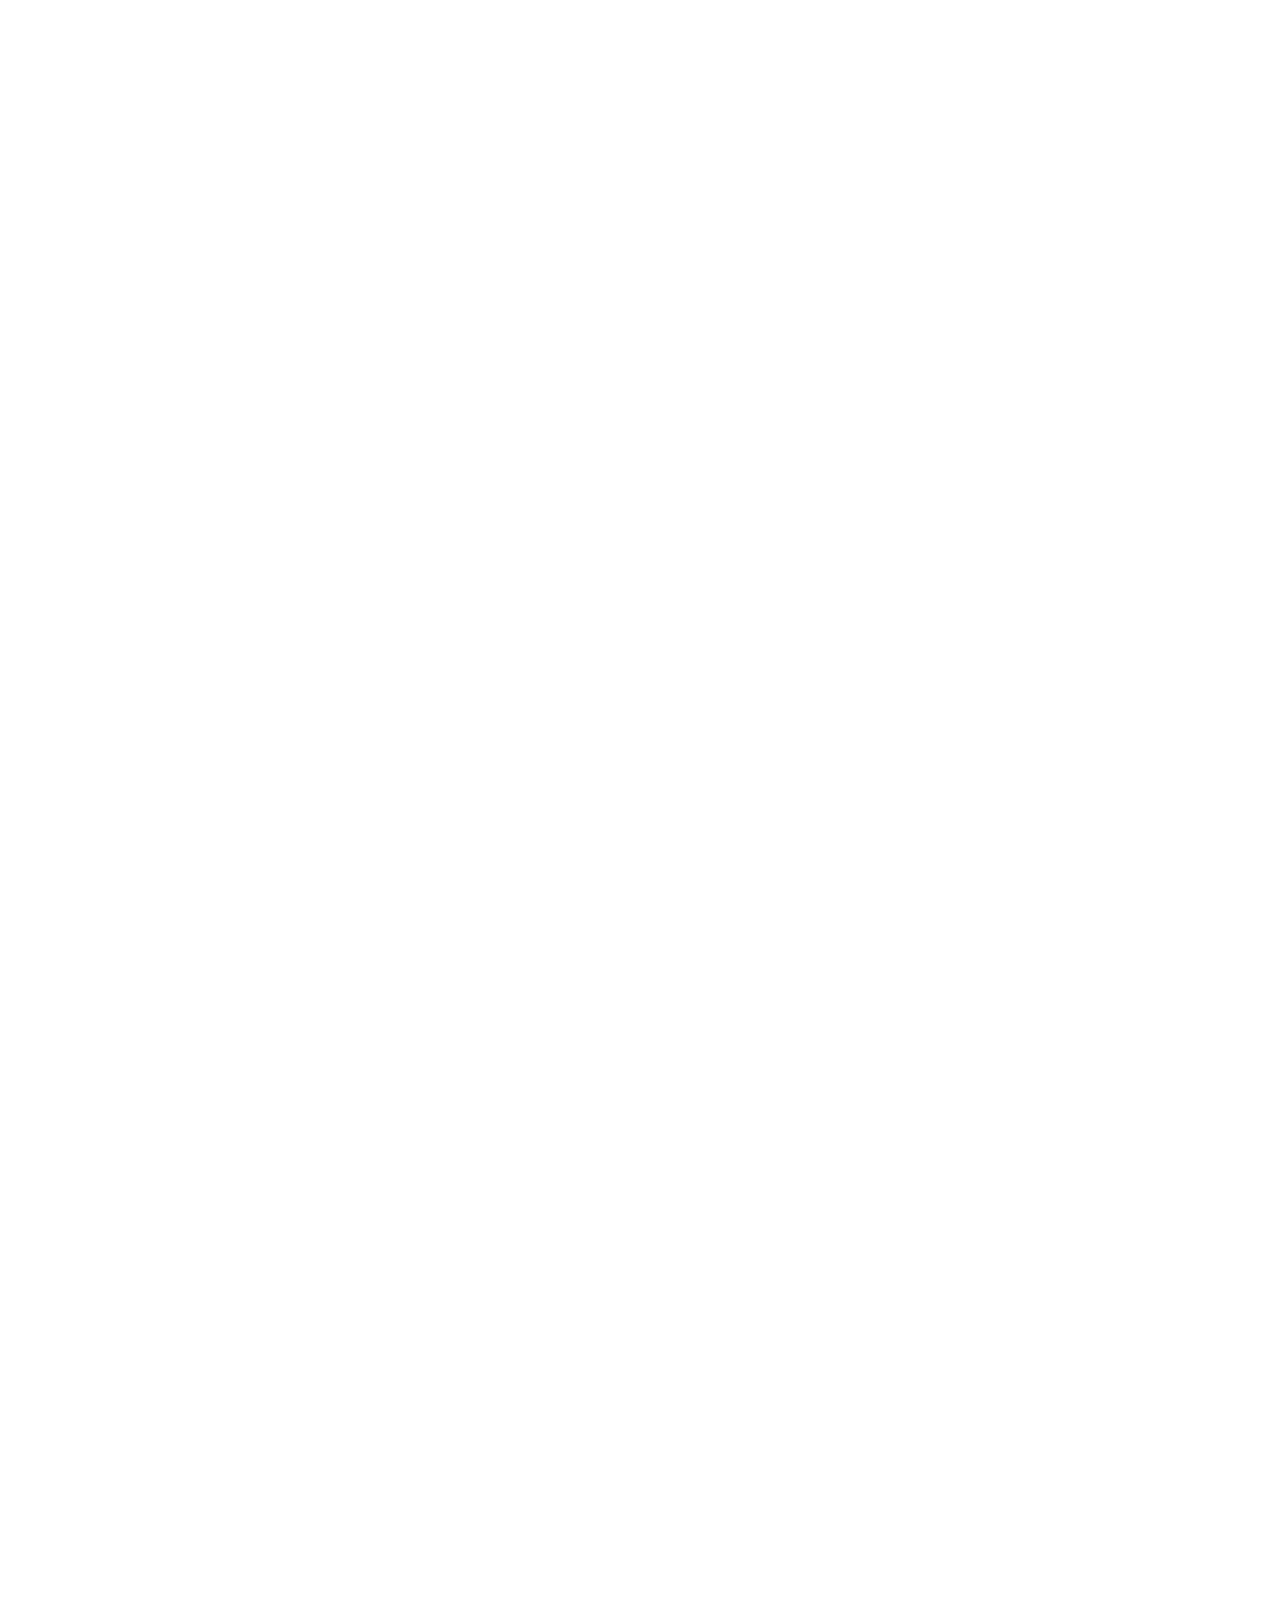
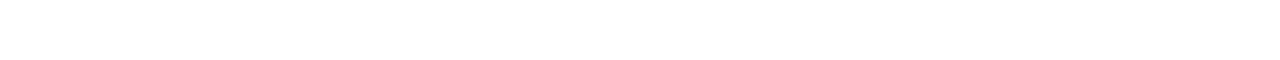
==== commit dffa04e3: "save" ====
--- a/index.html
+++ b/index.html
@@ -564,12 +564,12 @@
                     <div class="slider">
                         <div class="swiper mySwiper">
                             <div class="swiper-wrapper">
-                              <div class="swiper-slide"><img src=""></div>
-                              <div class="swiper-slide"><img src=""></div>
-                              <div class="swiper-slide"><img src=""></div>  
-                              <div class="swiper-slide"><img src=""></div>
-                              <div class="swiper-slide"><img src=""></div>  
-                              <div class="swiper-slide"><img src=""></div>                                   
+                              <div class="swiper-slide"><img src="" alt=""></div>
+                              <div class="swiper-slide"><img src="" alt=""></div>
+                              <div class="swiper-slide"><img src="" alt=""></div>  
+                              <div class="swiper-slide"><img src="" alt=""></div>
+                              <div class="swiper-slide"><img src="" alt=""></div>  
+                              <div class="swiper-slide"><img src="" alt=""></div>                                   
                             </div>
                             <div class="swiper-button-next"></div>
                             <div class="swiper-button-prev"></div>
@@ -614,10 +614,9 @@
                         </script>                     
                     </div>
                     <div>
-                        <a><img src="https://d2x8kymwjom7h7.cloudfront.net/live/application_no/10009/application_no/10009/iop-center-front/(CAoA)드래곤관찰일지_온스토브메인_세로형(1).png")드래곤관찰일지_온스토브메인_세로형(1).png"></a>
-                    </div>
+                        <a><img src="https://d2x8kymwjom7h7.cloudfront.net/live/application_no/10009/application_no/10009/iop-center-front/(CAoA)드래곤관찰일지_온스토브메인_세로형(1).png" alt=""></div>
                     <div>
-                        <a><img src="https://d2x8kymwjom7h7.cloudfront.net/live/application_no/10009/application_no/10009/iop-center-front/메인_01_통합형배너_kards2_main_short_LM.png"></a>
+                        <a><img src="https://d2x8kymwjom7h7.cloudfront.net/live/application_no/10009/application_no/10009/iop-center-front/메인_01_통합형배너_kards2_main_short_LM.png" alt=""></a>
                     </div>                    
                 </div>
                 <div class="condiv-02">
@@ -637,7 +636,7 @@
                             <li><button><span>테일즈런너</span></button></li>
                         </ul>
                         <div>
-                            <a class="simg-01"><img src="./TestImg/메인_01_썸네일-1.png"></a>                              
+                            <a class="simg-01"><img src="./TestImg/메인_01_썸네일-1.png" alt=""></a>                              
                         </div>                        
                     </div>
                     <script>
@@ -680,7 +679,7 @@
                     <div>
                         <a><span>승리를 위하여!<br>캐시 +50% 추가 지급 이벤트</span></a>
                     </div>                    
-                    <a><img src="./TestImg/메인_03_풀사이즈배너형_full_obj_kards.png"></a>        
+                    <a><img src="./TestImg/메인_03_풀사이즈배너형_full_obj_kards.png" alt=""></a>        
                 </div>                              
             </div>
         </div>
@@ -692,7 +691,7 @@
                 <div class="mhdiv-02-bg" >
                     <div class="mhdiv-02-c">
                         <div class="mhdiv-02-01">                            
-                            <span><img src="./TestImg/메인_06_인디게임리뷰_orx_review_BI.png"></span>
+                            <span><img src="./TestImg/메인_06_인디게임리뷰_orx_review_BI.png" alt=""></span>
                             <div>
                                 <span>덱 빌딩 로그라이크의 새로운 패러다임</span>
                             </div>
@@ -709,7 +708,7 @@
                                     <span>덱빌딩 + 로그라이크 + 타워디펜스 장르입니다. 하지만 게임에서 느껴지는 맛은 보드게임에 더 가깝습니다. 룰을 보드게임에서 차용해서 그런거같습니다.팩션에 따라 운영법이 완전히 다릅니다. 처음 주는 룬 원더스 팩션은 성을 지어서 옥스(ORX)를 막는 방식이라면, 두번째로 해금되는 듄 팩션은 전사를 뽑아 강화시키는 방식입니다.여타 덱빌딩 장르처럼 선택에 따라 덱의 컨셉이 바뀐다지만, 카드에 의해 컨셉이 바뀐다기보단 선택한 아티팩트에 의해 컨셉이 변하는게 특이했습니다.게임 진행이 느린것 같지만 속도 조절을 할 수 있어서 플레이가 어느정도 손에 익으면 속도감있게 즐기실 수 있습니다.타워 디펜스 장르가 단점이 아무리 길어도 10시간 정도 하면 다깨서 다시 플레이 할 이유가 없어진다는 건데, 옥스는 오래 즐기실 수 있을 것 같습니다.</span>
                                 </div>                                
                                 <div>
-                                    <span><img src="./TestImg/img_default03.png"></span>
+                                    <span><img src="./TestImg/img_default03.png" alt=""></span>
                                     <b>찍먹원툴</b>
                                 </div>
                             </li>
@@ -718,7 +717,7 @@
                                     <span>덱빌딩 + 로그라이크 + 타워디펜스 장르입니다. 하지만 게임에서 느껴지는 맛은 보드게임에 더 가깝습니다. 룰을 보드게임에서 차용해서 그런거같습니다.팩션에 따라 운영법이 완전히 다릅니다. 처음 주는 룬 원더스 팩션은 성을 지어서 옥스(ORX)를 막는 방식이라면, 두번째로 해금되는 듄 팩션은 전사를 뽑아 강화시키는 방식입니다.여타 덱빌딩 장르처럼 선택에 따라 덱의 컨셉이 바뀐다지만, 카드에 의해 컨셉이 바뀐다기보단 선택한 아티팩트에 의해 컨셉이 변하는게 특이했습니다.게임 진행이 느린것 같지만 속도 조절을 할 수 있어서 플레이가 어느정도 손에 익으면 속도감있게 즐기실 수 있습니다.타워 디펜스 장르가 단점이 아무리 길어도 10시간 정도 하면 다깨서 다시 플레이 할 이유가 없어진다는 건데, 옥스는 오래 즐기실 수 있을 것 같습니다.</span>
                                 </div>                                
                                 <div>
-                                    <span><img src="./TestImg/img_default03.png"></span>
+                                    <span><img src="./TestImg/img_default03.png" alt=""></span>
                                     <b>찍먹원툴</b>
                                 </div>
                             </li>
@@ -727,7 +726,7 @@
                                     <span>덱빌딩 + 로그라이크 + 타워디펜스 장르입니다. 하지만 게임에서 느껴지는 맛은 보드게임에 더 가깝습니다. 룰을 보드게임에서 차용해서 그런거같습니다.팩션에 따라 운영법이 완전히 다릅니다. 처음 주는 룬 원더스 팩션은 성을 지어서 옥스(ORX)를 막는 방식이라면, 두번째로 해금되는 듄 팩션은 전사를 뽑아 강화시키는 방식입니다.여타 덱빌딩 장르처럼 선택에 따라 덱의 컨셉이 바뀐다지만, 카드에 의해 컨셉이 바뀐다기보단 선택한 아티팩트에 의해 컨셉이 변하는게 특이했습니다.게임 진행이 느린것 같지만 속도 조절을 할 수 있어서 플레이가 어느정도 손에 익으면 속도감있게 즐기실 수 있습니다.타워 디펜스 장르가 단점이 아무리 길어도 10시간 정도 하면 다깨서 다시 플레이 할 이유가 없어진다는 건데, 옥스는 오래 즐기실 수 있을 것 같습니다.</span>
                                 </div>                                
                                 <div>
-                                    <span><img src="./TestImg/img_default03.png"></span>
+                                    <span><img src="./TestImg/img_default03.png" alt=""></span>
                                     <b>찍먹원툴</b>
                                 </div>
                             </li>
@@ -760,7 +759,7 @@
             <ul class="mhdiv-03-btn01M">
                 <li>
                     <div>                        
-                        <span><img src="https://d2x8kymwjom7h7.cloudfront.net/live/application_no/10009/application_no/10009/iop-center-front/귀곡임시이미지_1664432818696.jpg"></span>
+                        <span><img src="https://d2x8kymwjom7h7.cloudfront.net/live/application_no/10009/application_no/10009/iop-center-front/귀곡임시이미지_1664432818696.jpg" alt=""></span>
                         <b>SALE</b>
                     </div>
                     <div class="mhdiv-03-ul-02">
@@ -776,7 +775,7 @@
                 </li>
                 <li>
                     <div>                        
-                        <span><img src="https://d2x8kymwjom7h7.cloudfront.net/live/application_no/10009/application_no/10009/iop-center-front/메인_05_카드형큐레이션배너_나흘벅card-curation_default.jpg"></span>
+                        <span><img src="https://d2x8kymwjom7h7.cloudfront.net/live/application_no/10009/application_no/10009/iop-center-front/메인_05_카드형큐레이션배너_나흘벅card-curation_default.jpg" alt=""></span>
                         <b>SALE</b>
                     </div>
                     <div class="mhdiv-03-ul-02">
@@ -793,7 +792,7 @@
                 </li>
                 <li>
                     <div>                        
-                        <span><img src="https://d2x8kymwjom7h7.cloudfront.net/live/application_no/10009/application_no/10009/iop-center-front/메인_05_카드형큐레이션배너_NomadSurvivalcard_NomadSurvival_default_1664251504178.jpg"></span>
+                        <span><img src="https://d2x8kymwjom7h7.cloudfront.net/live/application_no/10009/application_no/10009/iop-center-front/메인_05_카드형큐레이션배너_NomadSurvivalcard_NomadSurvival_default_1664251504178.jpg" alt=""></span>
                         <b>SALE</b>
                     </div>
                     <div class="mhdiv-03-ul-02">
@@ -810,7 +809,7 @@
                 </li>
                 <li>
                     <div>                        
-                        <span><img src="https://d2x8kymwjom7h7.cloudfront.net/live/application_no/10009/application_no/10009/iop-center-front/메인_05_카드형큐레이션배너_elcard_Ynglet_default_1664861051245.jpg"></span>
+                        <span><img src="https://d2x8kymwjom7h7.cloudfront.net/live/application_no/10009/application_no/10009/iop-center-front/메인_05_카드형큐레이션배너_elcard_Ynglet_default_1664861051245.jpg" alt=""></span>
                         <b>SALE</b>
                     </div>
                     <div class="mhdiv-03-ul-02">
@@ -1018,74 +1017,74 @@
             <ul class="mhdiv-04-02">
                 <li>
                         <a>
-                            <img src="https://d2x8kymwjom7h7.cloudfront.net/live/application_no/10009/application_no/10009/iop-center-front/Untitled-2_1664432826428.jpg">
+                            <img src="https://d2x8kymwjom7h7.cloudfront.net/live/application_no/10009/application_no/10009/iop-center-front/Untitled-2_1664432826428.jpg" alt="">
                             <span>귀곡팔황</span>
                         </a>                         
                                       
                 </li>
                 <li>
                     <a>
-                        <img src ="https://d2x8kymwjom7h7.cloudfront.net/live/application_no/10009/application_no/10009/iop-center-front/_card_curation_러브딜리버리.png">
+                        <img src ="https://d2x8kymwjom7h7.cloudfront.net/live/application_no/10009/application_no/10009/iop-center-front/_card_curation_러브딜리버리.png" alt="">
                         <span>러브 딜리버리</span>
                     </a>
                 </li>
                 <li>
                     <a>
-                        <img src="https://d2x8kymwjom7h7.cloudfront.net/live/application_no/10009/application_no/10009/iop-center-front/03_별에게소원을_game_display.png">
+                        <img src="https://d2x8kymwjom7h7.cloudfront.net/live/application_no/10009/application_no/10009/iop-center-front/03_별에게소원을_game_display.png" alt="">
                         <span>별에게 소원을</span>
                     </a>
                 </li>
                 <li>
                     <a>
-                        <img src="https://d2x8kymwjom7h7.cloudfront.net/live/application_no/10009/application_no/10009/iop-center-front/02_블랙아카데미시크릿_game_display.png">
+                        <img src="https://d2x8kymwjom7h7.cloudfront.net/live/application_no/10009/application_no/10009/iop-center-front/02_블랙아카데미시크릿_game_display.png" alt="">
                         <span>블랙 아카데미</span>
                     </a>
                 </li>
                 <li>
                     <a>
-                        <img src="https://d2x8kymwjom7h7.cloudfront.net/live/application_no/10009/application_no/10009/iop-center-front/메인_07_게임전시_나흘벅.png">
+                        <img src="https://d2x8kymwjom7h7.cloudfront.net/live/application_no/10009/application_no/10009/iop-center-front/메인_07_게임전시_나흘벅.png" alt="">
                         <span>던전 오브 나흘벅</span>
                     </a>
                 </li>
                 <li>
                     <a>
-                        <img src="https://d2x8kymwjom7h7.cloudfront.net/live/application_no/10009/application_no/10009/iop-center-front/메인_07_게임전시_serial_card_serial_1663893975734.jpg">
+                        <img src="https://d2x8kymwjom7h7.cloudfront.net/live/application_no/10009/application_no/10009/iop-center-front/메인_07_게임전시_serial_card_serial_1663893975734.jpg" alt="">
                         <span>연쇄청소부들</span>
                     </a>
                 </li>
                 <li>
                     <a>
-                        <img src="https://d2x8kymwjom7h7.cloudfront.net/live/application_no/10009/application_no/10009/iop-center-front/메인_07_게임전시_rage_card_rage_1663238985234.jpg">
+                        <img src="https://d2x8kymwjom7h7.cloudfront.net/live/application_no/10009/application_no/10009/iop-center-front/메인_07_게임전시_rage_card_rage_1663238985234.jpg" alt="">
                         <span>브레이브 레이지</span>
                     </a>
                 </li>
                 <li>
                     <a>
-                        <img src="https://d2x8kymwjom7h7.cloudfront.net/live/application_no/10009/application_no/10009/iop-center-front/메인_07_게임전시_백팩히어로.jpg">
+                        <img src="https://d2x8kymwjom7h7.cloudfront.net/live/application_no/10009/application_no/10009/iop-center-front/메인_07_게임전시_백팩히어로.jpg" alt="">
                         <span>백팩 히어로</span>
                     </a>
                 </li>
                 <li>
                     <a>
-                        <img src="https://d2x8kymwjom7h7.cloudfront.net/live/application_no/10009/application_no/10009/iop-center-front/메인_07_게임전시_1661832284305.jpg">
+                        <img src="https://d2x8kymwjom7h7.cloudfront.net/live/application_no/10009/application_no/10009/iop-center-front/메인_07_게임전시_1661832284305.jpg" alt="">
                         <span>옥스</span>
                     </a>
                 </li>
                 <li>
                     <a>
-                        <img src="https://d2x8kymwjom7h7.cloudfront.net/live/application_no/10009/application_no/10009/iop-center-front/메인_07_게임전시_1663647039324.jpg">
+                        <img src="https://d2x8kymwjom7h7.cloudfront.net/live/application_no/10009/application_no/10009/iop-center-front/메인_07_게임전시_1663647039324.jpg" alt="">
                         <span>비포 유어 아이즈</span>
                     </a>
                 </li>
                 <li>
                     <a>
-                        <img src="https://d2x8kymwjom7h7.cloudfront.net/live/application_no/10009/application_no/10009/iop-center-front/메인_07_게임전시_Clapping_card_Clapping_1664856656461.jpg">
+                        <img src="https://d2x8kymwjom7h7.cloudfront.net/live/application_no/10009/application_no/10009/iop-center-front/메인_07_게임전시_Clapping_card_Clapping_1664856656461.jpg" alt="">
                         <span>원 핸드 클래핑</span>
                     </a>
                 </li>
                 <li>
                     <a>
-                        <img src="https://www.onstove.com/assets/images/main/game-exhibition-img13.png">
+                        <img src="https://www.onstove.com/assets/images/main/game-exhibition-img13.png" alt="">
                         <span>STOVE 인디게임<br>더 보러가기</span>
                     </a>
                 </li>   
--- a/TestCss/Test-01.css
+++ b/TestCss/Test-01.css
@@ -7,6 +7,8 @@
     
    
 }
+
+
 .mhdiv-04-013{
     border-bottom: 1px solid #90939b;
     padding-bottom: 10px;
@@ -2302,7 +2304,7 @@
     a:hover , button:hover{
         cursor: pointer;
     }
-
+   
     /* 버거메뉴 */
 .bgmenu{
     background-color:rgba(0, 0, 0, 0.2);
@@ -3217,14 +3219,15 @@
         margin: 20px auto;
         padding: 0 20px;
         
+        
     }
     
     .mhdiv-03 > ul:nth-of-type(1){
         width: 100%;
-        
+        padding-bottom: 15px;
         display: flex;
         justify-content: left;
-        overflow: hidden;
+        overflow-x: scroll;
         margin:  0 0;
     }
     
@@ -3233,7 +3236,7 @@
         height: 44px;
         padding: 0 15px;
         margin-right: 5px ;
-        
+         
         
     }
     
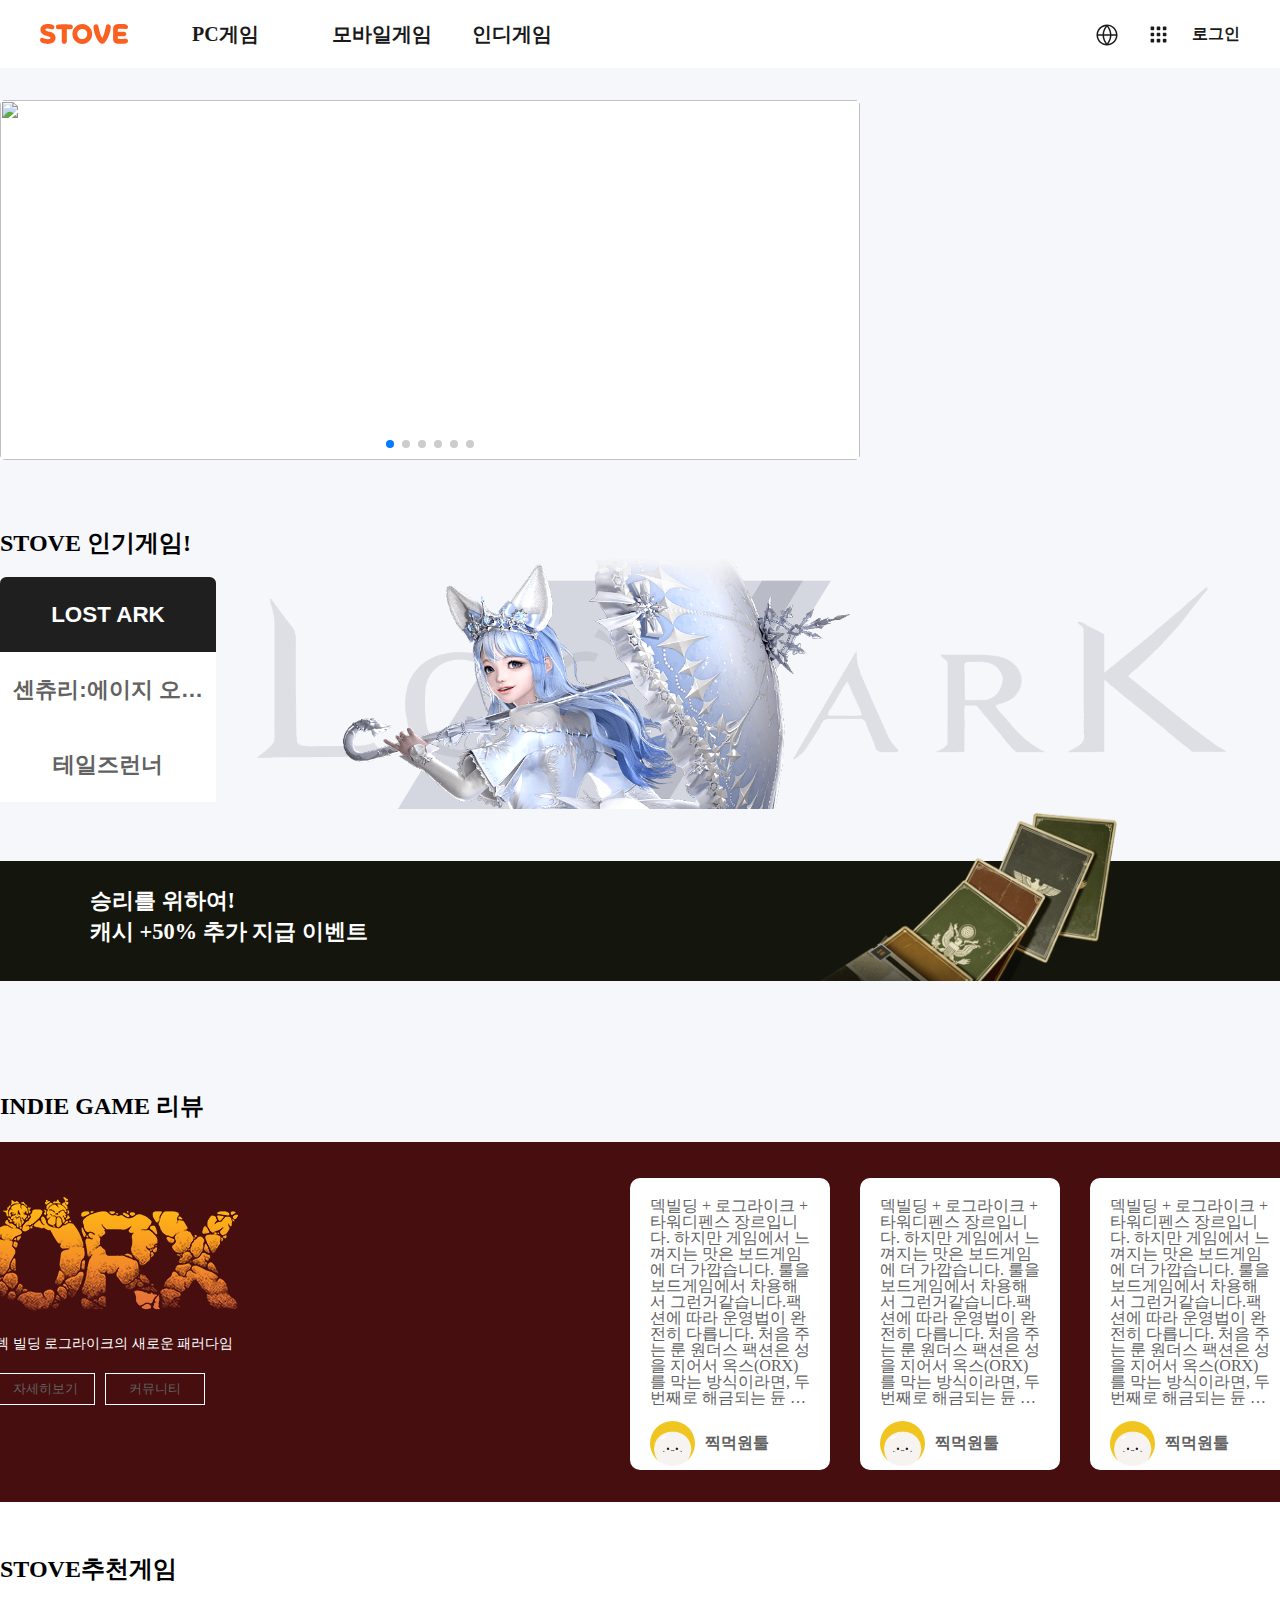
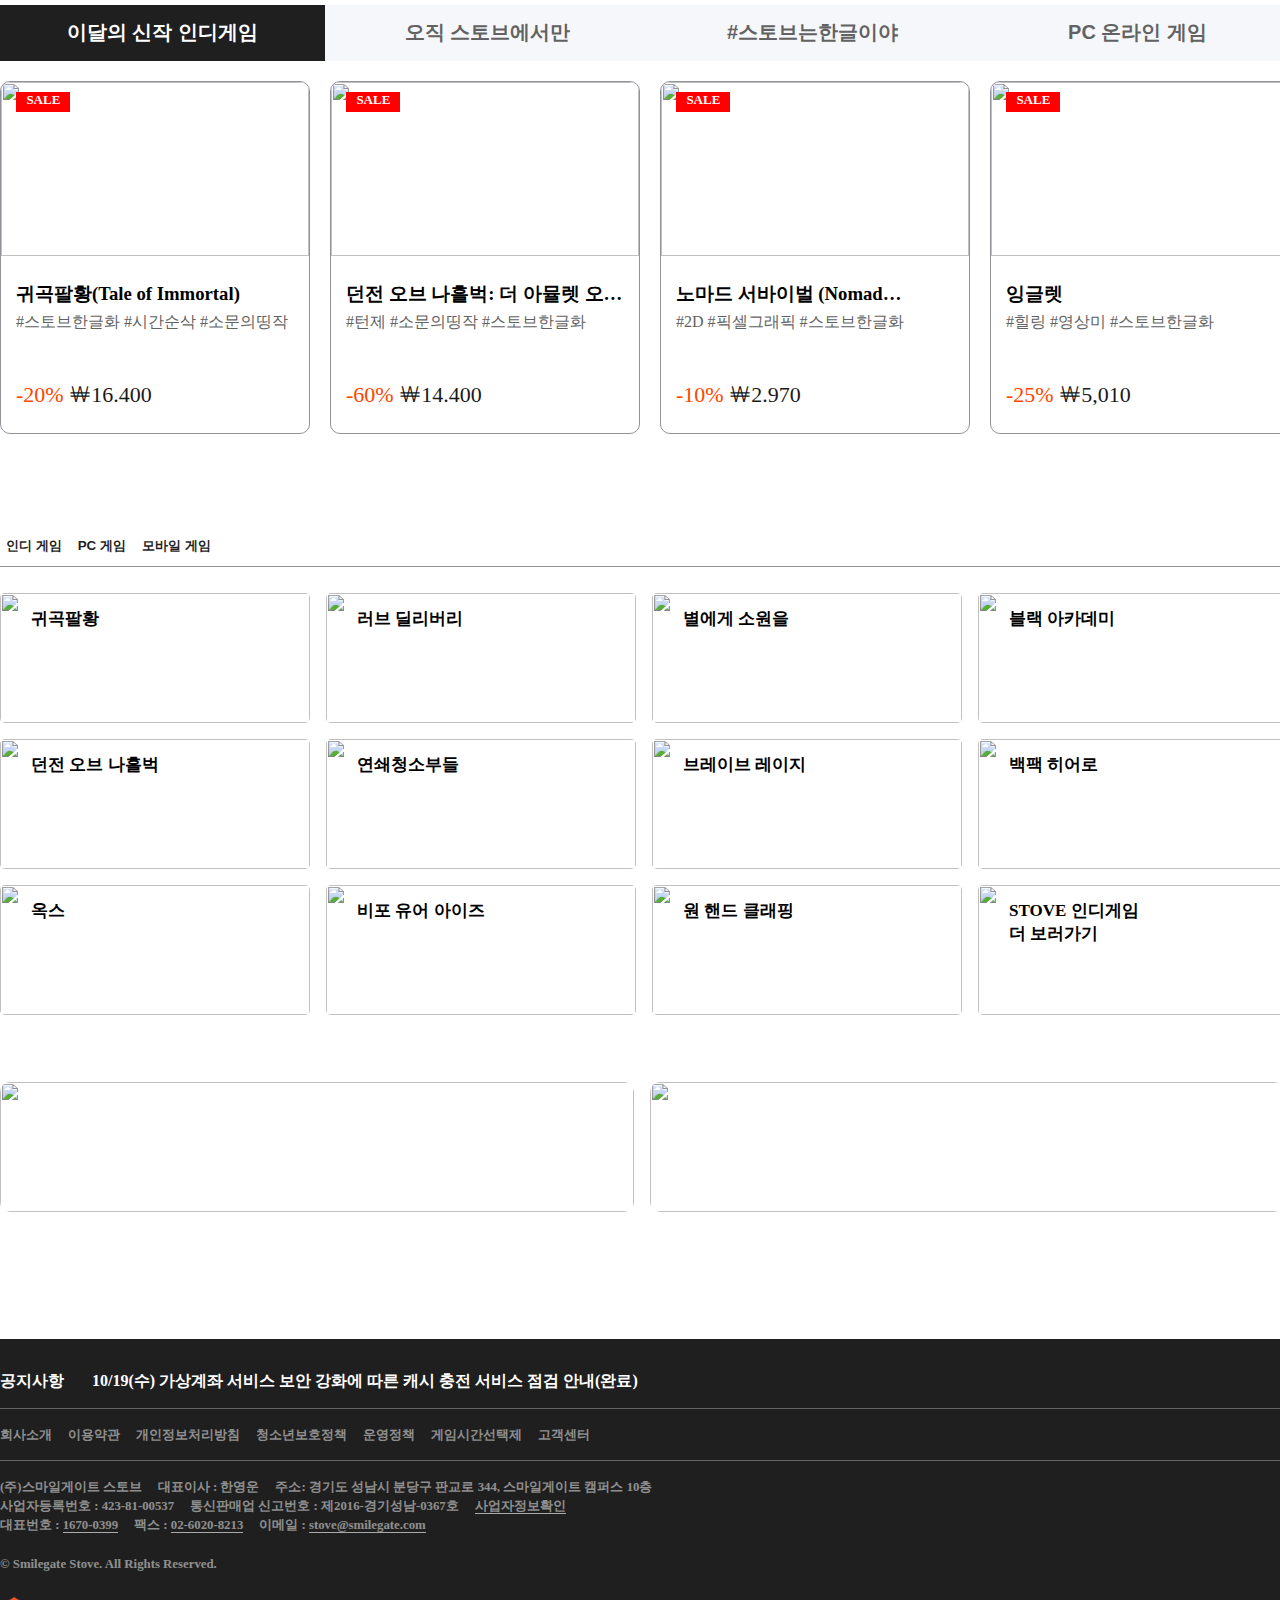
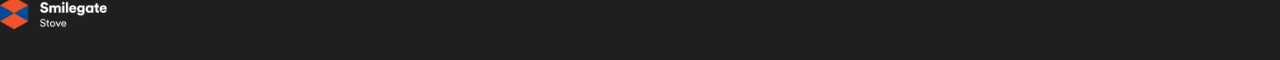
==== commit 87c8f783: "save" ====
--- a/index.html
+++ b/index.html
@@ -21,6 +21,7 @@
     <meta property="twitter:title"              content="STOVE" />
     <meta property="twitter:description"        content="STOVE main site" />
     <meta property="twitter:image"              content="./TestImg/메인_01_통합형배너_스토브보안_main_long_LMS.png" />
+    <meta name="google-site-verification" content="JvR-cZdWR2seSzzC2FCEs9f0nCG_b5bOopIXhBqsaB4" />
     <link rel ="icon" href="./TestImg/rogoo.jpg">
     <link
     rel="stylesheet"
--- a/TestCss/Test-01.css
+++ b/TestCss/Test-01.css
@@ -1589,7 +1589,7 @@
     .HideMune-01 >li{    
         display: flex;
         width: 292px;
-        height: 76;
+        height: 76px;
     }
     .HideMune-01  img{
         margin-right: 15px ;
@@ -2313,7 +2313,7 @@
     z-index: 51;
     position: absolute;    
     top: 0;  
-    display: none;
+    display: none;    
     
 }
 
@@ -2832,7 +2832,7 @@
     .HideMune-01 >li{    
         display: flex;
         width: 292px;
-        height: 76;
+        height: 76px;
     }
     .HideMune-01  img{
         margin-right: 15px ;
